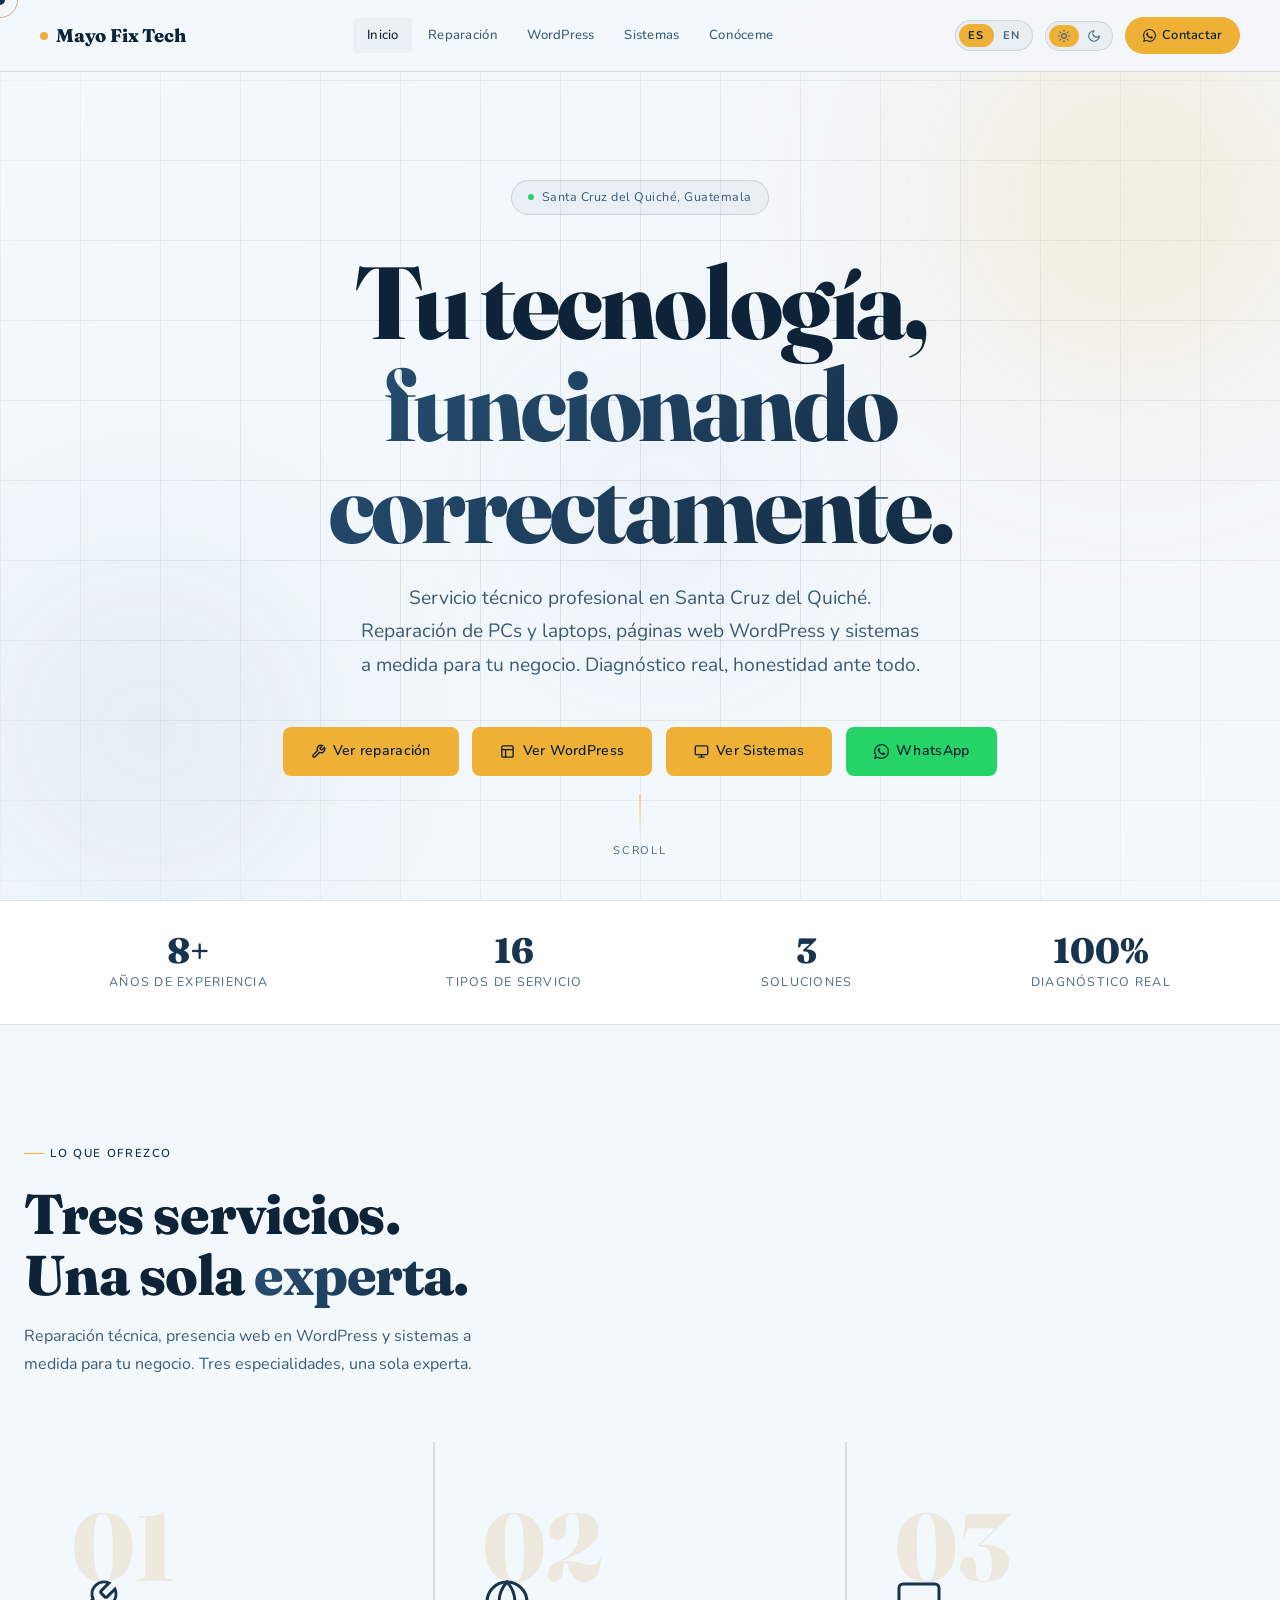
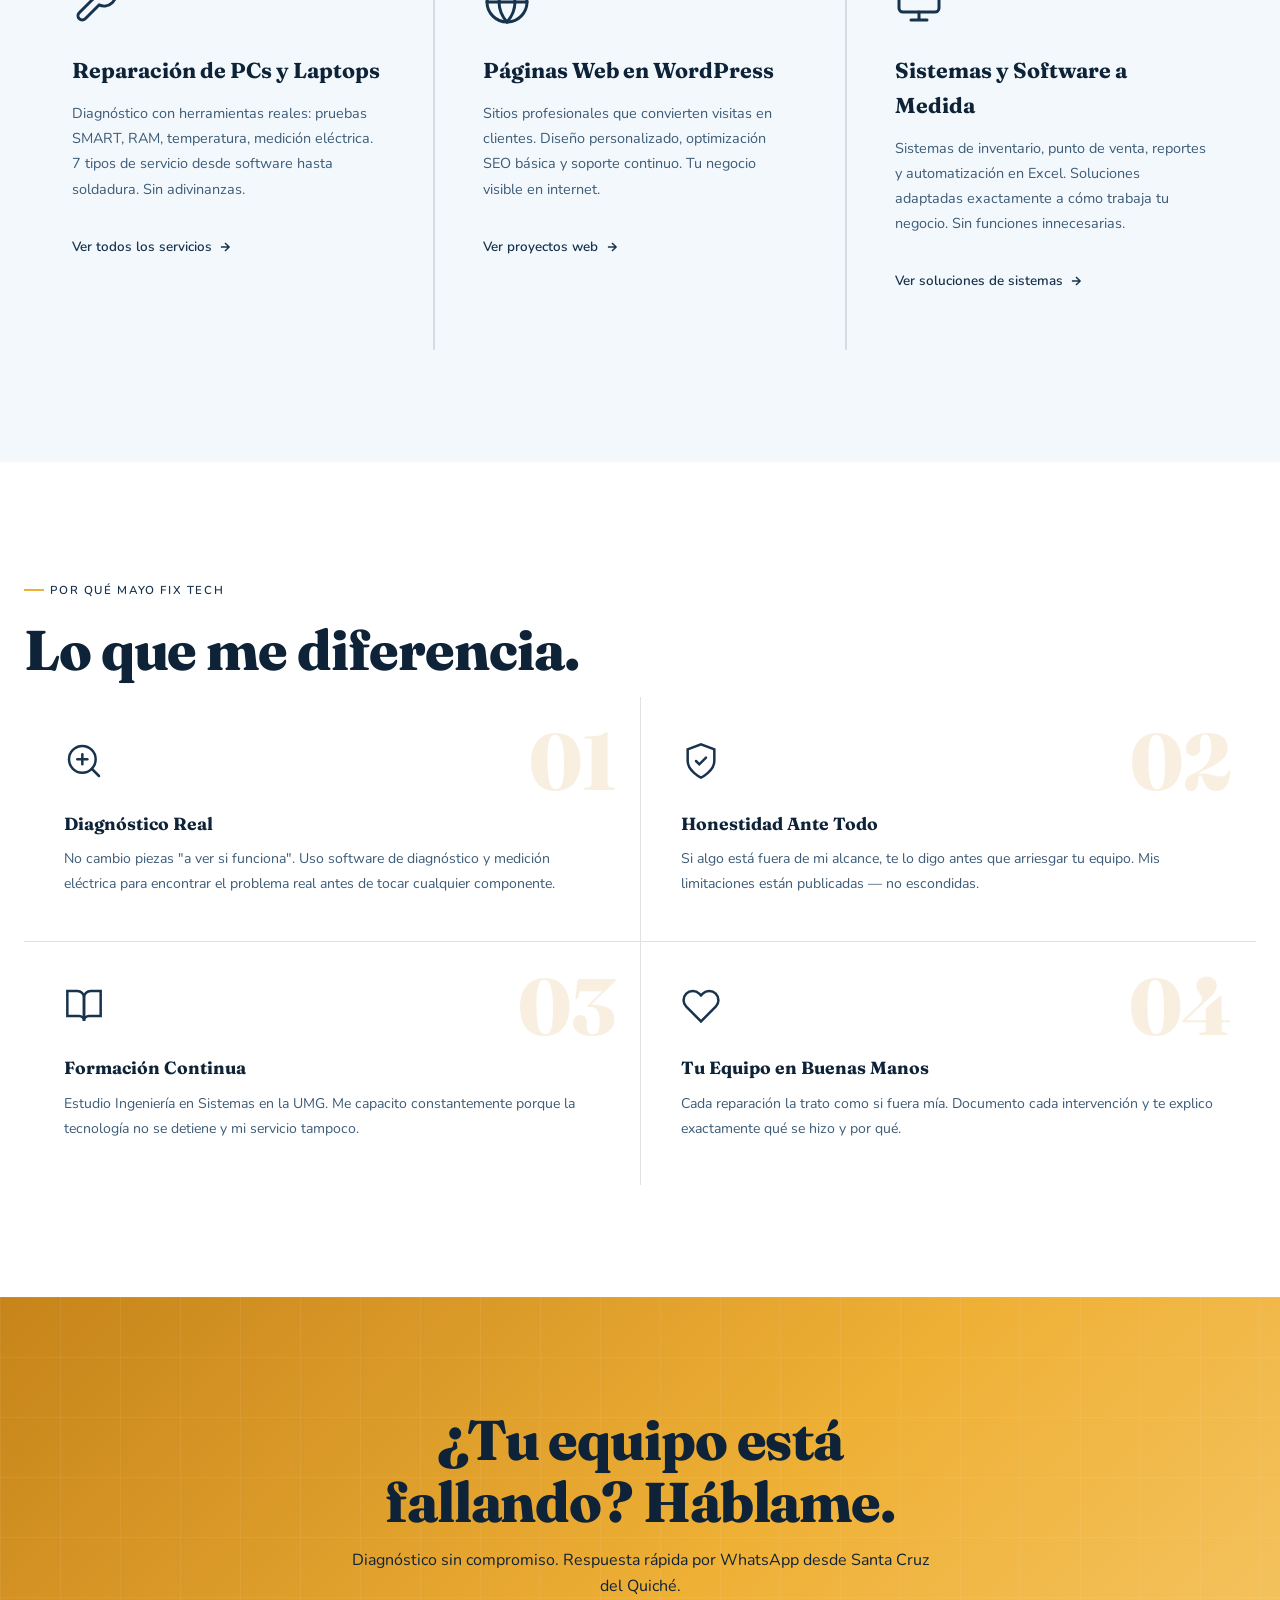
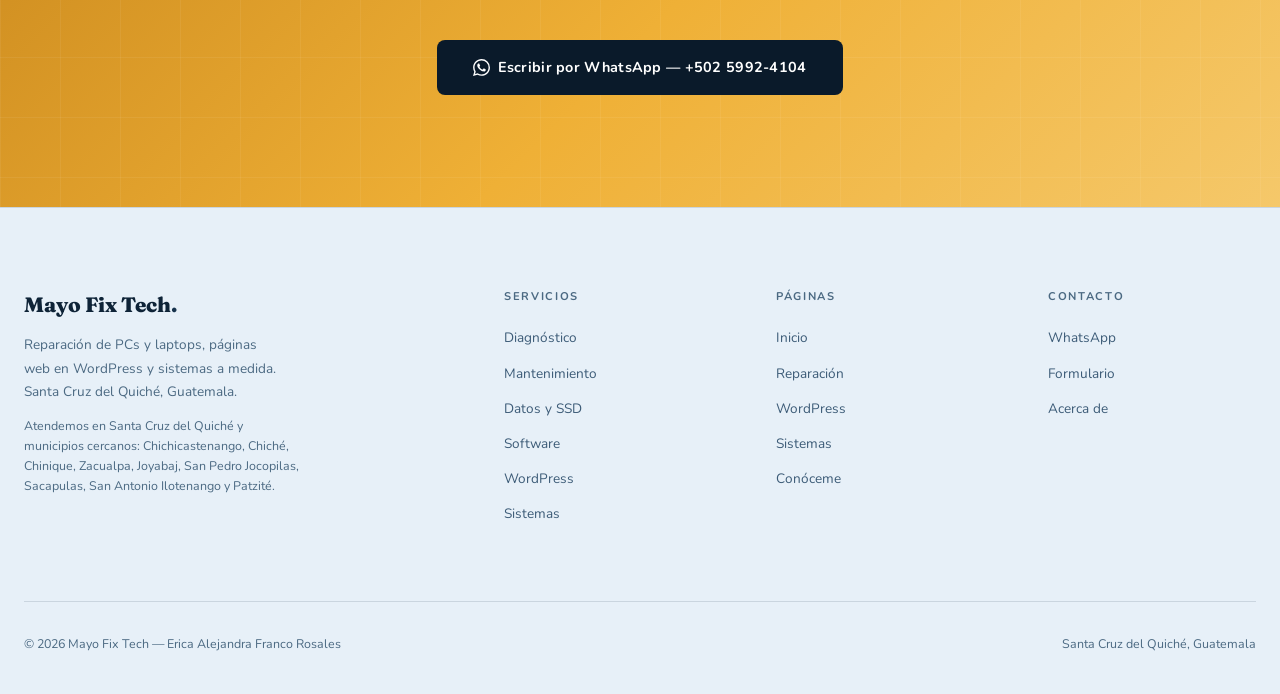
==== index.html @ 6b72b060 "Sitio web de Mayo Fix Tech Sitio estático de cinco páginas en HTML, CSS y JavaScript, sin dependenci" ====
<!DOCTYPE html>
<!-- DOCTYPE le dice al navegador que este es un documento HTML5 (la versión moderna de HTML) -->

<html lang="es">
<!-- <html> es la etiqueta raíz que envuelve TODO el contenido de la página -->
<!-- lang="es" le dice al navegador (y a Google) que el idioma es español -->

<head>
  <!-- <head> contiene información SOBRE la página, no contenido visible para el usuario -->

  <!-- Define el juego de caracteres: UTF-8 permite tildes, ñ, y cualquier idioma -->
  <meta charset="UTF-8">

  <!-- Hace que la página se vea bien en celulares:
       width=device-width → el ancho se adapta al ancho del dispositivo
       initial-scale=1.0  → sin zoom inicial -->
  <meta name="viewport" content="width=device-width, initial-scale=1.0">

  <!-- Título optimizado SEO: servicio + ubicación (máx. 60 caracteres) -->
  <title>Técnico de Computadoras en Quiché | Mayo Fix Tech</title>
  <!-- Canonical: URL canónica para evitar contenido duplicado (actualizar si el dominio cambia) -->
  <link rel="canonical" href="https://mayofixtech.com/">

  <!-- Descripción para Google: orientada a generar clic (máx. 155 caracteres) -->
  <meta name="description" content="Reparación de computadoras, páginas WordPress y sistemas a medida en Santa Cruz del Quiché. Cobertura en Chichicastenango y municipios de Quiché. Diagnóstico real.">

  <!-- Geolocalización: región GT-QC = Quiché, Guatemala -->
  <meta name="geo.region" content="GT-QC">
  <meta name="geo.placename" content="Santa Cruz del Quiché">

  <!-- Open Graph: mejora la vista previa al compartir en redes sociales -->
  <meta property="og:type" content="website">
  <meta property="og:locale" content="es_GT">
  <meta property="og:site_name" content="Mayo Fix Tech">
  <meta property="og:title" content="Técnico de Computadoras en Quiché | Mayo Fix Tech">
  <meta property="og:description" content="Reparación de computadoras, páginas WordPress y sistemas a medida en Santa Cruz del Quiché. Cobertura en Chichicastenango y municipios de Quiché.">
  <meta property="og:url" content="https://mayofixtech.com/">

  <!-- Imagen de la vista previa al compartir el enlace (WhatsApp, Facebook,
       LinkedIn, Telegram). Tiene que ser una URL absoluta: con ruta relativa
       WhatsApp no la encuentra. 1200x630 y 88 KB, por debajo del limite que
       hace que WhatsApp descarte la imagen. -->
  <meta property="og:image" content="https://mayofixtech.com/og-image.jpg">
  <meta property="og:image:width" content="1200">
  <meta property="og:image:height" content="630">
  <meta property="og:image:type" content="image/jpeg">
  <meta property="og:image:alt" content="Mayo Fix Tech — Diagnóstico y reparación de PC">

  <!-- Mismo dato para X/Twitter y para los clientes que leen estas etiquetas -->
  <meta name="twitter:card" content="summary_large_image">
  <meta name="twitter:title" content="Técnico de Computadoras en Quiché | Mayo Fix Tech">
  <meta name="twitter:description" content="Reparación de computadoras, páginas WordPress y sistemas a medida en Santa Cruz del Quiché. Cobertura en Chichicastenango y municipios de Quiché.">
  <meta name="twitter:image" content="https://mayofixtech.com/og-image.jpg">

  <!-- Preconecta con Google Fonts: primera conexión al CDN de CSS, segunda al CDN de archivos .woff2 -->
  <link rel="preconnect" href="https://fonts.googleapis.com">
  <link rel="preconnect" href="https://fonts.gstatic.com" crossorigin>

  <!-- Carga no bloqueante de Google Fonts:
       media="print" → el navegador descarga la hoja sin bloquear el renderizado
       onload="this.media='all'" → al terminar la descarga, aplica la fuente a toda la página
       <noscript> → fallback para navegadores sin JavaScript -->
  <link rel="preload" as="style" href="https://fonts.googleapis.com/css2?family=Fraunces:opsz,wght@9..144,700;9..144,800&family=Nunito:wght@400;500;600;700&display=swap">
  <link href="https://fonts.googleapis.com/css2?family=Fraunces:opsz,wght@9..144,700;9..144,800&family=Nunito:wght@400;500;600;700&display=swap" rel="stylesheet" media="print" onload="this.media='all'">
  <noscript><link rel="stylesheet" href="https://fonts.googleapis.com/css2?family=Fraunces:opsz,wght@9..144,700;9..144,800&family=Nunito:wght@400;500;600;700&display=swap"></noscript>

  <!-- Iconos del sitio. El .ico contiene 16, 32 y 48 px: el de 16 usa una
       versión de la M con el trazo más grueso, que a ese tamaño se lee
       mejor. El .svg lo prefieren los navegadores modernos y se mantiene
       nítido a cualquier tamaño. El .png es para cuando alguien guarda la
       página en la pantalla de inicio de un iPhone. -->
  <link rel="icon" href="favicon.ico" sizes="32x32">
  <link rel="icon" href="favicon.svg" type="image/svg+xml">
  <link rel="apple-touch-icon" href="apple-touch-icon.png">

  <!-- ── TEMA CLARO / OSCURO ──────────────────────────────────────
       Se aplica ANTES de que el navegador pinte nada, para que al
       recargar no se vea un destello del tema anterior. Por eso va
       aquí arriba y no en js/main.js. -->
  <meta name="color-scheme" content="dark light">
  <meta name="theme-color" content="#0E2337">
  <script>
    (function () {
      var t = null;
      try { t = localStorage.getItem('theme'); } catch (e) {}
      if (t !== 'light' && t !== 'dark') {
        t = (window.matchMedia && window.matchMedia('(prefers-color-scheme: light)').matches) ? 'light' : 'dark';
      }
      document.documentElement.setAttribute('data-theme', t);
      if (t === 'light') {
        var m = document.querySelector('meta[name="theme-color"]');
        if (m) m.setAttribute('content', '#F3F8FC');
      }
    }());
  </script>

  <link rel="stylesheet" href="css/styles.css">

  <!-- Schema.org LocalBusiness: datos estructurados para Google Maps y búsqueda local -->
  <script type="application/ld+json">
  {
    "@context": "https://schema.org",
    "@type": "LocalBusiness",
    "name": "Mayo Fix Tech",
    "description": "Reparación de computadoras, páginas WordPress y sistemas a medida en Santa Cruz del Quiché, Guatemala.",
    "telephone": "+502-5992-4104",
    "address": {
      "@type": "PostalAddress",
      "addressLocality": "Santa Cruz del Quiché",
      "addressRegion": "Quiché",
      "addressCountry": "GT"
    },
    "areaServed": [
      "Santa Cruz del Quiché",
      "Chichicastenango",
      "Chiché",
      "Chinique",
      "Zacualpa",
      "Joyabaj",
      "San Pedro Jocopilas",
      "Sacapulas",
      "San Antonio Ilotenango",
      "Patzité"
    ],
    "hasOfferCatalog": {
      "@type": "OfferCatalog",
      "name": "Servicios técnicos",
      "itemListElement": [
        {"@type": "Offer", "itemOffered": {"@type": "Service", "name": "Reparación de computadoras"}},
        {"@type": "Offer", "itemOffered": {"@type": "Service", "name": "Diseño de páginas web WordPress"}},
        {"@type": "Offer", "itemOffered": {"@type": "Service", "name": "Sistemas y software a medida"}}
      ]
    },
    "priceRange": "$$",
    "@id": "https://mayofixtech.com/#business"
  }
  </script>
</head>
<body>

  <!-- ══════════════════════════════════════════════════════════════
       CURSOR PERSONALIZADO
       Dos divs vacíos posicionados con JavaScript para seguir al mouse.
       - #cursor: el punto central
       - #cursorRing: el anillo exterior con delay
  ══════════════════════════════════════════════════════════════ -->
  <a href="#main-content" class="skip-link">Saltar al contenido</a>
  <div class="cursor" id="cursor"></div>
  <div class="cursor-ring" id="cursorRing"></div>
  <svg style="display:none" aria-hidden="true" focusable="false"><symbol id="ico-wa" viewBox="0 0 24 24"><path d="M17.472 14.382c-.297-.149-1.758-.867-2.03-.967-.273-.099-.471-.148-.67.15-.197.297-.767.966-.94 1.164-.173.199-.347.223-.644.075-.297-.15-1.255-.463-2.39-1.475-.883-.788-1.48-1.761-1.653-2.059-.173-.297-.018-.458.13-.606.134-.133.298-.347.446-.52.149-.174.198-.298.298-.497.099-.198.05-.371-.025-.52-.075-.149-.669-1.612-.916-2.207-.242-.579-.487-.5-.669-.51-.173-.008-.371-.01-.57-.01-.198 0-.52.074-.792.372-.272.297-1.04 1.016-1.04 2.479 0 1.462 1.065 2.875 1.213 3.074.149.198 2.096 3.2 5.077 4.487.709.306 1.262.489 1.694.625.712.227 1.36.195 1.871.118.571-.085 1.758-.719 2.006-1.413.248-.694.248-1.289.173-1.413-.074-.124-.272-.198-.57-.347m-5.421 7.403h-.004a9.87 9.87 0 0 1-5.031-1.378l-.361-.214-3.741.982.998-3.648-.235-.374a9.86 9.86 0 0 1-1.51-5.26c.001-5.45 4.436-9.884 9.888-9.884 2.64 0 5.122 1.03 6.988 2.898a9.825 9.825 0 0 1 2.893 6.994c-.003 5.45-4.437 9.884-9.885 9.884m8.413-18.297A11.815 11.815 0 0 0 12.05 0C5.495 0 .16 5.335.157 11.892c0 2.096.547 4.142 1.588 5.945L.057 24l6.305-1.654a11.882 11.882 0 0 0 5.683 1.448h.005c6.554 0 11.89-5.335 11.893-11.893a11.821 11.821 0 0 0-3.48-8.413Z"/></symbol><symbol id="ico-sun" viewBox="0 0 24 24" fill="none" stroke="currentColor" stroke-width="2" stroke-linecap="round" stroke-linejoin="round"><circle cx="12" cy="12" r="4"/><path d="M12 2v2m0 16v2M4.93 4.93l1.41 1.41m11.32 11.32 1.41 1.41M2 12h2m16 0h2M6.34 17.66l-1.41 1.41M19.07 4.93l-1.41 1.41"/></symbol><symbol id="ico-moon" viewBox="0 0 24 24" fill="none" stroke="currentColor" stroke-width="2" stroke-linecap="round" stroke-linejoin="round"><path d="M12 3a6 6 0 0 0 9 9 9 9 0 1 1-9-9Z"/></symbol></svg>

  <!-- ══════════════════════════════════════════════════════════════
       BARRA DE NAVEGACIÓN
       position: fixed en el CSS → siempre visible en la parte superior.
       id="navbar" por si se necesita manipular con JS.
  ══════════════════════════════════════════════════════════════ -->
  <nav id="navbar">
    <!-- Logo: enlace que vuelve a la página de inicio -->
    <a href="index.html" class="nav-logo">
      <div class="nav-logo-dot"></div>  <!-- Punto decorativo dorado -->
      Mayo Fix Tech
    </a>

    <!-- Lista de navegación principal (se oculta en móvil) -->
    <ul class="nav-links">
      <li><a href="index.html" class="active" data-i18n="nav_home">Inicio</a></li>
      <li><a href="reparacion.html" data-i18n="nav_repair">Reparación</a></li>
      <li><a href="wordpress.html">WordPress</a></li>
      <li><a href="sistemas.html" data-i18n="nav_sistemas">Sistemas</a></li>
      <li><a href="nosotros.html" data-i18n="nav_about">Conóceme</a></li>
    </ul>

    <!-- Lado derecho del nav: selector de idioma + botón CTA + hamburguesa -->
    <div class="nav-right">
      <!-- Selector de idioma ES/EN
           role="switch" y aria-label → accesibilidad para lectores de pantalla
           onclick="toggleLang()" → llama a la función JS al hacer clic -->
      <div class="lang-switch is-es" onclick="toggleLang()" role="switch" tabindex="0" aria-checked="false" aria-label="Cambiar idioma">
        <div class="lang-switch-pill"></div>  <!-- Pastilla dorada deslizante -->
        <span class="lang-switch-opt">ES</span>
        <span class="lang-switch-opt">EN</span>
      </div>
      <!-- Botón WhatsApp en forma de cápsula (se oculta en móvil) -->
      <!-- Selector de tema. Mismo patrón que el de idioma: cápsula con
           pastilla deslizante. Sol = claro, luna = oscuro. El estado
           real lo fija applyTheme() en js/main.js. -->
      <button class="theme-switch is-dark" type="button" onclick="toggleTheme()" role="switch" aria-checked="true" aria-label="Cambiar tema">
        <span class="theme-switch-pill"></span>
        <span class="theme-switch-opt"><svg aria-hidden="true" focusable="false"><use href="#ico-sun"/></svg></span>
        <span class="theme-switch-opt"><svg aria-hidden="true" focusable="false"><use href="#ico-moon"/></svg></span>
      </button>
      <a href="https://wa.me/50259924104" target="_blank" rel="noopener" class="nav-cta">
        <svg width="13" height="13" fill="currentColor" aria-hidden="true"><use href="#ico-wa"/></svg>
        <span data-i18n="nav_contact">Contactar</span>
      </a>
      <button class="hamburger" aria-label="Menú" onclick="toggleMenu()">
        <span></span><span></span><span></span>
      </button>
    </div>
  </nav>

  <!-- Menú móvil desplegable (JS agrega/quita la clase "open") -->
  <div class="mobile-menu" id="mobileMenu">
    <a href="index.html" data-i18n="nav_home">Inicio</a>
    <a href="reparacion.html" data-i18n="nav_repair">Reparación</a>
    <a href="wordpress.html">WordPress</a>
    <a href="sistemas.html" data-i18n="nav_sistemas">Sistemas</a>
    <a href="nosotros.html" data-i18n="nav_about">Conóceme</a>
    <!-- Fila del selector de idioma en el menú móvil:
         etiqueta "Idioma / Language" a la izquierda + switch a la derecha -->
    <div class="mobile-lang">
      <span>Idioma / Language</span>
      <div class="lang-switch is-es" onclick="toggleLang()" role="switch" tabindex="0" aria-checked="false" aria-label="Cambiar idioma">
        <div class="lang-switch-pill"></div>
        <span class="lang-switch-opt">ES</span>
        <span class="lang-switch-opt">EN</span>
      </div>
    </div>

    <!-- Fila del selector de tema en el menú móvil -->
    <div class="mobile-theme">
      <span>Tema / Theme</span>
      <button class="theme-switch is-dark" type="button" onclick="toggleTheme()" role="switch" aria-checked="true" aria-label="Cambiar tema">
        <span class="theme-switch-pill"></span>
        <span class="theme-switch-opt"><svg aria-hidden="true" focusable="false"><use href="#ico-sun"/></svg></span>
        <span class="theme-switch-opt"><svg aria-hidden="true" focusable="false"><use href="#ico-moon"/></svg></span>
      </button>
    </div>
  </div>

  <!-- ══════════════════════════════════════════════════════════════
       SECCIÓN HERO
       Primera pantalla que ve el usuario. Contiene:
       - Fondo con cuadrícula sutil
       - 3 orbs (círculos de luz difusa animados)
       - Contenido principal: badge, título, subtítulo y botones
       - Indicador "scroll" animado en la parte inferior
  ══════════════════════════════════════════════════════════════ -->
  <section class="hero" id="main-content">
    <!-- Cuadrícula de fondo con fade radial -->
    <div class="hero-grid-bg"></div>

    <!-- Los 3 orbs de color que flotan en el fondo -->
    <div class="hero-orb orb1"></div>  <!-- Dorado, arriba-derecha -->
    <div class="hero-orb orb2"></div>  <!-- Azul, abajo-izquierda -->
    <div class="hero-orb orb3"></div>  <!-- Azul suave, centro -->

    <!-- Contenido principal del hero -->
    <div class="hero-content">
      <!-- Badge de ubicación con punto verde pulsante -->
      <div class="hero-badge">
        <div class="hero-badge-dot"></div>
        <span data-i18n="hero_badge">Santa Cruz del Quiché, Guatemala</span>
      </div>

      <!-- Título principal en 2 líneas (cada <span> es una línea) -->
      <h1>
        <span data-i18n="hero_h1_1">Tu tecnología,</span>
        <span class="grad" data-i18n="hero_h1_2">funcionando correctamente.</span>  <!-- "funcionando correctamente." tiene el texto degradado dorado -->
      </h1>

      <!-- Texto descriptivo debajo del título -->
      <p class="hero-sub" data-i18n="hero_sub">Servicio técnico profesional en Santa Cruz del Quiché. Reparación de PCs y laptops, páginas web WordPress y sistemas a medida para tu negocio. Diagnóstico real, honestidad ante todo.</p>

      <!-- 3 botones de acción: Reparación, WordPress, WhatsApp -->
      <div class="hero-actions">
        <!-- Botón primario dorado con ícono de llave de tuerca (SVG) -->
        <a href="reparacion.html" class="btn btn-primary">
          <svg width="15" height="15" viewBox="0 0 24 24" fill="none" stroke="currentColor" stroke-width="2.2" stroke-linecap="round"><path d="M14.7 6.3a1 1 0 0 0 0 1.4l1.6 1.6a1 1 0 0 0 1.4 0l3.77-3.77a6 6 0 0 1-7.94 7.94l-6.91 6.91a2.12 2.12 0 0 1-3-3l6.91-6.91a6 6 0 0 1 7.94-7.94l-3.76 3.76z"/></svg>
          <span data-i18n="btn_repair">Ver reparación</span>
        </a>
        <!-- Botón primario dorado con ícono de cuadrícula/layout (WordPress) -->
        <a href="wordpress.html" class="btn btn-primary">
          <svg width="15" height="15" viewBox="0 0 24 24" fill="none" stroke="currentColor" stroke-width="2.2" stroke-linecap="round"><rect x="3" y="3" width="18" height="18" rx="2"/><path d="M3 9h18M9 21V9"/></svg>
          <span data-i18n="btn_wp">Ver WordPress</span>
        </a>
        <!-- Botón primario dorado con ícono de monitor (Sistemas) -->
        <a href="sistemas.html" class="btn btn-primary">
          <svg width="15" height="15" viewBox="0 0 24 24" fill="none" stroke="currentColor" stroke-width="2.2" stroke-linecap="round"><rect x="2" y="3" width="20" height="14" rx="2"/><path d="M8 21h8M12 17v4"/></svg>
          <span data-i18n="btn_sistemas">Ver Sistemas</span>
        </a>
        <!-- Botón verde WhatsApp -->
        <a href="https://wa.me/50259924104" target="_blank" rel="noopener" class="btn btn-wa">
          <svg width="15" height="15" fill="currentColor" aria-hidden="true"><use href="#ico-wa"/></svg>
          WhatsApp
        </a>
      </div>
    </div>

    <!-- Indicador visual de scroll con línea y texto "scroll" -->
    <div class="hero-scroll">
      <div class="hero-scroll-line"></div>
      scroll
    </div>
  </section>

  <!-- ══════════════════════════════════════════════════════════════
       BARRA DE ESTADÍSTICAS
       4 números destacados sobre la experiencia y servicios.
       Cada .stat tiene clase .reveal para la animación de entrada.
  ══════════════════════════════════════════════════════════════ -->
  <div class="stats-bar">
    <div class="stats-inner">
      <!-- Estadística 1: años de experiencia (sin delay) -->
      <div class="stat reveal">
        <div class="stat-num">8+</div>
        <div class="stat-label" data-i18n="stat1">Años de experiencia</div>
      </div>
      <!-- Estadística 2: tipos de servicio (0.1s de delay) -->
      <div class="stat reveal reveal-delay-1">
        <div class="stat-num">16</div>
        <div class="stat-label" data-i18n="stat2">Tipos de servicio</div>
      </div>
      <!-- Estadística 3: soluciones (0.2s de delay) -->
      <div class="stat reveal reveal-delay-2">
        <div class="stat-num">3</div>
        <div class="stat-label" data-i18n="stat3">Soluciones</div>
      </div>
      <!-- Estadística 4: diagnóstico real (0.3s de delay) -->
      <div class="stat reveal reveal-delay-3">
        <div class="stat-num">100%</div>
        <div class="stat-label" data-i18n="stat4">Diagnóstico real</div>
      </div>
    </div>
  </div>

  <!-- ══════════════════════════════════════════════════════════════
       SECCIÓN DE SERVICIOS (preview)
       Muestra los 3 servicios del negocio en un grid de 3 columnas
       (se reduce a 2 en tablets y a 1 en celulares vía @media).
  ══════════════════════════════════════════════════════════════ -->
  <section class="services-preview">
    <div class="max">  <!-- .max = contenedor centrado con ancho máximo -->
      <!-- Tag de sección con línea decorativa antes del texto -->
      <p class="section-tag reveal" data-i18n="srv_tag">Lo que ofrezco</p>

      <!-- Título con texto degradado en "experta." -->
      <h2 class="section-title reveal" data-i18n-html="srv_title">Tres servicios.<br>Una sola <span class="grad">experta.</span></h2>

      <p class="section-sub reveal" data-i18n="srv_sub">Reparación técnica, presencia web en WordPress y sistemas a medida para tu negocio. Tres especialidades, una sola experta.</p>

      <!-- Grid de 3 columnas para los servicios (Reparación / WordPress / Sistemas) -->
      <div class="service-cols reveal">

        <!-- Servicio 1: Reparación de PCs -->
        <div class="svc-col">
          <div class="svc-col-num" aria-hidden="true">01</div>  <!-- Número decorativo de fondo -->
          <!-- SVG de ícono de llave/herramienta -->
          <svg class="svc-col-icon" viewBox="0 0 24 24" fill="none" stroke="currentColor" stroke-width="1.5" stroke-linecap="round">
            <path d="M14.7 6.3a1 1 0 0 0 0 1.4l1.6 1.6a1 1 0 0 0 1.4 0l3.77-3.77a6 6 0 0 1-7.94 7.94l-6.91 6.91a2.12 2.12 0 0 1-3-3l6.91-6.91a6 6 0 0 1 7.94-7.94l-3.76 3.76z"/>
          </svg>
          <h3 data-i18n="svc1_title">Reparación de PCs y Laptops</h3>
          <p data-i18n="svc1_desc">Diagnóstico con herramientas reales: pruebas SMART, RAM, temperatura, medición eléctrica. 7 tipos de servicio desde software hasta soldadura. Sin adivinanzas.</p>
          <!-- Enlace con flecha → el gap entre texto y flecha crece al hover -->
          <a href="reparacion.html" class="svc-col-link">
            <span data-i18n="svc1_link">Ver todos los servicios</span>
            <svg width="14" height="14" viewBox="0 0 24 24" fill="none" stroke="currentColor" stroke-width="2.5"><path d="M5 12h14M12 5l7 7-7 7"/></svg>
          </a>
        </div>

        <!-- Servicio 2: WordPress -->
        <div class="svc-col">
          <div class="svc-col-num" aria-hidden="true">02</div>
          <!-- SVG de ícono de WordPress/web -->
          <svg class="svc-col-icon" viewBox="0 0 24 24" fill="none" stroke="currentColor" stroke-width="1.5" stroke-linecap="round">
            <circle cx="12" cy="12" r="10"/><path d="M2 12h20M12 2a15.3 15.3 0 0 1 4 10 15.3 15.3 0 0 1-4 10 15.3 15.3 0 0 1-4-10 15.3 15.3 0 0 1 4-10z"/>
          </svg>
          <h3 data-i18n="svc2_title">Páginas Web en WordPress</h3>
          <p data-i18n="svc2_desc">Sitios profesionales que convierten visitas en clientes. Diseño personalizado, optimización SEO básica y soporte continuo. Tu negocio visible en internet.</p>
          <a href="wordpress.html" class="svc-col-link">
            <span data-i18n="svc2_link">Ver proyectos web</span>
            <svg width="14" height="14" viewBox="0 0 24 24" fill="none" stroke="currentColor" stroke-width="2.5"><path d="M5 12h14M12 5l7 7-7 7"/></svg>
          </a>
        </div>

        <!-- Servicio 3: Sistemas -->
        <div class="svc-col">
          <div class="svc-col-num" aria-hidden="true">03</div>
          <!-- SVG de ícono de servidor/sistema -->
          <svg class="svc-col-icon" viewBox="0 0 24 24" fill="none" stroke="currentColor" stroke-width="1.5" stroke-linecap="round">
            <rect x="2" y="3" width="20" height="14" rx="2"/><path d="M8 21h8M12 17v4"/>
          </svg>
          <h3 data-i18n="svc3_title">Sistemas y Software a Medida</h3>
          <p data-i18n="svc3_desc">Sistemas de inventario, punto de venta, reportes y automatización en Excel. Soluciones adaptadas exactamente a cómo trabaja tu negocio. Sin funciones innecesarias.</p>
          <a href="sistemas.html" class="svc-col-link">
            <span data-i18n="svc3_link">Ver soluciones de sistemas</span>
            <svg width="14" height="14" viewBox="0 0 24 24" fill="none" stroke="currentColor" stroke-width="2.5"><path d="M5 12h14M12 5l7 7-7 7"/></svg>
          </a>
        </div>

      </div>
    </div>
  </section>

  <!-- ══════════════════════════════════════════════════════════════
       SECCIÓN "POR QUÉ MAYO FIX TECH"
       4 tarjetas con los diferenciadores del negocio.
       Fondo más claro (--bg2) para contrastar con la sección anterior.
  ══════════════════════════════════════════════════════════════ -->
  <section class="why">
    <div class="max">
      <p class="section-tag reveal" data-i18n="why_tag">Por qué Mayo Fix Tech</p>
      <h2 class="section-title reveal" data-i18n="why_title">Lo que me diferencia.</h2>

      <!-- Grid 2x2 para las 4 tarjetas -->
      <div class="why-grid">

        <!-- Tarjeta 1: Diagnóstico Real -->
        <div class="why-card reveal">
          <div class="why-card-num" aria-hidden="true">01</div>  <!-- Número en esquina superior derecha -->
          <!-- SVG: ícono de lupa con cruz (diagnóstico/búsqueda) -->
          <svg class="why-icon" viewBox="0 0 24 24" fill="none" stroke="currentColor" stroke-width="1.5" stroke-linecap="round"><circle cx="11" cy="11" r="8"/><path d="m21 21-4.35-4.35"/><line x1="11" y1="8" x2="11" y2="14"/><line x1="8" y1="11" x2="14" y2="11"/></svg>
          <h3 data-i18n="why1_title">Diagnóstico Real</h3>
          <p data-i18n="why1_desc">No cambio piezas "a ver si funciona". Uso software de diagnóstico y medición eléctrica para encontrar el problema real antes de tocar cualquier componente.</p>
        </div>

        <!-- Tarjeta 2: Honestidad (delay 0.1s) -->
        <div class="why-card reveal reveal-delay-1">
          <div class="why-card-num" aria-hidden="true">02</div>
          <!-- SVG: escudo con check (honestidad/confianza) -->
          <svg class="why-icon" viewBox="0 0 24 24" fill="none" stroke="currentColor" stroke-width="1.5" stroke-linecap="round"><path d="M12 22s8-4 8-10V5l-8-3-8 3v7c0 6 8 10 8 10z"/><path d="m9 12 2 2 4-4"/></svg>
          <h3 data-i18n="why2_title">Honestidad Ante Todo</h3>
          <p data-i18n="why2_desc">Si algo está fuera de mi alcance, te lo digo antes que arriesgar tu equipo. Mis limitaciones están publicadas — no escondidas.</p>
        </div>

        <!-- Tarjeta 3: Formación Continua (delay 0.2s) -->
        <div class="why-card reveal reveal-delay-2">
          <div class="why-card-num" aria-hidden="true">03</div>
          <!-- SVG: dos libros abiertos (formación/estudio) -->
          <svg class="why-icon" viewBox="0 0 24 24" fill="none" stroke="currentColor" stroke-width="1.5" stroke-linecap="round"><path d="M2 3h6a4 4 0 0 1 4 4v14a3 3 0 0 0-3-3H2z"/><path d="M22 3h-6a4 4 0 0 0-4 4v14a3 3 0 0 1 3-3h7z"/></svg>
          <h3 data-i18n="why3_title">Formación Continua</h3>
          <p data-i18n="why3_desc">Estudio Ingeniería en Sistemas en la UMG. Me capacito constantemente porque la tecnología no se detiene y mi servicio tampoco.</p>
        </div>

        <!-- Tarjeta 4: Tu equipo en buenas manos (delay 0.3s) -->
        <div class="why-card reveal reveal-delay-3">
          <div class="why-card-num" aria-hidden="true">04</div>
          <!-- SVG: corazón (cuidado/dedicación) -->
          <svg class="why-icon" viewBox="0 0 24 24" fill="none" stroke="currentColor" stroke-width="1.5" stroke-linecap="round"><path d="M20.84 4.61a5.5 5.5 0 0 0-7.78 0L12 5.67l-1.06-1.06a5.5 5.5 0 0 0-7.78 7.78l1.06 1.06L12 21.23l7.78-7.78 1.06-1.06a5.5 5.5 0 0 0 0-7.78z"/></svg>
          <h3 data-i18n="why4_title">Tu Equipo en Buenas Manos</h3>
          <p data-i18n="why4_desc">Cada reparación la trato como si fuera mía. Documento cada intervención y te explico exactamente qué se hizo y por qué.</p>
        </div>

      </div>
    </div>
  </section>

  <!-- ══════════════════════════════════════════════════════════════
       BANDA DE LLAMADA A LA ACCIÓN (CTA BAND)
       Sección llamativa con fondo dorado para invitar a contactar.
       .reveal → aparece con animación al hacer scroll.
  ══════════════════════════════════════════════════════════════ -->
  <section class="cta-band">
    <div class="cta-band-inner reveal">
      <h2 data-i18n="cta_h2">¿Tu equipo está fallando? Háblame.</h2>
      <p data-i18n="cta_p">Diagnóstico sin compromiso. Respuesta rápida por WhatsApp desde Santa Cruz del Quiché.</p>
      <!-- Botón oscuro sobre fondo dorado — buen contraste visual -->
      <a href="https://wa.me/50259924104" target="_blank" rel="noopener" class="btn btn-dark">
        <svg width="17" height="17" fill="currentColor" aria-hidden="true"><use href="#ico-wa"/></svg>
        <span data-i18n="cta_btn">Escribir por WhatsApp — +502 5992-4104</span>
      </a>
    </div>
  </section>

  <!-- ══════════════════════════════════════════════════════════════
       PIE DE PÁGINA (FOOTER)
       Dividido en 2 partes:
       - .footer-top: grid con la marca + 3 columnas de enlaces
       - .footer-bottom: copyright + ubicación
  ══════════════════════════════════════════════════════════════ -->
  <footer>
    <!-- Parte superior: información y enlaces -->
    <div class="footer-top">
      <!-- Columna de marca (más ancha: 2fr en el grid) -->
      <div class="footer-brand">
        <!-- El punto al final del nombre tiene color dorado via style inline -->
        <div class="brand-name">Mayo Fix Tech<span>.</span></div>
        <p data-i18n="footer_brand_p">Reparación de PCs y laptops, páginas web en WordPress y sistemas a medida. Santa Cruz del Quiché, Guatemala.</p>
        <p class="footer-coverage" data-i18n="footer_coverage">Atendemos en Santa Cruz del Quiché y municipios cercanos: Chichicastenango, Chiché, Chinique, Zacualpa, Joyabaj, San Pedro Jocopilas, Sacapulas, San Antonio Ilotenango y Patzité.</p>
      </div>

      <!-- Columna de servicios -->
      <div class="footer-col">
        <h4 data-i18n="footer_h_services">Servicios</h4>
        <ul>
          <li><a href="reparacion.html" data-i18n="footer_link_diag">Diagnóstico</a></li>
          <li><a href="reparacion.html" data-i18n="footer_link_maint">Mantenimiento</a></li>
          <li><a href="reparacion.html" data-i18n="footer_link_data">Datos y SSD</a></li>
          <li><a href="reparacion.html" data-i18n="footer_link_soft">Software</a></li>
          <li><a href="wordpress.html">WordPress</a></li>
          <li><a href="sistemas.html" data-i18n="nav_sistemas">Sistemas</a></li>
        </ul>
      </div>

      <!-- Columna de páginas del sitio -->
      <div class="footer-col">
        <h4 data-i18n="footer_h_pages">Páginas</h4>
        <ul>
          <li><a href="index.html" data-i18n="nav_home">Inicio</a></li>
          <li><a href="reparacion.html" data-i18n="nav_repair">Reparación</a></li>
          <li><a href="wordpress.html">WordPress</a></li>
          <li><a href="sistemas.html" data-i18n="nav_sistemas">Sistemas</a></li>
          <li><a href="nosotros.html" data-i18n="nav_about">Conóceme</a></li>
        </ul>
      </div>

      <!-- Columna de contacto -->
      <div class="footer-col">
        <h4 data-i18n="footer_h_contact">Contacto</h4>
        <ul>
          <li><a href="https://wa.me/50259924104" target="_blank" rel="noopener">WhatsApp</a></li>
          <li><a href="nosotros.html#contacto" data-i18n="footer_form">Formulario</a></li>  <!-- #contacto = ancla a esa sección -->
          <li><a href="nosotros.html" data-i18n="footer_link_about">Acerca de</a></li>
        </ul>
      </div>
    </div>

    <!-- Parte inferior: copyright y ubicación -->
    <div class="footer-bottom">
      <span data-i18n="footer_copy">© 2026 Mayo Fix Tech — Erica Alejandra Franco Rosales</span>
      <span data-i18n="footer_loc">Santa Cruz del Quiché, Guatemala</span>
    </div>
  </footer>

  <!-- ══════════════════════════════════════════════════════════════
       JAVASCRIPT
       Todo el JS está al final del <body> (antes de </body>) para que
       el HTML ya esté cargado cuando el JS intente manipularlo.
  ══════════════════════════════════════════════════════════════ -->
  <script>
    const translations = {
      es: {
        page_title:        'Técnico de Computadoras en Quiché | Mayo Fix Tech',
        hero_badge:        'Santa Cruz del Quiché, Guatemala',
        hero_h1_1:         'Tu tecnología,',
        hero_h1_2:         'funcionando correctamente.',
        hero_sub:          'Servicio técnico profesional en Santa Cruz del Quiché. Reparación de PCs y laptops, páginas web WordPress y sistemas a medida para tu negocio. Diagnóstico real, honestidad ante todo.',
        btn_repair:        'Ver reparación',
        btn_wp:            'Ver WordPress',
        btn_sistemas:      'Ver Sistemas',
        stat1:             'Años de experiencia',
        stat2:             'Tipos de servicio',
        stat3:             'Soluciones',
        stat4:             'Diagnóstico real',
        srv_tag:           'Lo que ofrezco',
        srv_title:         'Tres servicios.<br>Una sola <span class="grad">experta.</span>',
        srv_sub:           'Reparación técnica, presencia web en WordPress y sistemas a medida para tu negocio. Tres especialidades, una sola experta.',
        svc1_title:        'Reparación de PCs y Laptops',
        svc1_desc:         'Diagnóstico con herramientas reales: pruebas SMART, RAM, temperatura, medición eléctrica. 7 tipos de servicio desde software hasta soldadura. Sin adivinanzas.',
        svc1_link:         'Ver todos los servicios',
        svc2_title:        'Páginas Web en WordPress',
        svc2_desc:         'Sitios profesionales que convierten visitas en clientes. Diseño personalizado, optimización SEO básica y soporte continuo. Tu negocio visible en internet.',
        svc2_link:         'Ver proyectos web',
        svc3_title:        'Sistemas y Software a Medida',
        svc3_desc:         'Sistemas de inventario, punto de venta, reportes y automatización en Excel. Soluciones adaptadas exactamente a cómo trabaja tu negocio. Sin funciones innecesarias.',
        svc3_link:         'Ver soluciones de sistemas',
        why_tag:           'Por qué Mayo Fix Tech',
        why_title:         'Lo que me diferencia.',
        why1_title:        'Diagnóstico Real',
        why1_desc:         'No cambio piezas "a ver si funciona". Uso software de diagnóstico y medición eléctrica para encontrar el problema real antes de tocar cualquier componente.',
        why2_title:        'Honestidad Ante Todo',
        why2_desc:         'Si algo está fuera de mi alcance, te lo digo antes que arriesgar tu equipo. Mis limitaciones están publicadas — no escondidas.',
        why3_title:        'Formación Continua',
        why3_desc:         'Estudio Ingeniería en Sistemas en la UMG. Me capacito constantemente porque la tecnología no se detiene y mi servicio tampoco.',
        why4_title:        'Tu Equipo en Buenas Manos',
        why4_desc:         'Cada reparación la trato como si fuera mía. Documento cada intervención y te explico exactamente qué se hizo y por qué.',
        cta_h2:            '¿Tu equipo está fallando? Háblame.',
        cta_p:             'Diagnóstico sin compromiso. Respuesta rápida por WhatsApp desde Santa Cruz del Quiché.',
        cta_btn:           'Escribir por WhatsApp — +502 5992-4104',
        footer_brand_p:    'Reparación de PCs y laptops, páginas web en WordPress y sistemas a medida. Santa Cruz del Quiché, Guatemala.',
        footer_h_services: 'Servicios',
        footer_link_diag:  'Diagnóstico',
        footer_link_maint: 'Mantenimiento',
        footer_link_data:  'Datos y SSD',
        footer_link_soft:  'Software',
        footer_h_pages:    'Páginas',
        footer_h_contact:  'Contacto',
        footer_form:       'Formulario',
        footer_link_about: 'Acerca de',
        footer_loc:        'Santa Cruz del Quiché, Guatemala',
        nav_home:          'Inicio',
        nav_repair:        'Reparación',
        nav_sistemas:      'Sistemas',
        nav_about:         'Conóceme',
        nav_contact:       'Contactar',
        footer_copy:       '© 2026 Mayo Fix Tech — Erica Alejandra Franco Rosales',
        footer_coverage:   'Atendemos en Santa Cruz del Quiché y municipios cercanos: Chichicastenango, Chiché, Chinique, Zacualpa, Joyabaj, San Pedro Jocopilas, Sacapulas, San Antonio Ilotenango y Patzité.'
      },
      en: {
        page_title:        'Mayo Fix Tech — PC Repair & WordPress Design',
        hero_badge:        'Santa Cruz del Quiché, Guatemala',
        hero_h1_1:         'Your technology,',
        hero_h1_2:         'working correctly.',
        hero_sub:          'Professional PC and laptop repair. WordPress websites that grow businesses. Custom systems and software for your business. Real diagnostics, honesty above all.',
        btn_repair:        'See repair services',
        btn_wp:            'See WordPress',
        btn_sistemas:      'See Systems',
        stat1:             'Years of experience',
        stat2:             'Service types',
        stat3:             'Solutions',
        stat4:             'Real diagnostics',
        srv_tag:           'What I offer',
        srv_title:         'Three services.<br>One <span class="grad">expert.</span>',
        srv_sub:           'Technical repair, WordPress web presence, and custom systems for your business. Three specialties, one expert.',
        svc1_title:        'PC & Laptop Repair',
        svc1_desc:         'Real-tool diagnostics: SMART tests, RAM, temperature, electrical measurement. 7 service types from software to soldering. No guesswork.',
        svc1_link:         'See all services',
        svc2_title:        'WordPress Websites',
        svc2_desc:         'Professional sites that convert visitors into customers. Custom design, basic SEO optimization, and ongoing support. Your business visible online.',
        svc2_link:         'See web projects',
        svc3_title:        'Custom Systems & Software',
        svc3_desc:         'Inventory systems, point of sale, reports, and Excel automation. Solutions adapted exactly to how your business works. No unnecessary features.',
        svc3_link:         'See systems solutions',
        why_tag:           'Why Mayo Fix Tech',
        why_title:         'What sets me apart.',
        why1_title:        'Real Diagnostics',
        why1_desc:         "I don't swap parts hoping for the best. I use diagnostic software and electrical measurement to find the real problem before touching any component.",
        why2_title:        'Honesty Above All',
        why2_desc:         'If something is beyond my expertise, I tell you before risking your equipment. My limitations are published — not hidden.',
        why3_title:        'Continuous Learning',
        why3_desc:         'I study Systems Engineering at UMG. I continuously train myself because technology never stops and neither does my service.',
        why4_title:        'Your Equipment in Good Hands',
        why4_desc:         'I treat every repair as if it were my own. I document every intervention and explain exactly what was done and why.',
        cta_h2:            "Is your equipment failing? Message me.",
        cta_p:             'Diagnostics with no commitment. Fast response on WhatsApp from Santa Cruz del Quiché.',
        cta_btn:           'Message on WhatsApp — +502 5992-4104',
        footer_brand_p:    'PC & laptop repair, WordPress websites, and custom software systems. Santa Cruz del Quiché, Guatemala.',
        footer_h_services: 'Services',
        footer_link_diag:  'Diagnosis',
        footer_link_maint: 'Maintenance',
        footer_link_data:  'Data & SSD',
        footer_link_soft:  'Software',
        footer_h_pages:    'Pages',
        footer_h_contact:  'Contact',
        footer_form:       'Contact form',
        footer_link_about: 'About',
        footer_loc:        'Santa Cruz del Quiché, Guatemala',
        nav_home:          'Home',
        nav_repair:        'Repair',
        nav_sistemas:      'Systems',
        nav_about:         'Meet Me',
        nav_contact:       'Contact',
        footer_copy:       '© 2026 Mayo Fix Tech — Erica Alejandra Franco Rosales',
        footer_coverage:   'We serve Santa Cruz del Quiché and nearby municipalities: Chichicastenango, Chiché, Chinique, Zacualpa, Joyabaj, San Pedro Jocopilas, Sacapulas, San Antonio Ilotenango and Patzité.'
      }
    };

  </script>
  <script src="js/main.js"></script>
</body>
</html>
---- css/styles.css ----
/* ═══════════════════════════════════════════════════════════════════
   MAYO FIX TECH — Unified Stylesheet
   Extracted from: index.html, nosotros.html, reparacion.html,
                   sistemas.html, wordpress.html
═══════════════════════════════════════════════════════════════════ */

/* ─────────────────────────────────────────────────────────────
   RESET GLOBAL
───────────────────────────────────────────────────────────── */
*, *::before, *::after { box-sizing: border-box; margin: 0; padding: 0; }

/* ─────────────────────────────────────────────────────────────
   VARIABLES CSS (Custom Properties)
───────────────────────────────────────────────────────────── */
:root {
  /* ── Escala azul (color de marca) ───────────────────────────
     De la más profunda a la más pálida. Los tokens semánticos de
     más abajo apuntan aquí; no uses estos valores directamente. */
  --blue-950: #0A1A2A;
  --blue-900: #0E2337;
  --blue-800: #17334D;
  --blue-700: #1F4160;
  --blue-600: #2A5478;
  --blue-500: #3C6B94;
  --blue-400: #5E86AC;
  --blue-300: #8AA6BF;
  --blue-200: #AFC7DA;
  --blue-100: #D3E1EE;
  --blue-50:  #E7F0F8;
  --blue-25:  #F3F8FC;

  /* ── Escala dorada (color de marca) ─────────────────────────
     --gold-500 es el dorado original de Mayo Fix Tech. Los tonos
     700-800 existen porque el dorado puro no tiene contraste
     suficiente como texto sobre fondo claro (1.92:1). */
  --gold-800: #6E4808;
  --gold-700: #8A5A0C;
  --gold-600: #C6841A;
  --gold-500: #EFB036;
  --gold-400: #F5C86A;
  --gold-300: #FFE9A3;
  --gold-200: #FBE6B8;
  --gold-100: #FDF3DC;

  /* ── Fijos en ambos temas ───────────────────────────────────  */
  --accent:  var(--gold-500);   /* dorado de marca: fondos y decoración */
  --accent2: var(--gold-400);
  --on-accent: var(--blue-900); /* texto sobre dorado — 8.32:1        */
  --wa:      #25D366;           /* verde WhatsApp                      */
  --on-wa:   var(--blue-900);   /* texto sobre el verde — 8.06:1       */
  --danger:  #EF4444;

  /* ── Tipografía ─────────────────────────────────────────────  */
  --font-display: 'Fraunces', Georgia, serif;
  --font-body:    'Nunito', system-ui, -apple-system, sans-serif;

  /* ── Radios ─────────────────────────────────────────────────  */
  --r:      6px;
  --r-sm:   8px;
  --r-md:   12px;
  --r-lg:   18px;
  --r-full: 999px;

  /* ── Curvas de animación ────────────────────────────────────  */
  --ease-fast: 0.18s cubic-bezier(0.4, 0, 0.2, 1);
  --ease-base: 0.28s cubic-bezier(0.4, 0, 0.2, 1);
  --ease-slow: 0.45s cubic-bezier(0.4, 0, 0.2, 1);

  /* ── Layout ─────────────────────────────────────────────────  */
  --max:   1240px;
  --nav-h: 72px;
}

/* ═══════════════════════════════════════════════════════════════
   TEMA OSCURO (el predeterminado)
   Sigue la regla de usar variantes tonales más profundas en vez de
   invertir colores: tres niveles de superficie dan profundidad.
═══════════════════════════════════════════════════════════════ */
:root,
:root[data-theme="dark"] {
  color-scheme: dark;

  --bg:  var(--blue-900);   /* fondo base            */
  --bg2: var(--blue-800);   /* superficie elevada    */
  --bg3: var(--blue-700);   /* superficie hover      */
  --bg-nav:    rgba(14, 35, 55, 0.88);
  --bg-nav-solid: rgba(14, 35, 55, 0.98);
  --bg-footer: var(--blue-950);

  --text:  #F2F6FA;              /* 14.71:1 sobre --bg  */
  --text2: var(--blue-200);      /*  7.42:1 sobre --bg2 */
  --text3: #9AB4CA;              /*  4.92:1 incluso sobre --bg3 */
  --accent-ink: var(--gold-500); /*  8.32:1 sobre --bg  */
  --wa-ink: #4ADE80;             /*  7.45:1 sobre --bg2 */

  --glass:        rgba(255, 255, 255, 0.05);
  --glass-strong: rgba(255, 255, 255, 0.08);
  --border:       rgba(255, 255, 255, 0.12);
  --border-hover: rgba(255, 255, 255, 0.22);
  --border-input: var(--blue-400);  /* 3.45:1 — es el único indicio del campo */

  --shadow-sm: 0 2px 8px   rgba(0, 0, 0, 0.30);
  --shadow-md: 0 8px 24px  rgba(0, 0, 0, 0.38);
  --shadow-lg: 0 18px 48px rgba(0, 0, 0, 0.46);
  --shadow-accent: 0 12px 32px rgba(239, 176, 54, 0.30);

  --orb-gold:  rgba(239, 176, 54, 0.22);
  --orb-blue:  rgba(76, 123, 139, 0.20);
  --orb-blue2: rgba(59, 103, 144, 0.18);
  --orb-opacity: 0.6;
  --grid-line: rgba(255, 255, 255, 0.12);
  --num-ghost: rgba(239, 176, 54, 0.08);  /* números decorativos gigantes */
  --tint-soft: rgba(239, 176, 54, 0.12);
  --tint-line: rgba(239, 176, 54, 0.30);
}

/* ═══════════════════════════════════════════════════════════════
   TEMA CLARO
   No es el oscuro invertido: el fondo es un azul muy pálido (no
   blanco puro) para que el papel siga sintiéndose de la marca, y
   las tarjetas suben a blanco para crear la jerarquía.
═══════════════════════════════════════════════════════════════ */
:root[data-theme="light"] {
  color-scheme: light;

  --bg:  var(--blue-25);   /* papel azulado         */
  --bg2: #FFFFFF;          /* tarjeta elevada       */
  --bg3: var(--blue-50);   /* superficie hover      */
  --bg-nav:    rgba(243, 248, 252, 0.88);
  --bg-nav-solid: rgba(243, 248, 252, 0.98);
  --bg-footer: var(--blue-50);

  --text:  var(--blue-900);      /* 14.95:1 sobre --bg  */
  --text2: #3C5B77;              /*  7.11:1 sobre --bg2 */
  --text3: #4B6982;              /*  5.00:1 sobre --bg3 */
  /* En tema claro el dorado NO se usa como texto: ni oscurecido llega a
     leerse bien y vira a mostaza. El acento textual es el azul de marca
     (13:1) y el dorado se reserva para fondos, rayitas, botones y la
     banda CTA, donde sí rinde. */
  --accent-ink: var(--blue-800);  /* 12.99:1 sobre --bg2 */
  --wa-ink: #0F7A6C;             /*  5.22:1 sobre --bg2 */

  --glass:        rgba(14, 35, 55, 0.04);
  --glass-strong: rgba(14, 35, 55, 0.07);
  --border:       rgba(14, 35, 55, 0.13);
  --border-hover: rgba(14, 35, 55, 0.26);
  --border-input: var(--blue-400);  /* 3.83:1 sobre blanco */

  --shadow-sm: 0 2px 8px   rgba(23, 51, 77, 0.07);
  --shadow-md: 0 8px 24px  rgba(23, 51, 77, 0.10);
  --shadow-lg: 0 18px 48px rgba(23, 51, 77, 0.14);
  --shadow-accent: 0 12px 32px rgba(198, 132, 26, 0.28);

  --orb-gold:  rgba(239, 176, 54, 0.30);
  --orb-blue:  rgba(60, 107, 148, 0.18);
  --orb-blue2: rgba(90, 134, 172, 0.20);
  --orb-opacity: 0.75;
  --grid-line: rgba(14, 35, 55, 0.09);
  --num-ghost: rgba(198, 132, 26, 0.13);
  --tint-soft: rgba(239, 176, 54, 0.18);
  --tint-line: rgba(198, 132, 26, 0.38);
}

/* El cambio de tema se anima, salvo si se pidió menos movimiento. */
@media (prefers-reduced-motion: no-preference) {
  body, nav, footer, .mobile-menu,
  .svc-col, .why-card, .trust-card, .srv-card, .inc-item, .plan-card, .svc-item {
    transition: background-color var(--ease-base), border-color var(--ease-base), color var(--ease-base);
  }
}

html { scroll-behavior: smooth; }

/* ─────────────────────────────────────────────────────────────
   BODY
───────────────────────────────────────────────────────────── */
body {
  font-family: 'Nunito', sans-serif;
  background: var(--bg);
  color: var(--text);
  overflow-x: hidden;
  line-height: 1.6;
  /* cursor: none se aplica desde JS después de confirmar que el cursor personalizado existe */
}

/* ─────────────────────────────────────────────────────────────
   SKIP TO CONTENT (accesibilidad teclado)
───────────────────────────────────────────────────────────── */
.skip-link {
  position: absolute; top: -100%; left: 1rem;
  background: var(--accent); color: var(--on-accent);
  padding: 0.5rem 1rem; border-radius: 0 0 6px 6px;
  font-size: 0.85rem; font-weight: 600; text-decoration: none;
  z-index: 99999; transition: top 0.2s;
}
.skip-link:focus { top: 0; }

/* ─────────────────────────────────────────────────────────────
   CURSOR PERSONALIZADO
───────────────────────────────────────────────────────────── */
.cursor {
  position: fixed; z-index: 99999; pointer-events: none;
  width: 10px; height: 10px;
  background: var(--accent);
  border-radius: 50%;
  transform: translate(-50%, -50%);
  transition: width 0.2s, height 0.2s, background 0.2s;
}
.cursor-ring {
  position: fixed; z-index: 99998; pointer-events: none;
  width: 36px; height: 36px;
  border: 1.5px solid rgba(239,176,54,0.5);
  border-radius: 50%;
  transform: translate(-50%, -50%);
  transition: all 0.12s ease;
}
body:has(a:hover) .cursor { width: 14px; height: 14px; background: var(--accent2); }
body:has(a:hover) .cursor-ring { width: 48px; height: 48px; border-color: var(--accent-ink); }
@media (pointer: coarse) { .cursor, .cursor-ring { display: none; } body { cursor: auto; } }

/* ─────────────────────────────────────────────────────────────
   BARRA DE NAVEGACIÓN
───────────────────────────────────────────────────────────── */
nav {
  position: fixed; top: 0; left: 0; right: 0; z-index: 1000;
  height: var(--nav-h);
  display: flex; align-items: center; justify-content: space-between;
  padding: 0 2.5rem;
  background: var(--bg-nav);
  backdrop-filter: blur(24px) saturate(1.5);
  border-bottom: 1px solid var(--border);
  transition: background 0.3s;
}
.nav-logo {
  font-family: 'Fraunces', serif; font-weight: 800;
  font-size: 1.15rem; letter-spacing: -0.01em;
  color: var(--text); text-decoration: none;
  display: flex; align-items: center; gap: 0.5rem;
}
.nav-logo-dot { width: 8px; height: 8px; background: var(--accent); border-radius: 50%; flex-shrink: 0; }
.nav-links { display: flex; gap: 0.15rem; list-style: none; }
.nav-links a {
  display: block; padding: 0.45rem 0.85rem;
  font-size: 0.82rem; font-weight: 500; letter-spacing: 0.02em;
  color: var(--text2); text-decoration: none; border-radius: 4px;
  transition: color 0.2s, background 0.2s;
}
.nav-links a:hover, .nav-links a.active { color: var(--text); background: var(--glass); }
.nav-cta {
  display: inline-flex; align-items: center; gap: 0.4rem;
  padding: 0.5rem 1.1rem;
  background: var(--accent); color: var(--on-accent); font-size: 0.8rem; font-weight: 600;
  letter-spacing: 0.02em; text-decoration: none; border-radius: 20px;
  transition: background 0.2s, transform 0.2s;
}
.nav-cta:hover { background: var(--accent2); transform: translateY(-1px); }
.hamburger { display: none; flex-direction: column; gap: 5px; background: none; border: none; cursor: pointer; padding: 4px; }
.hamburger span { display: block; width: 22px; height: 1.5px; background: var(--text); transition: 0.3s; }
.mobile-menu {
  display: none; position: fixed; top: var(--nav-h); left: 0; right: 0;
  background: var(--bg-nav-solid); backdrop-filter: blur(24px);
  border-bottom: 1px solid var(--border); padding: 1rem 2rem 1.5rem; z-index: 999;
}
.mobile-menu.open { display: block; }
.mobile-menu a {
  display: block; padding: 0.9rem 0;
  font-size: 0.95rem; font-weight: 500; color: var(--text2);
  text-decoration: none; border-bottom: 1px solid var(--border);
}
.mobile-menu a:last-child { border-bottom: none; }
.mobile-menu a:hover { color: var(--text); }
@media (max-width: 768px) {
  .nav-links, .nav-cta { display: none; }
  .hamburger { display: flex; }
  nav { padding: 0 1.25rem; }
}

/* ─────────────────────────────────────────────────────────────
   SELECTOR DE IDIOMA (ES / EN)
───────────────────────────────────────────────────────────── */
.nav-right { display: flex; align-items: center; gap: 0.75rem; }

.lang-switch {
  display: inline-flex; align-items: center;
  background: var(--glass); border: 1px solid var(--border);
  border-radius: 20px; padding: 3px; position: relative;
  cursor: pointer; font-family: 'Nunito', sans-serif;
  overflow: hidden; user-select: none;
}
.lang-switch:hover { border-color: var(--accent-ink); }
.lang-switch-pill {
  position: absolute; top: 3px; bottom: 3px; left: 3px;
  width: calc(50% - 3px);
  background: var(--accent); border-radius: 14px;
  transition: transform 0.25s cubic-bezier(0.4, 0, 0.2, 1);
  pointer-events: none;
}
.lang-switch.is-en .lang-switch-pill { transform: translateX(100%); }
.lang-switch-opt {
  padding: 0.18rem 0.6rem; min-width: 28px; text-align: center;
  font-size: 0.7rem; font-weight: 700; letter-spacing: 0.07em;
  text-transform: uppercase; color: var(--text3);
  transition: color 0.2s; position: relative; z-index: 1;
}
.lang-switch.is-es .lang-switch-opt:first-of-type,
.lang-switch.is-en .lang-switch-opt:last-of-type { color: var(--on-accent); }

.mobile-lang {
  display: flex; align-items: center; justify-content: space-between;
  padding: 0.9rem 0; border-bottom: 1px solid var(--border);
}
.mobile-lang > span { font-size: 0.85rem; color: var(--text3); }

/* ─────────────────────────────────────────────────────────────
   BOTONES REUTILIZABLES
───────────────────────────────────────────────────────────── */
.btn {
  display: inline-flex; align-items: center; gap: 0.45rem;
  padding: 0.85rem 1.75rem; border: none; border-radius: 8px;
  font-family: 'Nunito', sans-serif; font-size: 0.88rem; font-weight: 600;
  letter-spacing: 0.02em; cursor: pointer; text-decoration: none;
  transition: all 0.25s; white-space: nowrap;
}
.btn-primary { background: var(--accent); color: var(--on-accent); }
.btn-primary:hover { background: var(--accent2); transform: translateY(-2px); box-shadow: 0 12px 32px var(--tint-line); }
.btn-ghost { background: var(--glass); color: var(--text); border: 1px solid var(--border); }
.btn-ghost:hover { background: var(--glass-strong); border-color: var(--border-hover); transform: translateY(-2px); }
.btn-wa { background: var(--wa); color: var(--on-wa); border-radius: var(--r-sm); }
.btn-wa:hover { background: #20c45a; transform: translateY(-2px); box-shadow: var(--shadow-md); }
.btn-dark { background: var(--blue-950); color: #FFFFFF; border-radius: 8px; padding: 1rem 2.25rem; font-size: 0.9rem; font-weight: 700; }
.btn-dark:hover { background: var(--blue-900); transform: translateY(-2px); }

/* ─────────────────────────────────────────────────────────────
   TEXTO CON DEGRADADO (.grad)
───────────────────────────────────────────────────────────── */
.grad {
  background: linear-gradient(135deg, #EFB036 0%, #F5C86A 50%, #FFE9A3 100%);
  -webkit-background-clip: text; -webkit-text-fill-color: transparent;
  background-clip: text;
}

/* ─────────────────────────────────────────────────────────────
   ANIMACIÓN DE APARICIÓN AL SCROLL (.reveal)
───────────────────────────────────────────────────────────── */
.reveal { opacity: 0; transform: translateY(32px); transition: opacity 0.75s ease, transform 0.75s ease; }
.reveal.visible { opacity: 1; transform: translateY(0); }
.reveal-delay-1 { transition-delay: 0.1s; }
.reveal-delay-2 { transition-delay: 0.2s; }
.reveal-delay-3 { transition-delay: 0.3s; }
.reveal-delay-4 { transition-delay: 0.4s; }
/* Aliases used in nosotros.html and wordpress.html */
.rd1 { transition-delay: 0.1s; }
.rd2 { transition-delay: 0.2s; }
.rd3 { transition-delay: 0.3s; }

/* ─────────────────────────────────────────────────────────────
   CABECERA DE PÁGINA (.page-header) — páginas interiores
───────────────────────────────────────────────────────────── */
.page-header {
  padding-top: calc(var(--nav-h) + 5rem);
  padding-bottom: 5rem;
  padding-left: 1.5rem; padding-right: 1.5rem;
  background: var(--bg2);
  border-bottom: 1px solid var(--border);
  position: relative; overflow: hidden;
}
.page-header-orb {
  position: absolute; width: 500px; height: 500px;
  background: radial-gradient(circle, var(--tint-soft) 0%, transparent 70%);
  border-radius: 50%; filter: blur(80px);
  top: -100px; right: -100px; pointer-events: none;
}
.page-header-inner { max-width: var(--max); margin: 0 auto; position: relative; z-index: 1; }
.page-tag {
  display: inline-flex; align-items: center; gap: 0.4rem;
  font-size: 0.72rem; font-weight: 600; letter-spacing: 0.14em;
  text-transform: uppercase; color: var(--accent-ink); margin-bottom: 1.25rem;
}
.page-tag::before { content: ''; display: block; width: 20px; height: 1.5px; background: var(--accent); }
.page-header h1 {
  font-family: 'Fraunces', serif; font-weight: 800;
  font-size: clamp(2.5rem, 6vw, 5rem);
  letter-spacing: -0.03em; line-height: 1.05; margin-bottom: 1.25rem;
}
.page-header p { font-size: 1rem; color: var(--text2); max-width: 520px; line-height: 1.75; }

/* ─────────────────────────────────────────────────────────────
   UTILIDADES GENERALES
───────────────────────────────────────────────────────────── */
.max { max-width: var(--max); margin: 0 auto; }

.section-tag, .sec-tag {
  display: inline-flex; align-items: center; gap: 0.4rem;
  font-size: 0.72rem; font-weight: 600; letter-spacing: 0.14em;
  text-transform: uppercase; color: var(--accent-ink); margin-bottom: 1.25rem;
}
.section-tag::before, .sec-tag::before { content: ''; display: block; width: 20px; height: 1.5px; background: var(--accent); }
.section-title, .sec-title {
  font-family: 'Fraunces', serif; font-weight: 800;
  font-size: clamp(2rem, 4.5vw, 3.5rem); letter-spacing: -0.02em;
  line-height: 1.1; margin-bottom: 1rem;
}
.section-sub, .sec-sub { font-size: 1rem; color: var(--text2); max-width: 480px; line-height: 1.75; margin-bottom: 4rem; }

/* ─────────────────────────────────────────────────────────────
   BANDA CTA (fondo dorado degradado)
───────────────────────────────────────────────────────────── */
.cta-band {
  padding: 7rem 1.5rem;
  background: linear-gradient(135deg, #C6841A 0%, #EFB036 55%, #F5C86A 100%);
  text-align: center; position: relative; overflow: hidden;
}
.cta-band::before {
  content: ''; position: absolute; inset: 0;
  background-image:
    linear-gradient(rgba(255,255,255,0.06) 1px, transparent 1px),
    linear-gradient(90deg, rgba(255,255,255,0.06) 1px, transparent 1px);
  background-size: 60px 60px;
}
.cta-band-inner { position: relative; z-index: 1; max-width: 600px; margin: 0 auto; }
.cta-band h2 {
  font-family: 'Fraunces', serif; font-weight: 800;
  font-size: clamp(2rem, 5vw, 3.5rem); color: var(--on-accent);
  line-height: 1.1; letter-spacing: -0.02em; margin-bottom: 1rem;
}
.cta-band p { font-size: 1rem; color: var(--on-accent); margin-bottom: 2.5rem; }
.cta-band .btn-dark { background: var(--blue-950); color: #FFFFFF; border-radius: 8px; padding: 1rem 2.25rem; font-size: 0.9rem; font-weight: 700; }
.cta-band .btn-dark:hover { background: var(--blue-900); transform: translateY(-2px); }

/* ─────────────────────────────────────────────────────────────
   PIE DE PÁGINA (FOOTER)
───────────────────────────────────────────────────────────── */
footer {
  background: var(--bg-footer);
  border-top: 1px solid var(--border);
  padding: 5rem 1.5rem 2.5rem;
}
.footer-top {
  max-width: var(--max); margin: 0 auto;
  display: grid; grid-template-columns: 2fr 1fr 1fr 1fr;
  gap: 4rem; margin-bottom: 4rem;
}
.footer-brand .brand-name { font-family: 'Fraunces', serif; font-weight: 800; font-size: 1.3rem; margin-bottom: 0.75rem; }
.footer-brand p { font-size: 0.85rem; color: var(--text3); line-height: 1.75; max-width: 260px; }
.footer-brand p.footer-coverage { font-size: 0.78rem; color: var(--text3); line-height: 1.6; max-width: 280px; margin-top: 0.75rem; }
.footer-col h4 { font-size: 0.7rem; font-weight: 700; letter-spacing: 0.15em; text-transform: uppercase; color: var(--text3); margin-bottom: 1.25rem; }
.footer-col ul { list-style: none; }
.footer-col ul li { margin-bottom: 0.6rem; }
.footer-col ul a { font-size: 0.85rem; color: var(--text2); text-decoration: none; transition: color 0.2s; }
.footer-col ul a:hover { color: var(--accent-ink); }
.footer-bottom {
  max-width: var(--max); margin: 0 auto;
  display: flex; justify-content: space-between; align-items: center;
  padding-top: 2rem; border-top: 1px solid var(--border);
  font-size: 0.78rem; color: var(--text3);
}
.footer-socials { display: flex; gap: 0.75rem; }
.footer-socials a { width: 34px; height: 34px; display: flex; align-items: center; justify-content: center; border: 1px solid var(--border); border-radius: 6px; color: var(--text3); text-decoration: none; transition: all 0.2s; }
.footer-socials a:hover { border-color: var(--accent-ink); color: var(--accent-ink); }

/* ─────────────────────────────────────────────────────────────
   BRAND-NAME ACCENT DOT
   Converted from inline style="color:var(--accent)" on <span>
   inside .brand-name in the footer of all pages
───────────────────────────────────────────────────────────── */
.footer-brand .brand-name span { color: var(--accent-ink); }

/* ═══════════════════════════════════════════════════════════════════
   INDEX.HTML — Page-specific styles
═══════════════════════════════════════════════════════════════════ */

/* ─────────────────────────────────────────────────────────────
   SECCIÓN HERO
───────────────────────────────────────────────────────────── */
.hero {
  min-height: 100vh;
  display: flex; flex-direction: column; align-items: center; justify-content: center;
  text-align: center; padding: calc(var(--nav-h) + 4rem) 1.5rem 5rem;
  position: relative; overflow: hidden;
}
.hero-orb {
  position: absolute; border-radius: 50%; pointer-events: none;
  filter: blur(100px);
  opacity: var(--orb-opacity);
}
.orb1 { width: 600px; height: 600px; background: radial-gradient(circle, var(--orb-gold) 0%, transparent 70%); top: -100px; right: -150px; animation: orbDrift 10s ease-in-out infinite alternate; }
.orb2 { width: 500px; height: 500px; background: radial-gradient(circle, var(--orb-blue) 0%, transparent 70%); bottom: -80px; left: -100px; animation: orbDrift 13s ease-in-out infinite alternate-reverse; }
.orb3 { width: 300px; height: 300px; background: radial-gradient(circle, var(--orb-blue2) 0%, transparent 70%); top: 40%; left: 40%; animation: orbDrift 8s ease-in-out infinite alternate; }
@keyframes orbDrift {
  0%   { transform: translate(0, 0) scale(1); }
  100% { transform: translate(40px, -40px) scale(1.1); }
}
.hero-grid-bg {
  position: absolute; inset: 0; pointer-events: none;
  background-image:
    linear-gradient(var(--grid-line) 1px, transparent 1px),
    linear-gradient(90deg, var(--grid-line) 1px, transparent 1px);
  background-size: 80px 80px;
  mask-image: radial-gradient(ellipse 80% 80% at 50% 50%, black 30%, transparent 100%);
  -webkit-mask-image: radial-gradient(ellipse 80% 80% at 50% 50%, black 30%, transparent 100%);
}
.hero-content { position: relative; z-index: 1; max-width: 900px; }
.hero-badge {
  display: inline-flex; align-items: center; gap: 0.5rem;
  padding: 0.4rem 1rem;
  background: var(--glass); border: 1px solid var(--border);
  border-radius: 20px; font-size: 0.78rem; color: var(--text2);
  letter-spacing: 0.04em; margin-bottom: 2.25rem;
}
.hero-badge-dot { width: 6px; height: 6px; background: var(--wa); border-radius: 50%; animation: badgePulse 2s ease infinite; }
@keyframes badgePulse {
  0%, 100% { opacity: 1; transform: scale(1); }
  50%       { opacity: 0.5; transform: scale(0.7); }
}
.hero h1 {
  font-family: 'Fraunces', serif; font-weight: 800;
  font-size: clamp(2.8rem, 8vw, 7rem);
  line-height: 1.0; letter-spacing: -0.03em;
  margin-bottom: 1.5rem;
}
.hero h1 span { display: block; }
.hero-sub {
  font-size: clamp(1rem, 2vw, 1.2rem); color: var(--text2);
  max-width: 560px; margin: 0 auto 2.75rem; line-height: 1.75; font-weight: 400;
}
.hero-actions { display: flex; flex-wrap: wrap; gap: 0.85rem; justify-content: center; }
.hero-scroll {
  position: absolute; bottom: 2.5rem; left: 50%; transform: translateX(-50%);
  display: flex; flex-direction: column; align-items: center; gap: 0.5rem;
  font-size: 0.7rem; letter-spacing: 0.15em; text-transform: uppercase; color: var(--text3);
  animation: scrollBob 2s ease-in-out infinite;
}
.hero-scroll-line { width: 1px; height: 40px; background: linear-gradient(to bottom, var(--accent), transparent); }
@keyframes scrollBob { 0%,100% { transform: translateX(-50%) translateY(0); } 50% { transform: translateX(-50%) translateY(8px); } }

/* ─────────────────────────────────────────────────────────────
   BARRA DE ESTADÍSTICAS
───────────────────────────────────────────────────────────── */
.stats-bar {
  background: var(--bg2);
  border-top: 1px solid var(--border);
  border-bottom: 1px solid var(--border);
  padding: 2rem;
}
.stats-inner {
  max-width: var(--max); margin: 0 auto;
  display: flex; justify-content: space-around; flex-wrap: wrap; gap: 1.5rem;
}
.stat { text-align: center; }
.stat-num { font-family: 'Fraunces', serif; font-weight: 800; font-size: 2.2rem; color: var(--accent-ink); line-height: 1; margin-bottom: 0.25rem; }
.stat-label { font-size: 0.78rem; color: var(--text3); text-transform: uppercase; letter-spacing: 0.1em; }

/* ─────────────────────────────────────────────────────────────
   SECCIÓN DE SERVICIOS (preview) — index.html
───────────────────────────────────────────────────────────── */
.services-preview { padding: 7rem 1.5rem; }
.service-cols { display: grid; grid-template-columns: 1fr 1fr 1fr; gap: 2px; background: var(--border); }
.svc-col {
  background: var(--bg);
  padding: 3.5rem 3rem;
  position: relative; overflow: hidden;
  transition: background 0.35s;
}
.svc-col:hover { background: var(--bg2); }
.svc-col::before {
  content: '';
  position: absolute; top: 0; left: 0; right: 0; height: 3px;
  background: var(--accent); transform: scaleX(0); transform-origin: left;
  transition: transform 0.4s ease;
}
.svc-col:hover::before { transform: scaleX(1); }
.svc-col-num {
  font-family: 'Fraunces', serif; font-weight: 800;
  font-size: 6rem; line-height: 1; color: var(--num-ghost);
  margin-bottom: -1rem; position: relative; z-index: 0;
}
.svc-col-icon { width: 48px; height: 48px; margin-bottom: 1.25rem; color: var(--accent-ink); position: relative; z-index: 1; }
.svc-col h3 { font-family: 'Fraunces', serif; font-weight: 700; font-size: 1.35rem; margin-bottom: 0.75rem; position: relative; z-index: 1; }
.svc-col p { font-size: 0.9rem; color: var(--text2); line-height: 1.75; margin-bottom: 2rem; position: relative; z-index: 1; }
.svc-col-link { display: inline-flex; align-items: center; gap: 0.4rem; font-size: 0.84rem; font-weight: 600; color: var(--accent-ink); text-decoration: none; transition: gap 0.2s; position: relative; z-index: 1; }
.svc-col-link:hover { gap: 0.75rem; }

/* ─────────────────────────────────────────────────────────────
   SECCIÓN "POR QUÉ" — index.html
───────────────────────────────────────────────────────────── */
.why { padding: 7rem 1.5rem; background: var(--bg2); }
.why-grid { display: grid; grid-template-columns: repeat(2, 1fr); gap: 1px; background: var(--border); margin-top: 1rem; }
.why-card {
  background: var(--bg2); padding: 2.75rem 2.5rem;
  position: relative; overflow: hidden; transition: background 0.3s;
}
.why-card:hover { background: var(--bg3); }
.why-card-num {
  font-family: 'Fraunces', serif; font-weight: 800; font-size: 5rem;
  color: var(--num-ghost); line-height: 1; user-select: none;
  position: absolute; top: 1.5rem; right: 1.5rem;
}
.why-icon { width: 40px; height: 40px; margin-bottom: 1.25rem; color: var(--accent-ink); }
.why-card h3 { font-family: 'Fraunces', serif; font-weight: 700; font-size: 1.1rem; margin-bottom: 0.6rem; }
.why-card p { font-size: 0.88rem; color: var(--text2); line-height: 1.75; }

/* ─────────────────────────────────────────────────────────────
   index.html — Responsive
───────────────────────────────────────────────────────────── */
@media (max-width: 1100px) {
  .service-cols { grid-template-columns: 1fr 1fr; }
}
@media (max-width: 900px) {
  .service-cols, .why-grid { grid-template-columns: 1fr; }
  .footer-top { grid-template-columns: 1fr 1fr; gap: 2.5rem; }
}
@media (max-width: 768px) {
  .services-preview, .why { padding: 4.5rem 1.25rem; }
  .footer-top { grid-template-columns: 1fr; gap: 2rem; }
  .footer-bottom { flex-direction: column; gap: 1rem; text-align: center; }
  .svc-col { padding: 2.5rem 2rem; }
  .why-card { padding: 2rem 1.75rem; }
}

/* ═══════════════════════════════════════════════════════════════════
   NOSOTROS.HTML — Page-specific styles
═══════════════════════════════════════════════════════════════════ */

section { padding: 6rem 1.5rem; }

/* ─────────────────────────────────────────────────────────────
   SECCIÓN ABOUT
───────────────────────────────────────────────────────────── */
.about-layout { display: grid; grid-template-columns: 1fr 1.4fr; gap: 5rem; align-items: start; }
.about-card {
  background: var(--bg2); border: 1px solid var(--border);
  border-top: 2px solid var(--accent);
  padding: 2.75rem 2.5rem;
  position: sticky;
  top: calc(var(--nav-h) + 2rem);
}
.about-avatar {
  width: 110px; height: 110px;
  border-radius: 50%;
  padding: 3px;
  background: linear-gradient(135deg, #EFB036, #F5C86A 40%, #C89828 70%, #EFB036);
  margin-bottom: 1.75rem; flex-shrink: 0;
  transition: box-shadow 0.4s ease;
}
.about-avatar:hover {
  box-shadow: 0 0 32px rgba(239,176,54,0.7), 0 0 72px var(--tint-line);
  animation: avatar-glow 2s ease-in-out infinite;
}
.about-avatar img {
  width: 100%; height: 100%;
  border-radius: 50%;
  object-fit: cover;
  object-position: center top;
  display: block; cursor: pointer;
}
@keyframes avatar-glow {
  0%, 100% { box-shadow: 0 0 22px rgba(239,176,54,0.45), 0 0 48px rgba(239,176,54,0.18); }
  50%       { box-shadow: 0 0 38px rgba(239,176,54,0.75), 0 0 80px var(--tint-line); }
}
.about-card h3 { font-family: 'Fraunces', serif; font-weight: 800; font-size: 1.2rem; margin-bottom: 0.25rem; }
.about-card .role { font-size: 0.78rem; font-weight: 600; letter-spacing: 0.1em; text-transform: uppercase; color: var(--accent-ink); margin-bottom: 1.75rem; }
.about-card hr { border: none; border-top: 1px solid var(--border); margin: 1.5rem 0; }
.about-stat {
  display: flex; align-items: center; gap: 0.75rem;
  padding: 0.6rem 0; font-size: 0.86rem; color: var(--text2);
  border-bottom: 1px solid var(--border);
}
.about-stat:last-child { border-bottom: none; }
.about-stat svg { width: 16px; height: 16px; color: var(--accent-ink); flex-shrink: 0; }
.about-story h2 { font-family: 'Fraunces', serif; font-weight: 800; font-size: clamp(2rem, 4vw, 3rem); letter-spacing: -0.02em; line-height: 1.1; margin-bottom: 2rem; }
.about-story p { font-size: 1rem; color: var(--text2); line-height: 1.85; margin-bottom: 1.5rem; }
.about-story p strong { color: var(--text); font-weight: 600; }
.about-story p:last-child { margin-bottom: 0; }

/* ─────────────────────────────────────────────────────────────
   SECCIÓN TRUST — nosotros.html
───────────────────────────────────────────────────────────── */
.trust { background: var(--bg2); }
.trust-grid { display: grid; grid-template-columns: repeat(2, 1fr); gap: 1px; background: var(--border); }
.trust-card {
  background: var(--bg2); padding: 2.75rem 2.5rem;
  position: relative; overflow: hidden; transition: background 0.3s;
}
.trust-card:hover { background: var(--bg3); }
.trust-card::before {
  content: ''; position: absolute; left: 0; top: 0; bottom: 0; width: 3px;
  background: var(--accent); transform: scaleY(0); transform-origin: bottom;
  transition: transform 0.4s ease;
}
.trust-card:hover::before { transform: scaleY(1); }
.trust-num {
  font-family: 'Fraunces', serif; font-weight: 800; font-size: 5rem;
  line-height: 1; color: var(--num-ghost);
  user-select: none; margin-bottom: 0.25rem;
}
.trust-icon { width: 38px; height: 38px; color: var(--accent-ink); margin-bottom: 1rem; }
.trust-card h3 { font-family: 'Fraunces', serif; font-size: 1.05rem; font-weight: 700; margin-bottom: 0.6rem; }
.trust-card p { font-size: 0.88rem; color: var(--text2); line-height: 1.75; }

/* ─────────────────────────────────────────────────────────────
   SECCIÓN DE CONTACTO — nosotros.html
───────────────────────────────────────────────────────────── */
.contact { background: var(--bg); }
.contact-layout { display: grid; grid-template-columns: 1fr 1.5fr; gap: 5rem; align-items: start; }
.contact-left h2 { font-family: 'Fraunces', serif; font-weight: 800; font-size: clamp(2rem, 4vw, 3rem); letter-spacing: -0.02em; line-height: 1.1; margin-bottom: 1.25rem; }
.contact-left > p { font-size: 0.95rem; color: var(--text2); line-height: 1.8; margin-bottom: 2rem; }
.wa-block {
  background: rgba(37,211,102,0.06);
  border: 1px solid rgba(37,211,102,0.15);
  border-radius: 12px; padding: 1.75rem; margin-bottom: 1.5rem;
}
.wa-label { font-size: 0.7rem; font-weight: 700; letter-spacing: 0.12em; text-transform: uppercase; color: var(--wa-ink); display: block; margin-bottom: 0.35rem; }
.wa-num { font-family: 'Fraunces', serif; font-weight: 800; font-size: 1.6rem; color: var(--text); display: block; margin-bottom: 1.25rem; }
.location { display: flex; align-items: flex-start; gap: 0.75rem; font-size: 0.9rem; color: var(--text2); }
.location svg { width: 18px; height: 18px; color: var(--text3); flex-shrink: 0; margin-top: 2px; }
.loc-main { color: var(--text); font-weight: 500; }
.loc-sub { font-size: 0.8rem; margin-top: 0.15rem; }

/* ─────────────────────────────────────────────────────────────
   FORMULARIO DE CONTACTO — nosotros.html
───────────────────────────────────────────────────────────── */
.contact-form {
  background: var(--bg2); border: 1px solid var(--border);
  border-radius: 12px; padding: 2.75rem;
}
.contact-form h3 { font-family: 'Fraunces', serif; font-weight: 800; font-size: 1.3rem; letter-spacing: -0.01em; margin-bottom: 2rem; }
.form-row { display: grid; grid-template-columns: 1fr 1fr; gap: 1.25rem; }
.form-group { margin-bottom: 1.25rem; }
.form-group label {
  display: block; font-size: 0.72rem; font-weight: 700;
  letter-spacing: 0.1em; text-transform: uppercase;
  color: var(--text3); margin-bottom: 0.5rem;
}
.form-group input,
.form-group textarea,
.form-group select {
  width: 100%;
  background: var(--bg);
  border: 1px solid var(--border-input);
  border-radius: var(--r-sm);
  padding: 0.85rem 1rem;
  font-family: 'Nunito', sans-serif; font-size: 0.9rem;
  color: var(--text);
  outline: none;
  transition: border-color 0.2s, box-shadow 0.2s;
  -webkit-appearance: none;
  appearance: none;
}
.form-group input::placeholder,
.form-group textarea::placeholder { color: var(--text3); }
.form-group input:focus,
.form-group textarea:focus,
.form-group select:focus {
  border-color: var(--accent-ink);
  box-shadow: 0 0 0 3px var(--tint-soft);
}
.form-group textarea { resize: vertical; min-height: 130px; }
.form-group select option { background: var(--bg2); }
.form-submit {
  width: 100%;
  background: var(--accent); color: var(--on-accent);
  border: none; border-radius: var(--r-sm); padding: 1rem;
  font-family: 'Nunito', sans-serif; font-size: 0.9rem; font-weight: 700;
  letter-spacing: 0.04em; cursor: pointer; transition: all 0.25s; margin-top: 0.5rem;
}
.form-submit:hover { background: var(--accent2); transform: translateY(-2px); box-shadow: 0 12px 32px var(--tint-line); }
.form-note { font-size: 0.78rem; color: var(--text3); text-align: center; margin-top: 1rem; }

/* ─────────────────────────────────────────────────────────────
   nosotros.html — Inline styles converted to classes
───────────────────────────────────────────────────────────── */
/* <p style="font-size:1rem; color:var(--text2); max-width:480px; line-height:1.75; margin-bottom:3.5rem;"> */
.trust .trust-grid + p,
p.trust-sub-inline { font-size: 1rem; color: var(--text2); max-width: 480px; line-height: 1.75; margin-bottom: 3.5rem; }

/* <a class="btn btn-wa" style="font-size:0.82rem; padding:0.75rem 1.4rem;"> inside .wa-block */
.wa-block .btn-wa { font-size: 0.82rem; padding: 0.75rem 1.4rem; }

/* ─────────────────────────────────────────────────────────────
   nosotros.html — CTA band (smaller max-width variant)
───────────────────────────────────────────────────────────── */
.nosotros-cta .cta-band-inner { max-width: 560px; }

/* ─────────────────────────────────────────────────────────────
   nosotros.html — btn-dark variant (no radius override)
───────────────────────────────────────────────────────────── */
.btn-dark-plain { background: var(--blue-950); color: #FFFFFF; }
.btn-dark-plain:hover { background: var(--blue-900); transform: translateY(-2px); }

/* ─────────────────────────────────────────────────────────────
   nosotros.html — Responsive
───────────────────────────────────────────────────────────── */
@media(max-width: 1000px) {
  .about-layout { grid-template-columns: 1fr; gap: 3rem; }
  .about-card { position: static; }
  .contact-layout { grid-template-columns: 1fr; gap: 3rem; }
}
@media(max-width: 768px) {
  section { padding: 4rem 1.25rem; }
  .trust-grid { grid-template-columns: 1fr; }
  .form-row { grid-template-columns: 1fr; }
}

/* ═══════════════════════════════════════════════════════════════════
   REPARACION.HTML — Page-specific styles
═══════════════════════════════════════════════════════════════════ */

/* ─────────────────────────────────────────────────────────────
   LISTA DE SERVICIOS
───────────────────────────────────────────────────────────── */
.services-section { padding: 6rem 1.5rem; }
.services-list { display: grid; grid-template-columns: 1fr; gap: 1px; background: var(--border); }
.svc-item {
  background: var(--bg);
  display: grid; grid-template-columns: 120px 1fr;
  align-items: start;
  gap: 0;
  transition: background 0.3s;
  overflow: hidden;
}
.svc-item:hover { background: var(--bg2); }
.svc-num-col {
  padding: 2.5rem 2rem;
  border-right: 1px solid var(--border);
  display: flex; flex-direction: column; align-items: flex-start; gap: 0.5rem;
}
.svc-num { font-family: 'Fraunces', serif; font-weight: 800; font-size: 1.75rem; color: var(--accent-ink); line-height: 1; }
.svc-icon { width: 28px; height: 28px; color: var(--text3); margin-top: 0.5rem; }
.svc-body { padding: 2.5rem 2.5rem; }
.svc-body h3 { font-family: 'Fraunces', serif; font-weight: 700; font-size: 1.15rem; margin-bottom: 1rem; }
.svc-body ul { list-style: none; display: flex; flex-wrap: wrap; gap: 0.5rem 0; }
.svc-body ul li {
  width: 50%;
  padding: 0.3rem 0 0.3rem 1rem;
  font-size: 0.84rem; color: var(--text2);
  position: relative;
  line-height: 1.5;
}
.svc-body ul li::before {
  content: '→';
  position: absolute; left: 0;
  color: var(--accent-ink);
  font-size: 0.75rem; line-height: 1.7;
}

/* ─────────────────────────────────────────────────────────────
   SECCIÓN "FUERA DEL ALCANCE"
───────────────────────────────────────────────────────────── */
.not-included {
  background: var(--bg2);
  padding: 4rem 1.5rem;
  border-top: 1px solid var(--border);
}
.ni-inner { max-width: var(--max); margin: 0 auto; }
.ni-inner h2 { font-family: 'Fraunces', serif; font-size: 1rem; font-weight: 700; color: var(--text2); margin-bottom: 1.5rem; letter-spacing: 0.03em; }
.ni-list { display: flex; gap: 1rem; flex-wrap: wrap; margin-bottom: 1.25rem; }
.ni-item {
  display: flex; align-items: center; gap: 0.65rem;
  background: var(--glass);
  border: 1px solid rgba(239,68,68,0.15);
  border-radius: 8px; padding: 0.75rem 1.25rem;
  font-size: 0.88rem; color: var(--text2);
}
.ni-item svg { color: var(--danger); width: 16px; height: 16px; flex-shrink: 0; }
.ni-note { font-size: 0.82rem; color: var(--text3); font-style: italic; }

/* ─────────────────────────────────────────────────────────────
   reparacion.html — Responsive
───────────────────────────────────────────────────────────── */
@media(max-width: 768px) {
  .svc-item { grid-template-columns: 1fr; }
  .svc-num-col {
    border-right: none;
    border-bottom: 1px solid var(--border);
    padding: 1.5rem 1.5rem 1rem;
    flex-direction: row;
    align-items: center; gap: 1rem;
  }
  .svc-body { padding: 1.5rem; }
  .svc-body ul li { width: 100%; }
  .not-included { padding: 3rem 1.25rem; }
}

/* ═══════════════════════════════════════════════════════════════════
   SISTEMAS.HTML — Page-specific styles
═══════════════════════════════════════════════════════════════════ */

/* ─────────────────────────────────────────────────────────────
   PAGE HEADER — sistemas.html (larger orb, second orb)
───────────────────────────────────────────────────────────── */
.page-header-orb2 {
  position: absolute; width: 400px; height: 400px;
  background: radial-gradient(circle, var(--orb-blue) 0%, transparent 70%);
  border-radius: 50%; filter: blur(80px);
  bottom: -80px; left: -60px; pointer-events: none;
}

/* sistemas.html uses a larger orb */
.sistemas-header .page-header-orb {
  width: 600px; height: 600px;
  top: -120px; right: -80px;
}

/* sistemas.html h1 is larger */
.sistemas-header h1 {
  font-size: clamp(2.8rem, 7vw, 5.5rem);
  line-height: 1.0; margin-bottom: 1.5rem;
}
.sistemas-header p { font-size: 1.05rem; max-width: 580px; line-height: 1.8; }

/* ─────────────────────────────────────────────────────────────
   HEADER BADGES — sistemas.html
───────────────────────────────────────────────────────────── */
.header-badges { display: flex; flex-wrap: wrap; gap: 0.6rem; margin-top: 2rem; }
.header-badge {
  display: inline-flex; align-items: center; gap: 0.4rem;
  padding: 0.35rem 0.9rem;
  background: var(--glass); border: 1px solid var(--border);
  border-radius: 20px; font-size: 0.78rem; color: var(--text3);
  letter-spacing: 0.03em;
}
.header-badge svg { color: var(--accent-ink); flex-shrink: 0; }

/* ─────────────────────────────────────────────────────────────
   SERVICES GRID — sistemas.html
───────────────────────────────────────────────────────────── */
.services-grid {
  display: grid; grid-template-columns: repeat(3, 1fr);
  gap: 1px; background: var(--border);
  margin-top: 0;
}
.srv-card {
  background: var(--bg);
  padding: 2.75rem 2.5rem;
  position: relative; overflow: hidden;
  transition: background 0.35s;
}
.srv-card:hover { background: var(--bg2); }
.srv-card::before {
  content: '';
  position: absolute; top: 0; left: 0; right: 0; height: 3px;
  background: var(--accent); transform: scaleX(0); transform-origin: left;
  transition: transform 0.4s ease;
}
.srv-card:hover::before { transform: scaleX(1); }
.srv-card-num {
  font-family: 'Fraunces', serif; font-weight: 800;
  font-size: 5.5rem; line-height: 1;
  color: var(--num-ghost);
  margin-bottom: -0.75rem; position: relative; z-index: 0;
}
.srv-icon {
  width: 44px; height: 44px; margin-bottom: 1.25rem;
  color: var(--accent-ink); position: relative; z-index: 1;
}
.srv-card h3 {
  font-family: 'Fraunces', serif; font-weight: 700;
  font-size: 1.2rem; margin-bottom: 0.7rem;
  position: relative; z-index: 1;
}
.srv-card p {
  font-size: 0.88rem; color: var(--text2);
  line-height: 1.75; position: relative; z-index: 1;
}
.services-grid .srv-card:nth-child(4),
.services-grid .srv-card:nth-child(5) {
  grid-column: span 1;
}
.services-grid-bottom {
  display: grid; grid-template-columns: repeat(2, 1fr);
  gap: 1px; background: var(--border);
  border-top: 1px solid transparent;
}
.services-grid-bottom .srv-card { background: var(--bg); }

/* ─────────────────────────────────────────────────────────────
   ENTERPRISE SECTION — sistemas.html
───────────────────────────────────────────────────────────── */
.enterprise-section {
  padding: 7rem 1.5rem;
  background: var(--bg2);
  border-top: 1px solid var(--border);
  border-bottom: 1px solid var(--border);
}
.enterprise-inner {
  max-width: var(--max); margin: 0 auto;
  display: grid; grid-template-columns: 1fr 1fr; gap: 5rem; align-items: center;
}
.enterprise-badge {
  display: inline-flex; align-items: center; gap: 0.5rem;
  padding: 0.4rem 1rem;
  background: var(--tint-soft); border: 1px solid var(--tint-line);
  border-radius: 20px; font-size: 0.75rem; font-weight: 700;
  letter-spacing: 0.08em; text-transform: uppercase; color: var(--accent-ink);
  margin-bottom: 1.5rem;
}
.enterprise-title {
  font-family: 'Fraunces', serif; font-weight: 800;
  font-size: clamp(1.8rem, 3.5vw, 2.8rem);
  letter-spacing: -0.02em; line-height: 1.1; margin-bottom: 1.25rem;
}
.enterprise-desc { font-size: 0.95rem; color: var(--text2); line-height: 1.8; margin-bottom: 2rem; }
.enterprise-feats { list-style: none; display: flex; flex-direction: column; gap: 0.85rem; }
.enterprise-feats li {
  display: flex; align-items: flex-start; gap: 0.75rem;
  font-size: 0.9rem; color: var(--text2); line-height: 1.6;
}
.enterprise-feats li svg { flex-shrink: 0; margin-top: 3px; color: var(--accent-ink); }
.enterprise-visual {
  background: var(--bg3);
  border: 1px solid var(--border);
  border-radius: 12px;
  padding: 2.5rem;
  position: relative; overflow: hidden;
}
.enterprise-visual::before {
  content: ''; position: absolute; inset: 0;
  background: linear-gradient(135deg, rgba(239,176,54,0.06) 0%, transparent 60%);
}
.odoo-logo {
  font-family: 'Fraunces', serif; font-weight: 800;
  font-size: 3rem; color: var(--num-ghost); line-height: 1;
  margin-bottom: 1.5rem; letter-spacing: -0.02em;
}
.module-grid { display: grid; grid-template-columns: 1fr 1fr; gap: 0.75rem; }
.module-pill {
  display: flex; align-items: center; gap: 0.5rem;
  padding: 0.65rem 0.85rem;
  background: var(--glass); border: 1px solid var(--border);
  border-radius: 8px; font-size: 0.8rem; color: var(--text2);
  transition: all 0.2s;
}
.module-pill svg { color: var(--accent-ink); flex-shrink: 0; }
.module-pill:hover { background: var(--glass-strong); border-color: var(--tint-line); color: var(--text); }

/* ─────────────────────────────────────────────────────────────
   EXCEL SECTION — sistemas.html
───────────────────────────────────────────────────────────── */
.excel-section { padding: 7rem 1.5rem; }
.excel-inner {
  max-width: var(--max); margin: 0 auto;
  display: grid; grid-template-columns: 1fr 1fr; gap: 5rem; align-items: center;
}
.excel-feats { list-style: none; display: flex; flex-direction: column; gap: 1rem; margin-top: 1.5rem; }
.excel-feats li {
  display: flex; align-items: flex-start; gap: 1rem;
  padding: 1.25rem 1.5rem;
  background: var(--glass); border: 1px solid var(--border);
  border-radius: 8px; font-size: 0.9rem; color: var(--text2);
  line-height: 1.6; transition: background 0.2s, border-color 0.2s;
}
.excel-feats li:hover { background: var(--glass-strong); border-color: var(--tint-line); }
.excel-feats li svg { flex-shrink: 0; margin-top: 2px; color: var(--accent-ink); }
.excel-callout {
  background: var(--bg2); border: 1px solid var(--border);
  border-radius: 12px; padding: 2.5rem;
  position: relative; overflow: hidden;
}
.excel-callout::before {
  content: ''; position: absolute; top: 0; left: 0; right: 0; height: 3px;
  background: linear-gradient(90deg, var(--accent), var(--accent2));
}
.excel-callout-icon {
  width: 52px; height: 52px; background: var(--tint-soft);
  border: 1px solid var(--tint-line);
  border-radius: 10px; display: flex; align-items: center; justify-content: center;
  margin-bottom: 1.25rem; color: var(--accent-ink);
}
.excel-callout h4 {
  font-family: 'Fraunces', serif; font-weight: 700; font-size: 1.25rem;
  margin-bottom: 0.75rem;
}
.excel-callout p { font-size: 0.9rem; color: var(--text2); line-height: 1.75; }

/* ─────────────────────────────────────────────────────────────
   PROCESS SECTION — sistemas.html
───────────────────────────────────────────────────────────── */
.process-section {
  padding: 7rem 1.5rem;
  background: var(--bg2);
  border-top: 1px solid var(--border);
}
.process-timeline {
  max-width: 780px; margin: 0 auto;
  position: relative;
}
.process-timeline::before {
  content: ''; position: absolute;
  left: 28px; top: 0; bottom: 0; width: 1px;
  background: linear-gradient(to bottom, var(--accent), rgba(239,176,54,0.1));
}
.proc-step {
  display: flex; gap: 2rem; margin-bottom: 2.5rem; position: relative;
}
.proc-step:last-child { margin-bottom: 0; }
.proc-circle {
  flex-shrink: 0; width: 56px; height: 56px;
  background: var(--bg2); border: 1.5px solid var(--accent);
  border-radius: 50%; display: flex; align-items: center; justify-content: center;
  position: relative; z-index: 1; transition: background 0.3s;
}
.proc-step:hover .proc-circle { background: var(--tint-soft); }
.proc-num {
  font-family: 'Fraunces', serif; font-weight: 800;
  font-size: 0.9rem; color: var(--accent-ink);
}
.proc-content { padding-top: 0.9rem; }
.proc-label {
  font-size: 0.7rem; font-weight: 700; letter-spacing: 0.12em;
  text-transform: uppercase; color: var(--accent-ink);
  margin-bottom: 0.25rem;
}
.proc-content h4 {
  font-family: 'Fraunces', serif; font-weight: 700;
  font-size: 1.15rem; margin-bottom: 0.4rem;
}
.proc-content p { font-size: 0.9rem; color: var(--text2); line-height: 1.7; }
.proc-free-badge {
  display: inline-block; margin-top: 0.5rem;
  padding: 0.2rem 0.65rem;
  background: rgba(37,211,102,0.12); border: 1px solid rgba(37,211,102,0.3);
  border-radius: 20px; font-size: 0.72rem; font-weight: 700;
  letter-spacing: 0.06em; text-transform: uppercase; color: var(--wa-ink);
}

/* ─────────────────────────────────────────────────────────────
   FOR WHOM SECTION — sistemas.html
───────────────────────────────────────────────────────────── */
.forwho-section { padding: 7rem 1.5rem; }
.industry-grid {
  display: flex; flex-wrap: wrap; gap: 0.85rem;
  margin-top: 2.5rem;
}
.industry-pill {
  display: inline-flex; align-items: center; gap: 0.6rem;
  padding: 0.75rem 1.25rem;
  background: var(--glass); border: 1px solid var(--border);
  border-radius: 8px; font-size: 0.88rem; color: var(--text2);
  transition: all 0.25s; cursor: default;
}
.industry-pill svg { color: var(--accent-ink); flex-shrink: 0; }
.industry-pill:hover {
  background: var(--tint-soft);
  border-color: var(--tint-line);
  color: var(--text); transform: translateY(-2px);
}
.forwho-note {
  margin-top: 3rem; padding: 2rem 2.5rem;
  background: var(--glass); border: 1px solid var(--border);
  border-left: 3px solid var(--accent);
  border-radius: 0 8px 8px 0;
  max-width: 600px;
}
.forwho-note p { font-size: 0.95rem; color: var(--text2); line-height: 1.75; }
.forwho-note p strong { color: var(--text); }

/* ─────────────────────────────────────────────────────────────
   sistemas.html — Inline styles converted to classes
───────────────────────────────────────────────────────────── */
/* <p style="font-size:0.8rem; color:var(--text3); margin-bottom:1.5rem; text-transform:uppercase; letter-spacing:0.1em;">
   inside .enterprise-visual, before .module-grid */
.enterprise-visual > p { font-size: 0.8rem; color: var(--text3); margin-bottom: 1.5rem; text-transform: uppercase; letter-spacing: 0.1em; }

/* <p class="section-sub" style="margin-bottom:0;"> in excel section */
.excel-section .section-sub { margin-bottom: 0; }

/* <a class="btn btn-ghost" style="font-size:0.82rem; padding:0.7rem 1.3rem; margin-top:0.5rem;">
   inside .excel-callout */
.excel-callout .btn-ghost { font-size: 0.82rem; padding: 0.7rem 1.3rem; margin-top: 0.5rem; }

/* ─────────────────────────────────────────────────────────────
   sistemas.html — Responsive
───────────────────────────────────────────────────────────── */
@media (max-width: 900px) {
  .services-grid { grid-template-columns: 1fr 1fr; }
  .services-grid-bottom { grid-template-columns: 1fr; }
  .enterprise-inner { grid-template-columns: 1fr; gap: 3rem; }
  .enterprise-visual { display: none; }
  .excel-inner { grid-template-columns: 1fr; gap: 3rem; }
}
@media (max-width: 768px) {
  .services-section, .enterprise-section, .excel-section,
  .process-section, .forwho-section { padding: 4.5rem 1.25rem; }
  .srv-card { padding: 2rem 1.75rem; }
  .process-timeline::before { left: 24px; }
  .proc-circle { width: 48px; height: 48px; }
}
@media (max-width: 600px) {
  .services-grid { grid-template-columns: 1fr; }
  .services-grid-bottom { grid-template-columns: 1fr; }
}

/* ═══════════════════════════════════════════════════════════════════
   WORDPRESS.HTML — Page-specific styles
═══════════════════════════════════════════════════════════════════ */

/* ─────────────────────────────────────────────────────────────
   SECCIÓN "SIEMPRE INCLUIDO" (.includes)
───────────────────────────────────────────────────────────── */
.includes { background: var(--bg2); }
.inc-grid { display: grid; grid-template-columns: repeat(3, 1fr); gap: 1px; background: var(--border); }
.inc-item {
  background: var(--bg2); padding: 2.25rem 2rem;
  transition: background 0.3s;
  position: relative; overflow: hidden;
}
.inc-item:hover { background: var(--bg3); }
.inc-item::after {
  content: ''; position: absolute; bottom: 0; left: 0; right: 0; height: 2px;
  background: linear-gradient(90deg, var(--accent), transparent);
  transform: scaleX(0); transform-origin: left;
  transition: transform 0.4s;
}
.inc-item:hover::after { transform: scaleX(1); }
.inc-icon { width: 38px; height: 38px; color: var(--accent-ink); margin-bottom: 1.1rem; }
.inc-item h4 { font-family: 'Fraunces', serif; font-size: 0.95rem; font-weight: 700; margin-bottom: 0.5rem; }
.inc-item p { font-size: 0.84rem; color: var(--text2); line-height: 1.65; }

/* ─────────────────────────────────────────────────────────────
   PLANES — wordpress.html
───────────────────────────────────────────────────────────── */
.plans-grid { display: grid; grid-template-columns: 1fr 1fr; gap: 2px; background: var(--border); }
.plan-card {
  background: var(--bg2); padding: 3rem 2.75rem;
  position: relative; overflow: hidden;
  transition: background 0.3s;
}
.plan-card.highlight { background: var(--bg3); }
.plan-card:hover { background: var(--bg3); }
.plan-card::before {
  content: ''; position: absolute; top: 0; left: 0; right: 0; height: 3px;
  background: var(--border);
  transition: background 0.3s;
}
.plan-card.highlight::before { background: linear-gradient(90deg, var(--accent), var(--accent2)); }
.plan-card:hover::before      { background: linear-gradient(90deg, var(--accent), var(--accent2)); }
.plan-letter {
  font-family: 'Fraunces', serif; font-weight: 800; font-size: 9rem;
  line-height: 1; color: var(--num-ghost);
  position: absolute; top: 0; right: 1rem;
  user-select: none; pointer-events: none;
}
.plan-tag {
  display: inline-block; font-size: 0.7rem; font-weight: 700;
  letter-spacing: 0.12em; text-transform: uppercase;
  color: var(--accent-ink);
  background: var(--tint-soft);
  border-radius: 4px; padding: 0.25rem 0.65rem; margin-bottom: 1rem;
}
.plan-card h3 { font-family: 'Fraunces', serif; font-weight: 800; font-size: 1.9rem; letter-spacing: -0.02em; margin-bottom: 0.5rem; }
.plan-desc { font-size: 0.9rem; color: var(--text2); line-height: 1.7; margin-bottom: 2rem; max-width: 360px; }
.plan-feats { list-style: none; margin-bottom: 2rem; }
.plan-feats li {
  display: flex; align-items: flex-start; gap: 0.65rem;
  font-size: 0.86rem; color: var(--text2);
  padding: 0.5rem 0; border-bottom: 1px solid var(--border);
}
.plan-feats li:last-child { border-bottom: none; }
.plan-feats li svg { color: var(--accent-ink); flex-shrink: 0; margin-top: 2px; }
.plan-deadline {
  display: inline-flex; align-items: center; gap: 0.5rem;
  font-size: 0.8rem; color: var(--text3);
  background: var(--glass); border: 1px solid var(--border);
  border-radius: 6px; padding: 0.5rem 0.85rem;
}
.plan-deadline svg { color: var(--accent-ink); }

/* ─────────────────────────────────────────────────────────────
   PROCESO — wordpress.html
───────────────────────────────────────────────────────────── */
.process { background: var(--bg2); }
.process-line {
  display: grid; grid-template-columns: repeat(4, 1fr);
  gap: 0; position: relative; margin-top: 1rem;
}
.process-line::before {
  content: ''; position: absolute;
  top: 28px;
  left: 12%; right: 12%;
  height: 1px;
  background: linear-gradient(90deg, transparent, var(--accent), var(--accent), transparent);
  opacity: 0.2;
}
/* Note: .proc-step is also used by sistemas.html process-timeline but with different layout.
   The wordpress.html version uses column layout: */
.process .proc-step {
  display: flex; flex-direction: column; align-items: center; text-align: center;
  padding: 0 1.25rem;
  position: relative; z-index: 1;
  margin-bottom: 0;
  gap: 0;
}
.process .proc-circle {
  width: 56px; height: 56px; border-radius: 50%;
  border: 1px solid var(--tint-line);
  background: var(--bg);
  display: flex; align-items: center; justify-content: center;
  margin-bottom: 1.5rem;
  position: relative;
}
.process .proc-circle::after {
  content: ''; position: absolute;
  inset: -6px;
  border-radius: 50%;
  border: 1px dashed var(--tint-soft);
}
.process .proc-num { font-family: 'Fraunces', serif; font-weight: 800; font-size: 1.15rem; color: var(--accent-ink); }
.process .proc-step h4 { font-family: 'Fraunces', serif; font-size: 0.95rem; font-weight: 700; margin-bottom: 0.5rem; }
.process .proc-step p { font-size: 0.82rem; color: var(--text2); line-height: 1.6; }

/* ─────────────────────────────────────────────────────────────
   wordpress.html — Inline styles converted to classes
───────────────────────────────────────────────────────────── */
/* <p class="sec-sub reveal" style="margin-bottom: 3.5rem;"> in process section */
.process .sec-sub { margin-bottom: 3.5rem; }

/* ─────────────────────────────────────────────────────────────
   wordpress.html — Responsive
───────────────────────────────────────────────────────────── */
@media(max-width: 900px) {
  .inc-grid { grid-template-columns: repeat(2, 1fr); }
  .plans-grid { grid-template-columns: 1fr; }
  .process-line { grid-template-columns: 1fr 1fr; gap: 3rem 0; }
  .process-line::before { display: none; }
}
@media(max-width: 768px) {
  .inc-grid { grid-template-columns: 1fr; }
  .plan-card { padding: 2.25rem 1.75rem; }
  .process-line { grid-template-columns: 1fr; gap: 2rem; }
}

/* ═══════════════════════════════════════════════════════════════════
   AJUSTES POR TEMA
   Lo que no se resuelve cambiando una variable: degradados, brillos y
   elementos que se apoyaban en que el fondo siempre fuera oscuro.
═══════════════════════════════════════════════════════════════════ */

/* Degradado del titular. En claro pasa a la escala azul: el dorado de
   marca sobre papel claro da 1.92:1 y, oscurecido hasta ser legible,
   vira a mostaza. */
:root[data-theme="light"] .grad {
  background: linear-gradient(135deg, var(--blue-600) 0%, var(--blue-700) 45%, var(--blue-900) 100%);
  -webkit-background-clip: text; background-clip: text;
}

/* Cursor personalizado: el dorado puro se pierde sobre papel claro. */
:root[data-theme="light"] .cursor { background: var(--accent-ink); }
:root[data-theme="light"] .cursor-ring { border-color: rgba(138, 90, 12, 0.45); }
:root[data-theme="light"] body:has(a:hover) .cursor { background: var(--gold-600); }

/* Bloque de WhatsApp y distintivos verdes. */
:root[data-theme="light"] .wa-block {
  background: rgba(15, 122, 108, 0.06);
  border-color: rgba(15, 122, 108, 0.22);
}
:root[data-theme="light"] .proc-free-badge {
  background: rgba(15, 122, 108, 0.10);
  border-color: rgba(15, 122, 108, 0.30);
}
:root[data-theme="light"] .ni-item { border-color: rgba(185, 28, 28, 0.22); }

/* El brillo del avatar se atenúa sobre fondo claro. */
:root[data-theme="light"] .about-avatar:hover {
  box-shadow: 0 0 28px rgba(198, 132, 26, 0.45), 0 0 64px rgba(198, 132, 26, 0.18);
}

/* Footer: en claro es una banda de papel, no un bloque casi negro. */
:root[data-theme="light"] footer { border-top: 1px solid var(--border); }

/* ═══════════════════════════════════════════════════════════════════
   SELECTOR DE TEMA (claro / oscuro)
   Hermano visual del selector de idioma: misma cápsula, misma pastilla
   dorada deslizante. Sol a la izquierda, luna a la derecha.
═══════════════════════════════════════════════════════════════════ */
.theme-switch {
  display: inline-flex; align-items: center;
  background: var(--glass); border: 1px solid var(--border);
  border-radius: var(--r-full); padding: 3px; position: relative;
  cursor: pointer; overflow: hidden; user-select: none;
  font-family: var(--font-body); -webkit-appearance: none; appearance: none;
}
.theme-switch:hover { border-color: var(--accent); }
.theme-switch:focus-visible { outline: 2px solid var(--accent); outline-offset: 2px; }
.theme-switch-pill {
  position: absolute; top: 3px; bottom: 3px; left: 3px;
  width: calc(50% - 3px);
  background: var(--accent); border-radius: var(--r-full);
  transition: transform var(--ease-base);
  pointer-events: none;
}
.theme-switch.is-dark .theme-switch-pill { transform: translateX(100%); }
.theme-switch-opt {
  display: flex; align-items: center; justify-content: center;
  width: 30px; height: 22px;
  color: var(--text3);
  transition: color var(--ease-fast);
  position: relative; z-index: 1;
}
.theme-switch-opt svg { width: 14px; height: 14px; display: block; }
.theme-switch.is-light .theme-switch-opt:first-of-type,
.theme-switch.is-dark  .theme-switch-opt:last-of-type { color: var(--on-accent); }

/* Fila del selector dentro del menú móvil (igual que .mobile-lang). */
.mobile-theme {
  display: flex; align-items: center; justify-content: space-between;
  padding: 0.9rem 0; border-bottom: 1px solid var(--border);
}
.mobile-theme > span { font-size: 0.85rem; color: var(--text3); }

@media (prefers-reduced-motion: reduce) {
  .theme-switch-pill, .lang-switch-pill { transition: none; }
}

/* ═══════════════════════════════════════════════════════════════════
   REFINAMIENTO VISUAL
   Profundidad por sombra en las superficies que ya eran tarjetas, sin
   convertir el resto del sitio en una cuadrícula de tarjetas iguales:
   las rejillas de línea fina se quedan como están.
═══════════════════════════════════════════════════════════════════ */
.contact-form, .excel-callout, .enterprise-visual, .wa-block, .about-card {
  box-shadow: var(--shadow-md);
}
.contact-form, .excel-callout, .enterprise-visual { border-radius: var(--r-lg); }
.wa-block { border-radius: var(--r-md); }

.about-card { border-radius: var(--r-md) var(--r-md) 0 0; }
.about-avatar { box-shadow: var(--shadow-sm); }

/* El botón principal gana elevación real al pasar el cursor. */
.btn-primary, .btn-ghost, .btn-wa, .form-submit { transition: background var(--ease-base), border-color var(--ease-base), transform var(--ease-base), box-shadow var(--ease-base); }
.btn-ghost:hover { box-shadow: var(--shadow-sm); }

/* Foco visible y consistente en todo lo interactivo (WCAG 2.4.7). */
a:focus-visible, button:focus-visible, input:focus-visible,
textarea:focus-visible, select:focus-visible, .lang-switch:focus-visible {
  outline: 2px solid var(--accent);
  outline-offset: 2px;
  border-radius: 3px;
}

/* Las animaciones de fondo se detienen si se pidió menos movimiento. */
@media (prefers-reduced-motion: reduce) {
  .hero-orb, .hero-scroll, .hero-badge-dot, .about-avatar:hover { animation: none !important; }
  .reveal { opacity: 1; transform: none; transition: none; }
  html { scroll-behavior: auto; }
}

/* En pantallas estrechas los dos selectores más el logo no caben y el
   nombre se parte en dos líneas. El de tema se repliega al menú
   desplegable, que ya lo incluye; el de idioma se queda a la vista. */
@media (max-width: 600px) {
  .nav-right > .theme-switch { display: none; }
  .nav-logo { white-space: nowrap; }
}
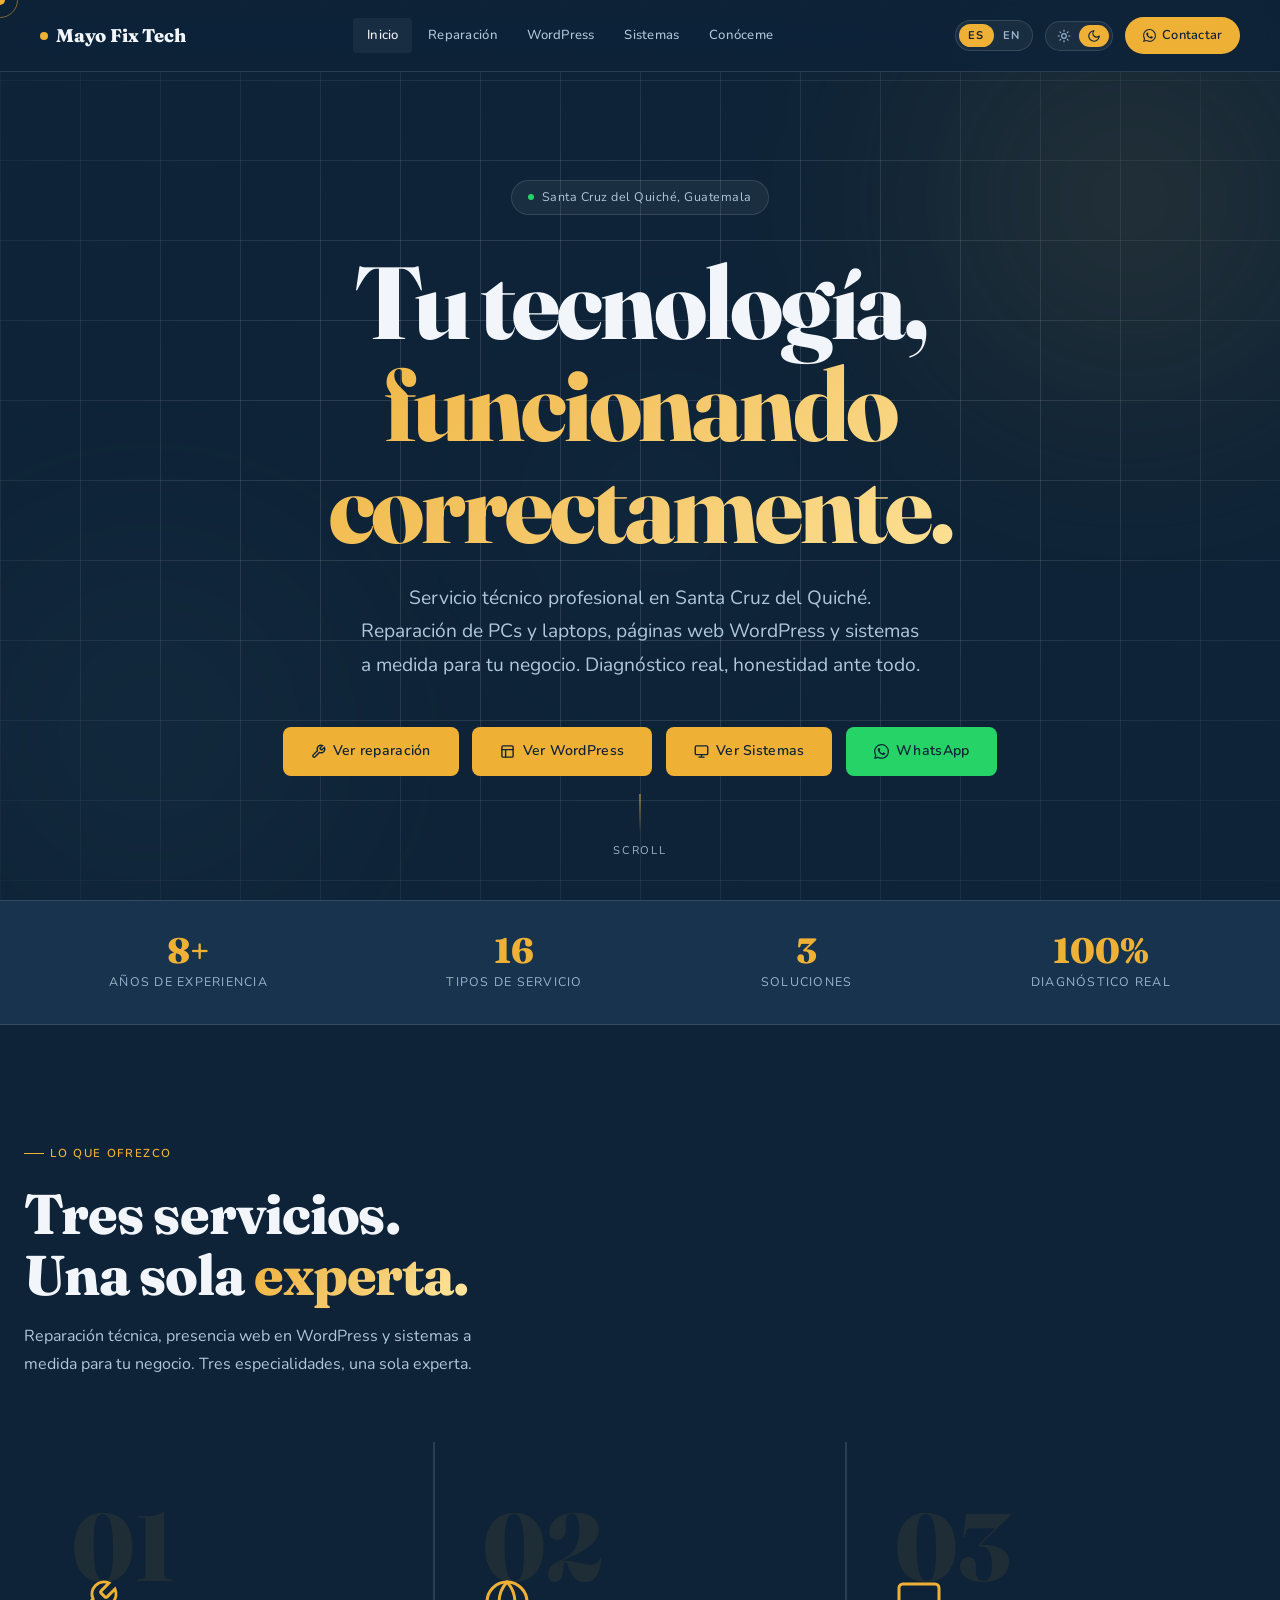
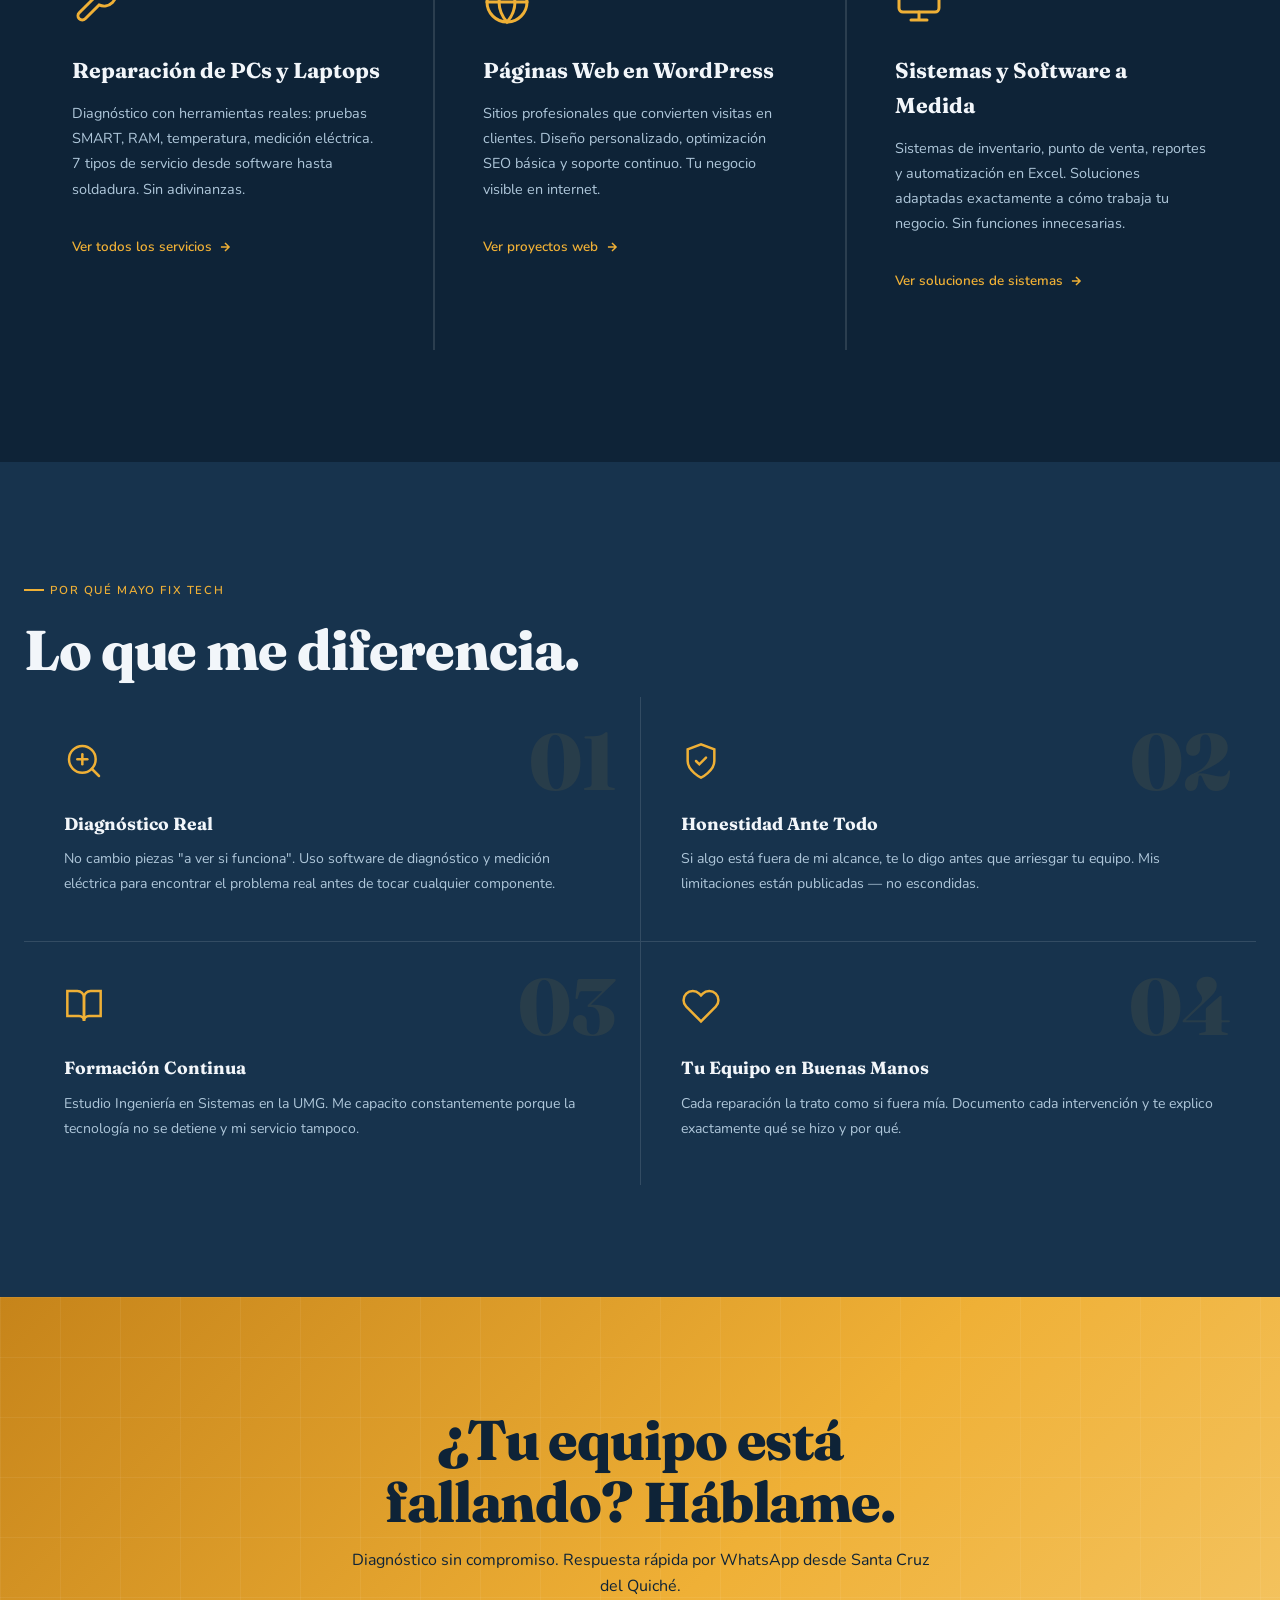
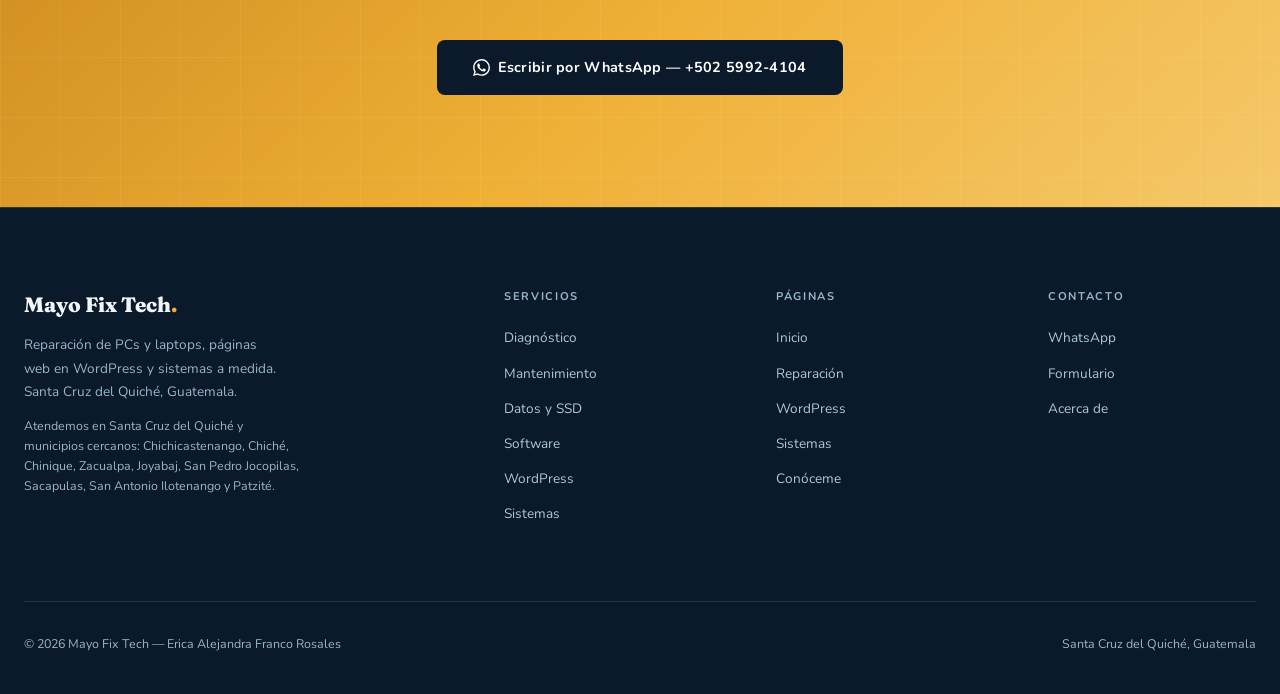
==== commit a47670ae: "Modo oscuro fijo, limpieza de comentarios y GPU en reparación - El sitio abre siempre en oscuro, sin" ====
--- a/index.html
+++ b/index.html
@@ -1,19 +1,11 @@
 <!DOCTYPE html>
-<!-- DOCTYPE le dice al navegador que este es un documento HTML5 (la versión moderna de HTML) -->
 
 <html lang="es">
-<!-- <html> es la etiqueta raíz que envuelve TODO el contenido de la página -->
-<!-- lang="es" le dice al navegador (y a Google) que el idioma es español -->
 
 <head>
-  <!-- <head> contiene información SOBRE la página, no contenido visible para el usuario -->
-
-  <!-- Define el juego de caracteres: UTF-8 permite tildes, ñ, y cualquier idioma -->
+
   <meta charset="UTF-8">
 
-  <!-- Hace que la página se vea bien en celulares:
-       width=device-width → el ancho se adapta al ancho del dispositivo
-       initial-scale=1.0  → sin zoom inicial -->
   <meta name="viewport" content="width=device-width, initial-scale=1.0">
 
   <!-- Título optimizado SEO: servicio + ubicación (máx. 60 caracteres) -->
@@ -36,10 +28,8 @@
   <meta property="og:description" content="Reparación de computadoras, páginas WordPress y sistemas a medida en Santa Cruz del Quiché. Cobertura en Chichicastenango y municipios de Quiché.">
   <meta property="og:url" content="https://mayofixtech.com/">
 
-  <!-- Imagen de la vista previa al compartir el enlace (WhatsApp, Facebook,
-       LinkedIn, Telegram). Tiene que ser una URL absoluta: con ruta relativa
-       WhatsApp no la encuentra. 1200x630 y 88 KB, por debajo del limite que
-       hace que WhatsApp descarte la imagen. -->
+  <!-- <!-- Vista previa al compartir (WhatsApp, Facebook, LinkedIn). La URL debe ser absoluta
+       o WhatsApp no la encuentra, y por debajo de 300 KB o la descarta. -->
   <meta property="og:image" content="https://mayofixtech.com/og-image.jpg">
   <meta property="og:image:width" content="1200">
   <meta property="og:image:height" content="630">
@@ -56,36 +46,25 @@
   <link rel="preconnect" href="https://fonts.googleapis.com">
   <link rel="preconnect" href="https://fonts.gstatic.com" crossorigin>
 
-  <!-- Carga no bloqueante de Google Fonts:
-       media="print" → el navegador descarga la hoja sin bloquear el renderizado
-       onload="this.media='all'" → al terminar la descarga, aplica la fuente a toda la página
-       <noscript> → fallback para navegadores sin JavaScript -->
+  <!-- <!-- Carga no bloqueante: media="print" evita que la fuente bloquee el render y onload la aplica. -->
   <link rel="preload" as="style" href="https://fonts.googleapis.com/css2?family=Fraunces:opsz,wght@9..144,700;9..144,800&family=Nunito:wght@400;500;600;700&display=swap">
   <link href="https://fonts.googleapis.com/css2?family=Fraunces:opsz,wght@9..144,700;9..144,800&family=Nunito:wght@400;500;600;700&display=swap" rel="stylesheet" media="print" onload="this.media='all'">
   <noscript><link rel="stylesheet" href="https://fonts.googleapis.com/css2?family=Fraunces:opsz,wght@9..144,700;9..144,800&family=Nunito:wght@400;500;600;700&display=swap"></noscript>
 
-  <!-- Iconos del sitio. El .ico contiene 16, 32 y 48 px: el de 16 usa una
-       versión de la M con el trazo más grueso, que a ese tamaño se lee
-       mejor. El .svg lo prefieren los navegadores modernos y se mantiene
-       nítido a cualquier tamaño. El .png es para cuando alguien guarda la
-       página en la pantalla de inicio de un iPhone. -->
+  <!-- <!-- Iconos: el .ico lleva 16/32/48 px (el de 16 con el trazo más grueso para que se lea);
+       el .svg para navegadores modernos y el .png para la pantalla de inicio en iOS. -->
   <link rel="icon" href="favicon.ico" sizes="32x32">
   <link rel="icon" href="favicon.svg" type="image/svg+xml">
   <link rel="apple-touch-icon" href="apple-touch-icon.png">
 
-  <!-- ── TEMA CLARO / OSCURO ──────────────────────────────────────
-       Se aplica ANTES de que el navegador pinte nada, para que al
-       recargar no se vea un destello del tema anterior. Por eso va
-       aquí arriba y no en js/main.js. -->
+  <!-- ── TEMA CLARO / OSCURO El sitio abre siempre en oscuro, sin mirar la preferencia del sistema. Solo se respeta el tema que el visitante haya elegido antes con el selector. Se aplica antes de que el navegador pinte nada, para que al recargar no se vea un destello. -->
   <meta name="color-scheme" content="dark light">
   <meta name="theme-color" content="#0E2337">
   <script>
     (function () {
       var t = null;
       try { t = localStorage.getItem('theme'); } catch (e) {}
-      if (t !== 'light' && t !== 'dark') {
-        t = (window.matchMedia && window.matchMedia('(prefers-color-scheme: light)').matches) ? 'light' : 'dark';
-      }
+      if (t !== 'light' && t !== 'dark') t = 'dark';
       document.documentElement.setAttribute('data-theme', t);
       if (t === 'light') {
         var m = document.querySelector('meta[name="theme-color"]');
@@ -138,30 +117,18 @@
 </head>
 <body>
 
-  <!-- ══════════════════════════════════════════════════════════════
-       CURSOR PERSONALIZADO
-       Dos divs vacíos posicionados con JavaScript para seguir al mouse.
-       - #cursor: el punto central
-       - #cursorRing: el anillo exterior con delay
-  ══════════════════════════════════════════════════════════════ -->
+  <!-- CURSOR PERSONALIZADO Dos divs vacíos posicionados con JavaScript para seguir al mouse. - #cursor: el punto central - #cursorRing: el anillo exterior con delay -->
   <a href="#main-content" class="skip-link">Saltar al contenido</a>
   <div class="cursor" id="cursor"></div>
   <div class="cursor-ring" id="cursorRing"></div>
   <svg style="display:none" aria-hidden="true" focusable="false"><symbol id="ico-wa" viewBox="0 0 24 24"><path d="M17.472 14.382c-.297-.149-1.758-.867-2.03-.967-.273-.099-.471-.148-.67.15-.197.297-.767.966-.94 1.164-.173.199-.347.223-.644.075-.297-.15-1.255-.463-2.39-1.475-.883-.788-1.48-1.761-1.653-2.059-.173-.297-.018-.458.13-.606.134-.133.298-.347.446-.52.149-.174.198-.298.298-.497.099-.198.05-.371-.025-.52-.075-.149-.669-1.612-.916-2.207-.242-.579-.487-.5-.669-.51-.173-.008-.371-.01-.57-.01-.198 0-.52.074-.792.372-.272.297-1.04 1.016-1.04 2.479 0 1.462 1.065 2.875 1.213 3.074.149.198 2.096 3.2 5.077 4.487.709.306 1.262.489 1.694.625.712.227 1.36.195 1.871.118.571-.085 1.758-.719 2.006-1.413.248-.694.248-1.289.173-1.413-.074-.124-.272-.198-.57-.347m-5.421 7.403h-.004a9.87 9.87 0 0 1-5.031-1.378l-.361-.214-3.741.982.998-3.648-.235-.374a9.86 9.86 0 0 1-1.51-5.26c.001-5.45 4.436-9.884 9.888-9.884 2.64 0 5.122 1.03 6.988 2.898a9.825 9.825 0 0 1 2.893 6.994c-.003 5.45-4.437 9.884-9.885 9.884m8.413-18.297A11.815 11.815 0 0 0 12.05 0C5.495 0 .16 5.335.157 11.892c0 2.096.547 4.142 1.588 5.945L.057 24l6.305-1.654a11.882 11.882 0 0 0 5.683 1.448h.005c6.554 0 11.89-5.335 11.893-11.893a11.821 11.821 0 0 0-3.48-8.413Z"/></symbol><symbol id="ico-sun" viewBox="0 0 24 24" fill="none" stroke="currentColor" stroke-width="2" stroke-linecap="round" stroke-linejoin="round"><circle cx="12" cy="12" r="4"/><path d="M12 2v2m0 16v2M4.93 4.93l1.41 1.41m11.32 11.32 1.41 1.41M2 12h2m16 0h2M6.34 17.66l-1.41 1.41M19.07 4.93l-1.41 1.41"/></symbol><symbol id="ico-moon" viewBox="0 0 24 24" fill="none" stroke="currentColor" stroke-width="2" stroke-linecap="round" stroke-linejoin="round"><path d="M12 3a6 6 0 0 0 9 9 9 9 0 1 1-9-9Z"/></symbol></svg>
 
-  <!-- ══════════════════════════════════════════════════════════════
-       BARRA DE NAVEGACIÓN
-       position: fixed en el CSS → siempre visible en la parte superior.
-       id="navbar" por si se necesita manipular con JS.
-  ══════════════════════════════════════════════════════════════ -->
+  <!-- BARRA DE NAVEGACIÓN position: fixed en el CSS → siempre visible en la parte superior. id="navbar" por si se necesita manipular con JS. -->
   <nav id="navbar">
-    <!-- Logo: enlace que vuelve a la página de inicio -->
     <a href="index.html" class="nav-logo">
-      <div class="nav-logo-dot"></div>  <!-- Punto decorativo dorado -->
-      Mayo Fix Tech
+      <div class="nav-logo-dot"></div>      Mayo Fix Tech
     </a>
 
-    <!-- Lista de navegación principal (se oculta en móvil) -->
     <ul class="nav-links">
       <li><a href="index.html" class="active" data-i18n="nav_home">Inicio</a></li>
       <li><a href="reparacion.html" data-i18n="nav_repair">Reparación</a></li>
@@ -170,20 +137,15 @@
       <li><a href="nosotros.html" data-i18n="nav_about">Conóceme</a></li>
     </ul>
 
-    <!-- Lado derecho del nav: selector de idioma + botón CTA + hamburguesa -->
     <div class="nav-right">
       <!-- Selector de idioma ES/EN
            role="switch" y aria-label → accesibilidad para lectores de pantalla
            onclick="toggleLang()" → llama a la función JS al hacer clic -->
       <div class="lang-switch is-es" onclick="toggleLang()" role="switch" tabindex="0" aria-checked="false" aria-label="Cambiar idioma">
-        <div class="lang-switch-pill"></div>  <!-- Pastilla dorada deslizante -->
-        <span class="lang-switch-opt">ES</span>
+        <div class="lang-switch-pill"></div>        <span class="lang-switch-opt">ES</span>
         <span class="lang-switch-opt">EN</span>
       </div>
-      <!-- Botón WhatsApp en forma de cápsula (se oculta en móvil) -->
-      <!-- Selector de tema. Mismo patrón que el de idioma: cápsula con
-           pastilla deslizante. Sol = claro, luna = oscuro. El estado
-           real lo fija applyTheme() en js/main.js. -->
+      <!-- <!-- Selector de tema: sol = claro, luna = oscuro. El estado lo fija applyTheme() en main.js. -->
       <button class="theme-switch is-dark" type="button" onclick="toggleTheme()" role="switch" aria-checked="true" aria-label="Cambiar tema">
         <span class="theme-switch-pill"></span>
         <span class="theme-switch-opt"><svg aria-hidden="true" focusable="false"><use href="#ico-sun"/></svg></span>
@@ -199,7 +161,6 @@
     </div>
   </nav>
 
-  <!-- Menú móvil desplegable (JS agrega/quita la clase "open") -->
   <div class="mobile-menu" id="mobileMenu">
     <a href="index.html" data-i18n="nav_home">Inicio</a>
     <a href="reparacion.html" data-i18n="nav_repair">Reparación</a>
@@ -217,7 +178,6 @@
       </div>
     </div>
 
-    <!-- Fila del selector de tema en el menú móvil -->
     <div class="mobile-theme">
       <span>Tema / Theme</span>
       <button class="theme-switch is-dark" type="button" onclick="toggleTheme()" role="switch" aria-checked="true" aria-label="Cambiar tema">
@@ -228,58 +188,41 @@
     </div>
   </div>
 
-  <!-- ══════════════════════════════════════════════════════════════
-       SECCIÓN HERO
-       Primera pantalla que ve el usuario. Contiene:
-       - Fondo con cuadrícula sutil
-       - 3 orbs (círculos de luz difusa animados)
-       - Contenido principal: badge, título, subtítulo y botones
-       - Indicador "scroll" animado en la parte inferior
-  ══════════════════════════════════════════════════════════════ -->
+  <!-- SECCIÓN HERO Primera pantalla que ve el usuario. Contiene: - Fondo con cuadrícula sutil - 3 orbs (círculos de luz difusa animados) - Contenido principal: badge, título, subtítulo y botones - Indicador "scroll" animado en la parte inferior -->
   <section class="hero" id="main-content">
-    <!-- Cuadrícula de fondo con fade radial -->
     <div class="hero-grid-bg"></div>
 
-    <!-- Los 3 orbs de color que flotan en el fondo -->
     <div class="hero-orb orb1"></div>  <!-- Dorado, arriba-derecha -->
     <div class="hero-orb orb2"></div>  <!-- Azul, abajo-izquierda -->
     <div class="hero-orb orb3"></div>  <!-- Azul suave, centro -->
 
-    <!-- Contenido principal del hero -->
     <div class="hero-content">
-      <!-- Badge de ubicación con punto verde pulsante -->
       <div class="hero-badge">
         <div class="hero-badge-dot"></div>
         <span data-i18n="hero_badge">Santa Cruz del Quiché, Guatemala</span>
       </div>
 
-      <!-- Título principal en 2 líneas (cada <span> es una línea) -->
       <h1>
         <span data-i18n="hero_h1_1">Tu tecnología,</span>
         <span class="grad" data-i18n="hero_h1_2">funcionando correctamente.</span>  <!-- "funcionando correctamente." tiene el texto degradado dorado -->
       </h1>
 
-      <!-- Texto descriptivo debajo del título -->
       <p class="hero-sub" data-i18n="hero_sub">Servicio técnico profesional en Santa Cruz del Quiché. Reparación de PCs y laptops, páginas web WordPress y sistemas a medida para tu negocio. Diagnóstico real, honestidad ante todo.</p>
 
       <!-- 3 botones de acción: Reparación, WordPress, WhatsApp -->
       <div class="hero-actions">
-        <!-- Botón primario dorado con ícono de llave de tuerca (SVG) -->
         <a href="reparacion.html" class="btn btn-primary">
           <svg width="15" height="15" viewBox="0 0 24 24" fill="none" stroke="currentColor" stroke-width="2.2" stroke-linecap="round"><path d="M14.7 6.3a1 1 0 0 0 0 1.4l1.6 1.6a1 1 0 0 0 1.4 0l3.77-3.77a6 6 0 0 1-7.94 7.94l-6.91 6.91a2.12 2.12 0 0 1-3-3l6.91-6.91a6 6 0 0 1 7.94-7.94l-3.76 3.76z"/></svg>
           <span data-i18n="btn_repair">Ver reparación</span>
         </a>
-        <!-- Botón primario dorado con ícono de cuadrícula/layout (WordPress) -->
         <a href="wordpress.html" class="btn btn-primary">
           <svg width="15" height="15" viewBox="0 0 24 24" fill="none" stroke="currentColor" stroke-width="2.2" stroke-linecap="round"><rect x="3" y="3" width="18" height="18" rx="2"/><path d="M3 9h18M9 21V9"/></svg>
           <span data-i18n="btn_wp">Ver WordPress</span>
         </a>
-        <!-- Botón primario dorado con ícono de monitor (Sistemas) -->
         <a href="sistemas.html" class="btn btn-primary">
           <svg width="15" height="15" viewBox="0 0 24 24" fill="none" stroke="currentColor" stroke-width="2.2" stroke-linecap="round"><rect x="2" y="3" width="20" height="14" rx="2"/><path d="M8 21h8M12 17v4"/></svg>
           <span data-i18n="btn_sistemas">Ver Sistemas</span>
         </a>
-        <!-- Botón verde WhatsApp -->
         <a href="https://wa.me/50259924104" target="_blank" rel="noopener" class="btn btn-wa">
           <svg width="15" height="15" fill="currentColor" aria-hidden="true"><use href="#ico-wa"/></svg>
           WhatsApp
@@ -294,11 +237,7 @@
     </div>
   </section>
 
-  <!-- ══════════════════════════════════════════════════════════════
-       BARRA DE ESTADÍSTICAS
-       4 números destacados sobre la experiencia y servicios.
-       Cada .stat tiene clase .reveal para la animación de entrada.
-  ══════════════════════════════════════════════════════════════ -->
+  <!-- BARRA DE ESTADÍSTICAS 4 números destacados sobre la experiencia y servicios. Cada .stat tiene clase .reveal para la animación de entrada. -->
   <div class="stats-bar">
     <div class="stats-inner">
       <!-- Estadística 1: años de experiencia (sin delay) -->
@@ -324,11 +263,7 @@
     </div>
   </div>
 
-  <!-- ══════════════════════════════════════════════════════════════
-       SECCIÓN DE SERVICIOS (preview)
-       Muestra los 3 servicios del negocio en un grid de 3 columnas
-       (se reduce a 2 en tablets y a 1 en celulares vía @media).
-  ══════════════════════════════════════════════════════════════ -->
+  <!-- SECCIÓN DE SERVICIOS (preview) Muestra los 3 servicios del negocio en un grid de 3 columnas (se reduce a 2 en tablets y a 1 en celulares vía @media). -->
   <section class="services-preview">
     <div class="max">  <!-- .max = contenedor centrado con ancho máximo -->
       <!-- Tag de sección con línea decorativa antes del texto -->
@@ -392,11 +327,7 @@
     </div>
   </section>
 
-  <!-- ══════════════════════════════════════════════════════════════
-       SECCIÓN "POR QUÉ MAYO FIX TECH"
-       4 tarjetas con los diferenciadores del negocio.
-       Fondo más claro (--bg2) para contrastar con la sección anterior.
-  ══════════════════════════════════════════════════════════════ -->
+  <!-- SECCIÓN "POR QUÉ MAYO FIX TECH" 4 tarjetas con los diferenciadores del negocio. Fondo más claro (--bg2) para contrastar con la sección anterior. -->
   <section class="why">
     <div class="max">
       <p class="section-tag reveal" data-i18n="why_tag">Por qué Mayo Fix Tech</p>
@@ -445,16 +376,11 @@
     </div>
   </section>
 
-  <!-- ══════════════════════════════════════════════════════════════
-       BANDA DE LLAMADA A LA ACCIÓN (CTA BAND)
-       Sección llamativa con fondo dorado para invitar a contactar.
-       .reveal → aparece con animación al hacer scroll.
-  ══════════════════════════════════════════════════════════════ -->
+  <!-- BANDA DE LLAMADA A LA ACCIÓN (CTA BAND) Sección llamativa con fondo dorado para invitar a contactar. .reveal → aparece con animación al hacer scroll. -->
   <section class="cta-band">
     <div class="cta-band-inner reveal">
       <h2 data-i18n="cta_h2">¿Tu equipo está fallando? Háblame.</h2>
       <p data-i18n="cta_p">Diagnóstico sin compromiso. Respuesta rápida por WhatsApp desde Santa Cruz del Quiché.</p>
-      <!-- Botón oscuro sobre fondo dorado — buen contraste visual -->
       <a href="https://wa.me/50259924104" target="_blank" rel="noopener" class="btn btn-dark">
         <svg width="17" height="17" fill="currentColor" aria-hidden="true"><use href="#ico-wa"/></svg>
         <span data-i18n="cta_btn">Escribir por WhatsApp — +502 5992-4104</span>
@@ -462,12 +388,7 @@
     </div>
   </section>
 
-  <!-- ══════════════════════════════════════════════════════════════
-       PIE DE PÁGINA (FOOTER)
-       Dividido en 2 partes:
-       - .footer-top: grid con la marca + 3 columnas de enlaces
-       - .footer-bottom: copyright + ubicación
-  ══════════════════════════════════════════════════════════════ -->
+  <!-- PIE DE PÁGINA (FOOTER) Dividido en 2 partes: - .footer-top: grid con la marca + 3 columnas de enlaces - .footer-bottom: copyright + ubicación -->
   <footer>
     <!-- Parte superior: información y enlaces -->
     <div class="footer-top">
@@ -522,11 +443,7 @@
     </div>
   </footer>
 
-  <!-- ══════════════════════════════════════════════════════════════
-       JAVASCRIPT
-       Todo el JS está al final del <body> (antes de </body>) para que
-       el HTML ya esté cargado cuando el JS intente manipularlo.
-  ══════════════════════════════════════════════════════════════ -->
+  <!-- JAVASCRIPT Todo el JS está al final del <body> (antes de </body>) para que el HTML ya esté cargado cuando el JS intente manipularlo. -->
   <script>
     const translations = {
       es: {
--- a/css/styles.css
+++ b/css/styles.css
@@ -1,21 +1,11 @@
-/* ═══════════════════════════════════════════════════════════════════
-   MAYO FIX TECH — Unified Stylesheet
-   Extracted from: index.html, nosotros.html, reparacion.html,
-                   sistemas.html, wordpress.html
-═══════════════════════════════════════════════════════════════════ */
-
-/* ─────────────────────────────────────────────────────────────
-   RESET GLOBAL
-───────────────────────────────────────────────────────────── */
+/* MAYO FIX TECH — Unified Stylesheet Extracted from: index.html, nosotros.html, reparacion.html, sistemas.html, wordpress.html */
+
+/* Reset global */
 *, *::before, *::after { box-sizing: border-box; margin: 0; padding: 0; }
 
-/* ─────────────────────────────────────────────────────────────
-   VARIABLES CSS (Custom Properties)
-───────────────────────────────────────────────────────────── */
+/* VARIABLES CSS (Custom Properties) */
 :root {
-  /* ── Escala azul (color de marca) ───────────────────────────
-     De la más profunda a la más pálida. Los tokens semánticos de
-     más abajo apuntan aquí; no uses estos valores directamente. */
+  /* ── Escala azul (color de marca) De la más profunda a la más pálida. Los tokens semánticos de más abajo apuntan aquí; no uses estos valores directamente. */
   --blue-950: #0A1A2A;
   --blue-900: #0E2337;
   --blue-800: #17334D;
@@ -29,10 +19,7 @@
   --blue-50:  #E7F0F8;
   --blue-25:  #F3F8FC;
 
-  /* ── Escala dorada (color de marca) ─────────────────────────
-     --gold-500 es el dorado original de Mayo Fix Tech. Los tonos
-     700-800 existen porque el dorado puro no tiene contraste
-     suficiente como texto sobre fondo claro (1.92:1). */
+  /* ── Escala dorada (color de marca) --gold-500 es el dorado original de Mayo Fix Tech. Los tonos 700-800 existen porque el dorado puro no tiene contraste suficiente como texto sobre fondo claro (1.92:1). */
   --gold-800: #6E4808;
   --gold-700: #8A5A0C;
   --gold-600: #C6841A;
@@ -42,7 +29,7 @@
   --gold-200: #FBE6B8;
   --gold-100: #FDF3DC;
 
-  /* ── Fijos en ambos temas ───────────────────────────────────  */
+  /* ── Fijos en ambos temas */
   --accent:  var(--gold-500);   /* dorado de marca: fondos y decoración */
   --accent2: var(--gold-400);
   --on-accent: var(--blue-900); /* texto sobre dorado — 8.32:1        */
@@ -50,32 +37,28 @@
   --on-wa:   var(--blue-900);   /* texto sobre el verde — 8.06:1       */
   --danger:  #EF4444;
 
-  /* ── Tipografía ─────────────────────────────────────────────  */
+  /* ── Tipografía */
   --font-display: 'Fraunces', Georgia, serif;
   --font-body:    'Nunito', system-ui, -apple-system, sans-serif;
 
-  /* ── Radios ─────────────────────────────────────────────────  */
+  /* ── Radios */
   --r:      6px;
   --r-sm:   8px;
   --r-md:   12px;
   --r-lg:   18px;
   --r-full: 999px;
 
-  /* ── Curvas de animación ────────────────────────────────────  */
+  /* ── Curvas de animación */
   --ease-fast: 0.18s cubic-bezier(0.4, 0, 0.2, 1);
   --ease-base: 0.28s cubic-bezier(0.4, 0, 0.2, 1);
   --ease-slow: 0.45s cubic-bezier(0.4, 0, 0.2, 1);
 
-  /* ── Layout ─────────────────────────────────────────────────  */
+  /* ── Layout */
   --max:   1240px;
   --nav-h: 72px;
 }
 
-/* ═══════════════════════════════════════════════════════════════
-   TEMA OSCURO (el predeterminado)
-   Sigue la regla de usar variantes tonales más profundas en vez de
-   invertir colores: tres niveles de superficie dan profundidad.
-═══════════════════════════════════════════════════════════════ */
+/* TEMA OSCURO (el predeterminado) Sigue la regla de usar variantes tonales más profundas en vez de invertir colores: tres niveles de superficie dan profundidad. */
 :root,
 :root[data-theme="dark"] {
   color-scheme: dark;
@@ -114,12 +97,7 @@
   --tint-line: rgba(239, 176, 54, 0.30);
 }
 
-/* ═══════════════════════════════════════════════════════════════
-   TEMA CLARO
-   No es el oscuro invertido: el fondo es un azul muy pálido (no
-   blanco puro) para que el papel siga sintiéndose de la marca, y
-   las tarjetas suben a blanco para crear la jerarquía.
-═══════════════════════════════════════════════════════════════ */
+/* TEMA CLARO No es el oscuro invertido: el fondo es un azul muy pálido (no blanco puro) para que el papel siga sintiéndose de la marca, y las tarjetas suben a blanco para crear la jerarquía. */
 :root[data-theme="light"] {
   color-scheme: light;
 
@@ -171,9 +149,7 @@
 
 html { scroll-behavior: smooth; }
 
-/* ─────────────────────────────────────────────────────────────
-   BODY
-───────────────────────────────────────────────────────────── */
+/* Body */
 body {
   font-family: 'Nunito', sans-serif;
   background: var(--bg);
@@ -183,9 +159,7 @@
   /* cursor: none se aplica desde JS después de confirmar que el cursor personalizado existe */
 }
 
-/* ─────────────────────────────────────────────────────────────
-   SKIP TO CONTENT (accesibilidad teclado)
-───────────────────────────────────────────────────────────── */
+/* SKIP TO CONTENT (accesibilidad teclado) */
 .skip-link {
   position: absolute; top: -100%; left: 1rem;
   background: var(--accent); color: var(--on-accent);
@@ -195,9 +169,7 @@
 }
 .skip-link:focus { top: 0; }
 
-/* ─────────────────────────────────────────────────────────────
-   CURSOR PERSONALIZADO
-───────────────────────────────────────────────────────────── */
+/* Cursor personalizado */
 .cursor {
   position: fixed; z-index: 99999; pointer-events: none;
   width: 10px; height: 10px;
@@ -218,9 +190,7 @@
 body:has(a:hover) .cursor-ring { width: 48px; height: 48px; border-color: var(--accent-ink); }
 @media (pointer: coarse) { .cursor, .cursor-ring { display: none; } body { cursor: auto; } }
 
-/* ─────────────────────────────────────────────────────────────
-   BARRA DE NAVEGACIÓN
-───────────────────────────────────────────────────────────── */
+/* Barra de navegación */
 nav {
   position: fixed; top: 0; left: 0; right: 0; z-index: 1000;
   height: var(--nav-h);
@@ -275,9 +245,7 @@
   nav { padding: 0 1.25rem; }
 }
 
-/* ─────────────────────────────────────────────────────────────
-   SELECTOR DE IDIOMA (ES / EN)
-───────────────────────────────────────────────────────────── */
+/* Selector de idioma (es / en) */
 .nav-right { display: flex; align-items: center; gap: 0.75rem; }
 
 .lang-switch {
@@ -311,9 +279,7 @@
 }
 .mobile-lang > span { font-size: 0.85rem; color: var(--text3); }
 
-/* ─────────────────────────────────────────────────────────────
-   BOTONES REUTILIZABLES
-───────────────────────────────────────────────────────────── */
+/* Botones reutilizables */
 .btn {
   display: inline-flex; align-items: center; gap: 0.45rem;
   padding: 0.85rem 1.75rem; border: none; border-radius: 8px;
@@ -330,32 +296,25 @@
 .btn-dark { background: var(--blue-950); color: #FFFFFF; border-radius: 8px; padding: 1rem 2.25rem; font-size: 0.9rem; font-weight: 700; }
 .btn-dark:hover { background: var(--blue-900); transform: translateY(-2px); }
 
-/* ─────────────────────────────────────────────────────────────
-   TEXTO CON DEGRADADO (.grad)
-───────────────────────────────────────────────────────────── */
+/* TEXTO CON DEGRADADO (.grad) */
 .grad {
   background: linear-gradient(135deg, #EFB036 0%, #F5C86A 50%, #FFE9A3 100%);
   -webkit-background-clip: text; -webkit-text-fill-color: transparent;
   background-clip: text;
 }
 
-/* ─────────────────────────────────────────────────────────────
-   ANIMACIÓN DE APARICIÓN AL SCROLL (.reveal)
-───────────────────────────────────────────────────────────── */
+/* ANIMACIÓN DE APARICIÓN AL SCROLL (.reveal) */
 .reveal { opacity: 0; transform: translateY(32px); transition: opacity 0.75s ease, transform 0.75s ease; }
 .reveal.visible { opacity: 1; transform: translateY(0); }
 .reveal-delay-1 { transition-delay: 0.1s; }
 .reveal-delay-2 { transition-delay: 0.2s; }
 .reveal-delay-3 { transition-delay: 0.3s; }
 .reveal-delay-4 { transition-delay: 0.4s; }
-/* Aliases used in nosotros.html and wordpress.html */
 .rd1 { transition-delay: 0.1s; }
 .rd2 { transition-delay: 0.2s; }
 .rd3 { transition-delay: 0.3s; }
 
-/* ─────────────────────────────────────────────────────────────
-   CABECERA DE PÁGINA (.page-header) — páginas interiores
-───────────────────────────────────────────────────────────── */
+/* CABECERA DE PÁGINA (.page-header) — páginas interiores */
 .page-header {
   padding-top: calc(var(--nav-h) + 5rem);
   padding-bottom: 5rem;
@@ -384,9 +343,7 @@
 }
 .page-header p { font-size: 1rem; color: var(--text2); max-width: 520px; line-height: 1.75; }
 
-/* ─────────────────────────────────────────────────────────────
-   UTILIDADES GENERALES
-───────────────────────────────────────────────────────────── */
+/* Utilidades generales */
 .max { max-width: var(--max); margin: 0 auto; }
 
 .section-tag, .sec-tag {
@@ -402,9 +359,7 @@
 }
 .section-sub, .sec-sub { font-size: 1rem; color: var(--text2); max-width: 480px; line-height: 1.75; margin-bottom: 4rem; }
 
-/* ─────────────────────────────────────────────────────────────
-   BANDA CTA (fondo dorado degradado)
-───────────────────────────────────────────────────────────── */
+/* BANDA CTA (fondo dorado degradado) */
 .cta-band {
   padding: 7rem 1.5rem;
   background: linear-gradient(135deg, #C6841A 0%, #EFB036 55%, #F5C86A 100%);
@@ -427,9 +382,7 @@
 .cta-band .btn-dark { background: var(--blue-950); color: #FFFFFF; border-radius: 8px; padding: 1rem 2.25rem; font-size: 0.9rem; font-weight: 700; }
 .cta-band .btn-dark:hover { background: var(--blue-900); transform: translateY(-2px); }
 
-/* ─────────────────────────────────────────────────────────────
-   PIE DE PÁGINA (FOOTER)
-───────────────────────────────────────────────────────────── */
+/* Pie de página (footer) */
 footer {
   background: var(--bg-footer);
   border-top: 1px solid var(--border);
@@ -458,20 +411,12 @@
 .footer-socials a { width: 34px; height: 34px; display: flex; align-items: center; justify-content: center; border: 1px solid var(--border); border-radius: 6px; color: var(--text3); text-decoration: none; transition: all 0.2s; }
 .footer-socials a:hover { border-color: var(--accent-ink); color: var(--accent-ink); }
 
-/* ─────────────────────────────────────────────────────────────
-   BRAND-NAME ACCENT DOT
-   Converted from inline style="color:var(--accent)" on <span>
-   inside .brand-name in the footer of all pages
-───────────────────────────────────────────────────────────── */
+/* BRAND-NAME ACCENT DOT Converted from inline style="color:var(--accent)" on <span> inside .brand-name in the footer of all pages */
 .footer-brand .brand-name span { color: var(--accent-ink); }
 
-/* ═══════════════════════════════════════════════════════════════════
-   INDEX.HTML — Page-specific styles
-═══════════════════════════════════════════════════════════════════ */
-
-/* ─────────────────────────────────────────────────────────────
-   SECCIÓN HERO
-───────────────────────────────────────────────────────────── */
+/* INDEX.HTML — Page-specific styles */
+
+/* Sección hero */
 .hero {
   min-height: 100vh;
   display: flex; flex-direction: column; align-items: center; justify-content: center;
@@ -533,9 +478,7 @@
 .hero-scroll-line { width: 1px; height: 40px; background: linear-gradient(to bottom, var(--accent), transparent); }
 @keyframes scrollBob { 0%,100% { transform: translateX(-50%) translateY(0); } 50% { transform: translateX(-50%) translateY(8px); } }
 
-/* ─────────────────────────────────────────────────────────────
-   BARRA DE ESTADÍSTICAS
-───────────────────────────────────────────────────────────── */
+/* Barra de estadísticas */
 .stats-bar {
   background: var(--bg2);
   border-top: 1px solid var(--border);
@@ -550,9 +493,7 @@
 .stat-num { font-family: 'Fraunces', serif; font-weight: 800; font-size: 2.2rem; color: var(--accent-ink); line-height: 1; margin-bottom: 0.25rem; }
 .stat-label { font-size: 0.78rem; color: var(--text3); text-transform: uppercase; letter-spacing: 0.1em; }
 
-/* ─────────────────────────────────────────────────────────────
-   SECCIÓN DE SERVICIOS (preview) — index.html
-───────────────────────────────────────────────────────────── */
+/* SECCIÓN DE SERVICIOS (preview) — index.html */
 .services-preview { padding: 7rem 1.5rem; }
 .service-cols { display: grid; grid-template-columns: 1fr 1fr 1fr; gap: 2px; background: var(--border); }
 .svc-col {
@@ -580,9 +521,7 @@
 .svc-col-link { display: inline-flex; align-items: center; gap: 0.4rem; font-size: 0.84rem; font-weight: 600; color: var(--accent-ink); text-decoration: none; transition: gap 0.2s; position: relative; z-index: 1; }
 .svc-col-link:hover { gap: 0.75rem; }
 
-/* ─────────────────────────────────────────────────────────────
-   SECCIÓN "POR QUÉ" — index.html
-───────────────────────────────────────────────────────────── */
+/* SECCIÓN "POR QUÉ" — index.html */
 .why { padding: 7rem 1.5rem; background: var(--bg2); }
 .why-grid { display: grid; grid-template-columns: repeat(2, 1fr); gap: 1px; background: var(--border); margin-top: 1rem; }
 .why-card {
@@ -599,9 +538,7 @@
 .why-card h3 { font-family: 'Fraunces', serif; font-weight: 700; font-size: 1.1rem; margin-bottom: 0.6rem; }
 .why-card p { font-size: 0.88rem; color: var(--text2); line-height: 1.75; }
 
-/* ─────────────────────────────────────────────────────────────
-   index.html — Responsive
-───────────────────────────────────────────────────────────── */
+/* index.html — Responsive */
 @media (max-width: 1100px) {
   .service-cols { grid-template-columns: 1fr 1fr; }
 }
@@ -617,15 +554,11 @@
   .why-card { padding: 2rem 1.75rem; }
 }
 
-/* ═══════════════════════════════════════════════════════════════════
-   NOSOTROS.HTML — Page-specific styles
-═══════════════════════════════════════════════════════════════════ */
+/* NOSOTROS.HTML — Page-specific styles */
 
 section { padding: 6rem 1.5rem; }
 
-/* ─────────────────────────────────────────────────────────────
-   SECCIÓN ABOUT
-───────────────────────────────────────────────────────────── */
+/* Sección about */
 .about-layout { display: grid; grid-template-columns: 1fr 1.4fr; gap: 5rem; align-items: start; }
 .about-card {
   background: var(--bg2); border: 1px solid var(--border);
@@ -672,9 +605,7 @@
 .about-story p strong { color: var(--text); font-weight: 600; }
 .about-story p:last-child { margin-bottom: 0; }
 
-/* ─────────────────────────────────────────────────────────────
-   SECCIÓN TRUST — nosotros.html
-───────────────────────────────────────────────────────────── */
+/* SECCIÓN TRUST — nosotros.html */
 .trust { background: var(--bg2); }
 .trust-grid { display: grid; grid-template-columns: repeat(2, 1fr); gap: 1px; background: var(--border); }
 .trust-card {
@@ -697,9 +628,7 @@
 .trust-card h3 { font-family: 'Fraunces', serif; font-size: 1.05rem; font-weight: 700; margin-bottom: 0.6rem; }
 .trust-card p { font-size: 0.88rem; color: var(--text2); line-height: 1.75; }
 
-/* ─────────────────────────────────────────────────────────────
-   SECCIÓN DE CONTACTO — nosotros.html
-───────────────────────────────────────────────────────────── */
+/* SECCIÓN DE CONTACTO — nosotros.html */
 .contact { background: var(--bg); }
 .contact-layout { display: grid; grid-template-columns: 1fr 1.5fr; gap: 5rem; align-items: start; }
 .contact-left h2 { font-family: 'Fraunces', serif; font-weight: 800; font-size: clamp(2rem, 4vw, 3rem); letter-spacing: -0.02em; line-height: 1.1; margin-bottom: 1.25rem; }
@@ -716,9 +645,7 @@
 .loc-main { color: var(--text); font-weight: 500; }
 .loc-sub { font-size: 0.8rem; margin-top: 0.15rem; }
 
-/* ─────────────────────────────────────────────────────────────
-   FORMULARIO DE CONTACTO — nosotros.html
-───────────────────────────────────────────────────────────── */
+/* FORMULARIO DE CONTACTO — nosotros.html */
 .contact-form {
   background: var(--bg2); border: 1px solid var(--border);
   border-radius: 12px; padding: 2.75rem;
@@ -766,30 +693,20 @@
 .form-submit:hover { background: var(--accent2); transform: translateY(-2px); box-shadow: 0 12px 32px var(--tint-line); }
 .form-note { font-size: 0.78rem; color: var(--text3); text-align: center; margin-top: 1rem; }
 
-/* ─────────────────────────────────────────────────────────────
-   nosotros.html — Inline styles converted to classes
-───────────────────────────────────────────────────────────── */
-/* <p style="font-size:1rem; color:var(--text2); max-width:480px; line-height:1.75; margin-bottom:3.5rem;"> */
+/* nosotros.html — Inline styles converted to classes */
 .trust .trust-grid + p,
 p.trust-sub-inline { font-size: 1rem; color: var(--text2); max-width: 480px; line-height: 1.75; margin-bottom: 3.5rem; }
 
-/* <a class="btn btn-wa" style="font-size:0.82rem; padding:0.75rem 1.4rem;"> inside .wa-block */
 .wa-block .btn-wa { font-size: 0.82rem; padding: 0.75rem 1.4rem; }
 
-/* ─────────────────────────────────────────────────────────────
-   nosotros.html — CTA band (smaller max-width variant)
-───────────────────────────────────────────────────────────── */
+/* nosotros.html — CTA band (smaller max-width variant) */
 .nosotros-cta .cta-band-inner { max-width: 560px; }
 
-/* ─────────────────────────────────────────────────────────────
-   nosotros.html — btn-dark variant (no radius override)
-───────────────────────────────────────────────────────────── */
+/* nosotros.html — btn-dark variant (no radius override) */
 .btn-dark-plain { background: var(--blue-950); color: #FFFFFF; }
 .btn-dark-plain:hover { background: var(--blue-900); transform: translateY(-2px); }
 
-/* ─────────────────────────────────────────────────────────────
-   nosotros.html — Responsive
-───────────────────────────────────────────────────────────── */
+/* nosotros.html — Responsive */
 @media(max-width: 1000px) {
   .about-layout { grid-template-columns: 1fr; gap: 3rem; }
   .about-card { position: static; }
@@ -801,13 +718,9 @@
   .form-row { grid-template-columns: 1fr; }
 }
 
-/* ═══════════════════════════════════════════════════════════════════
-   REPARACION.HTML — Page-specific styles
-═══════════════════════════════════════════════════════════════════ */
-
-/* ─────────────────────────────────────────────────────────────
-   LISTA DE SERVICIOS
-───────────────────────────────────────────────────────────── */
+/* REPARACION.HTML — Page-specific styles */
+
+/* Lista de servicios */
 .services-section { padding: 6rem 1.5rem; }
 .services-list { display: grid; grid-template-columns: 1fr; gap: 1px; background: var(--border); }
 .svc-item {
@@ -843,9 +756,7 @@
   font-size: 0.75rem; line-height: 1.7;
 }
 
-/* ─────────────────────────────────────────────────────────────
-   SECCIÓN "FUERA DEL ALCANCE"
-───────────────────────────────────────────────────────────── */
+/* Sección "fuera del alcance" */
 .not-included {
   background: var(--bg2);
   padding: 4rem 1.5rem;
@@ -864,9 +775,7 @@
 .ni-item svg { color: var(--danger); width: 16px; height: 16px; flex-shrink: 0; }
 .ni-note { font-size: 0.82rem; color: var(--text3); font-style: italic; }
 
-/* ─────────────────────────────────────────────────────────────
-   reparacion.html — Responsive
-───────────────────────────────────────────────────────────── */
+/* reparacion.html — Responsive */
 @media(max-width: 768px) {
   .svc-item { grid-template-columns: 1fr; }
   .svc-num-col {
@@ -881,13 +790,9 @@
   .not-included { padding: 3rem 1.25rem; }
 }
 
-/* ═══════════════════════════════════════════════════════════════════
-   SISTEMAS.HTML — Page-specific styles
-═══════════════════════════════════════════════════════════════════ */
-
-/* ─────────────────────────────────────────────────────────────
-   PAGE HEADER — sistemas.html (larger orb, second orb)
-───────────────────────────────────────────────────────────── */
+/* SISTEMAS.HTML — Page-specific styles */
+
+/* PAGE HEADER — sistemas.html (larger orb, second orb) */
 .page-header-orb2 {
   position: absolute; width: 400px; height: 400px;
   background: radial-gradient(circle, var(--orb-blue) 0%, transparent 70%);
@@ -908,9 +813,7 @@
 }
 .sistemas-header p { font-size: 1.05rem; max-width: 580px; line-height: 1.8; }
 
-/* ─────────────────────────────────────────────────────────────
-   HEADER BADGES — sistemas.html
-───────────────────────────────────────────────────────────── */
+/* HEADER BADGES — sistemas.html */
 .header-badges { display: flex; flex-wrap: wrap; gap: 0.6rem; margin-top: 2rem; }
 .header-badge {
   display: inline-flex; align-items: center; gap: 0.4rem;
@@ -921,9 +824,7 @@
 }
 .header-badge svg { color: var(--accent-ink); flex-shrink: 0; }
 
-/* ─────────────────────────────────────────────────────────────
-   SERVICES GRID — sistemas.html
-───────────────────────────────────────────────────────────── */
+/* SERVICES GRID — sistemas.html */
 .services-grid {
   display: grid; grid-template-columns: repeat(3, 1fr);
   gap: 1px; background: var(--border);
@@ -973,9 +874,7 @@
 }
 .services-grid-bottom .srv-card { background: var(--bg); }
 
-/* ─────────────────────────────────────────────────────────────
-   ENTERPRISE SECTION — sistemas.html
-───────────────────────────────────────────────────────────── */
+/* ENTERPRISE SECTION — sistemas.html */
 .enterprise-section {
   padding: 7rem 1.5rem;
   background: var(--bg2);
@@ -1033,9 +932,7 @@
 .module-pill svg { color: var(--accent-ink); flex-shrink: 0; }
 .module-pill:hover { background: var(--glass-strong); border-color: var(--tint-line); color: var(--text); }
 
-/* ─────────────────────────────────────────────────────────────
-   EXCEL SECTION — sistemas.html
-───────────────────────────────────────────────────────────── */
+/* EXCEL SECTION — sistemas.html */
 .excel-section { padding: 7rem 1.5rem; }
 .excel-inner {
   max-width: var(--max); margin: 0 auto;
@@ -1072,9 +969,7 @@
 }
 .excel-callout p { font-size: 0.9rem; color: var(--text2); line-height: 1.75; }
 
-/* ─────────────────────────────────────────────────────────────
-   PROCESS SECTION — sistemas.html
-───────────────────────────────────────────────────────────── */
+/* PROCESS SECTION — sistemas.html */
 .process-section {
   padding: 7rem 1.5rem;
   background: var(--bg2);
@@ -1123,9 +1018,7 @@
   letter-spacing: 0.06em; text-transform: uppercase; color: var(--wa-ink);
 }
 
-/* ─────────────────────────────────────────────────────────────
-   FOR WHOM SECTION — sistemas.html
-───────────────────────────────────────────────────────────── */
+/* FOR WHOM SECTION — sistemas.html */
 .forwho-section { padding: 7rem 1.5rem; }
 .industry-grid {
   display: flex; flex-wrap: wrap; gap: 0.85rem;
@@ -1154,23 +1047,15 @@
 .forwho-note p { font-size: 0.95rem; color: var(--text2); line-height: 1.75; }
 .forwho-note p strong { color: var(--text); }
 
-/* ─────────────────────────────────────────────────────────────
-   sistemas.html — Inline styles converted to classes
-───────────────────────────────────────────────────────────── */
-/* <p style="font-size:0.8rem; color:var(--text3); margin-bottom:1.5rem; text-transform:uppercase; letter-spacing:0.1em;">
-   inside .enterprise-visual, before .module-grid */
+/* sistemas.html — Inline styles converted to classes */
 .enterprise-visual > p { font-size: 0.8rem; color: var(--text3); margin-bottom: 1.5rem; text-transform: uppercase; letter-spacing: 0.1em; }
 
 /* <p class="section-sub" style="margin-bottom:0;"> in excel section */
 .excel-section .section-sub { margin-bottom: 0; }
 
-/* <a class="btn btn-ghost" style="font-size:0.82rem; padding:0.7rem 1.3rem; margin-top:0.5rem;">
-   inside .excel-callout */
 .excel-callout .btn-ghost { font-size: 0.82rem; padding: 0.7rem 1.3rem; margin-top: 0.5rem; }
 
-/* ─────────────────────────────────────────────────────────────
-   sistemas.html — Responsive
-───────────────────────────────────────────────────────────── */
+/* sistemas.html — Responsive */
 @media (max-width: 900px) {
   .services-grid { grid-template-columns: 1fr 1fr; }
   .services-grid-bottom { grid-template-columns: 1fr; }
@@ -1190,13 +1075,9 @@
   .services-grid-bottom { grid-template-columns: 1fr; }
 }
 
-/* ═══════════════════════════════════════════════════════════════════
-   WORDPRESS.HTML — Page-specific styles
-═══════════════════════════════════════════════════════════════════ */
-
-/* ─────────────────────────────────────────────────────────────
-   SECCIÓN "SIEMPRE INCLUIDO" (.includes)
-───────────────────────────────────────────────────────────── */
+/* WORDPRESS.HTML — Page-specific styles */
+
+/* SECCIÓN "SIEMPRE INCLUIDO" (.includes) */
 .includes { background: var(--bg2); }
 .inc-grid { display: grid; grid-template-columns: repeat(3, 1fr); gap: 1px; background: var(--border); }
 .inc-item {
@@ -1216,9 +1097,7 @@
 .inc-item h4 { font-family: 'Fraunces', serif; font-size: 0.95rem; font-weight: 700; margin-bottom: 0.5rem; }
 .inc-item p { font-size: 0.84rem; color: var(--text2); line-height: 1.65; }
 
-/* ─────────────────────────────────────────────────────────────
-   PLANES — wordpress.html
-───────────────────────────────────────────────────────────── */
+/* PLANES — wordpress.html */
 .plans-grid { display: grid; grid-template-columns: 1fr 1fr; gap: 2px; background: var(--border); }
 .plan-card {
   background: var(--bg2); padding: 3rem 2.75rem;
@@ -1265,9 +1144,7 @@
 }
 .plan-deadline svg { color: var(--accent-ink); }
 
-/* ─────────────────────────────────────────────────────────────
-   PROCESO — wordpress.html
-───────────────────────────────────────────────────────────── */
+/* PROCESO — wordpress.html */
 .process { background: var(--bg2); }
 .process-line {
   display: grid; grid-template-columns: repeat(4, 1fr);
@@ -1281,8 +1158,6 @@
   background: linear-gradient(90deg, transparent, var(--accent), var(--accent), transparent);
   opacity: 0.2;
 }
-/* Note: .proc-step is also used by sistemas.html process-timeline but with different layout.
-   The wordpress.html version uses column layout: */
 .process .proc-step {
   display: flex; flex-direction: column; align-items: center; text-align: center;
   padding: 0 1.25rem;
@@ -1308,15 +1183,11 @@
 .process .proc-step h4 { font-family: 'Fraunces', serif; font-size: 0.95rem; font-weight: 700; margin-bottom: 0.5rem; }
 .process .proc-step p { font-size: 0.82rem; color: var(--text2); line-height: 1.6; }
 
-/* ─────────────────────────────────────────────────────────────
-   wordpress.html — Inline styles converted to classes
-───────────────────────────────────────────────────────────── */
+/* wordpress.html — Inline styles converted to classes */
 /* <p class="sec-sub reveal" style="margin-bottom: 3.5rem;"> in process section */
 .process .sec-sub { margin-bottom: 3.5rem; }
 
-/* ─────────────────────────────────────────────────────────────
-   wordpress.html — Responsive
-───────────────────────────────────────────────────────────── */
+/* wordpress.html — Responsive */
 @media(max-width: 900px) {
   .inc-grid { grid-template-columns: repeat(2, 1fr); }
   .plans-grid { grid-template-columns: 1fr; }
@@ -1329,11 +1200,7 @@
   .process-line { grid-template-columns: 1fr; gap: 2rem; }
 }
 
-/* ═══════════════════════════════════════════════════════════════════
-   AJUSTES POR TEMA
-   Lo que no se resuelve cambiando una variable: degradados, brillos y
-   elementos que se apoyaban en que el fondo siempre fuera oscuro.
-═══════════════════════════════════════════════════════════════════ */
+/* AJUSTES POR TEMA Lo que no se resuelve cambiando una variable: degradados, brillos y elementos que se apoyaban en que el fondo siempre fuera oscuro. */
 
 /* Degradado del titular. En claro pasa a la escala azul: el dorado de
    marca sobre papel claro da 1.92:1 y, oscurecido hasta ser legible,
@@ -1367,11 +1234,7 @@
 /* Footer: en claro es una banda de papel, no un bloque casi negro. */
 :root[data-theme="light"] footer { border-top: 1px solid var(--border); }
 
-/* ═══════════════════════════════════════════════════════════════════
-   SELECTOR DE TEMA (claro / oscuro)
-   Hermano visual del selector de idioma: misma cápsula, misma pastilla
-   dorada deslizante. Sol a la izquierda, luna a la derecha.
-═══════════════════════════════════════════════════════════════════ */
+/* SELECTOR DE TEMA (claro / oscuro) Hermano visual del selector de idioma: misma cápsula, misma pastilla dorada deslizante. Sol a la izquierda, luna a la derecha. */
 .theme-switch {
   display: inline-flex; align-items: center;
   background: var(--glass); border: 1px solid var(--border);
@@ -1411,12 +1274,7 @@
   .theme-switch-pill, .lang-switch-pill { transition: none; }
 }
 
-/* ═══════════════════════════════════════════════════════════════════
-   REFINAMIENTO VISUAL
-   Profundidad por sombra en las superficies que ya eran tarjetas, sin
-   convertir el resto del sitio en una cuadrícula de tarjetas iguales:
-   las rejillas de línea fina se quedan como están.
-═══════════════════════════════════════════════════════════════════ */
+/* REFINAMIENTO VISUAL Profundidad por sombra en las superficies que ya eran tarjetas, sin convertir el resto del sitio en una cuadrícula de tarjetas iguales: las rejillas de línea fina se quedan como están. */
 .contact-form, .excel-callout, .enterprise-visual, .wa-block, .about-card {
   box-shadow: var(--shadow-md);
 }
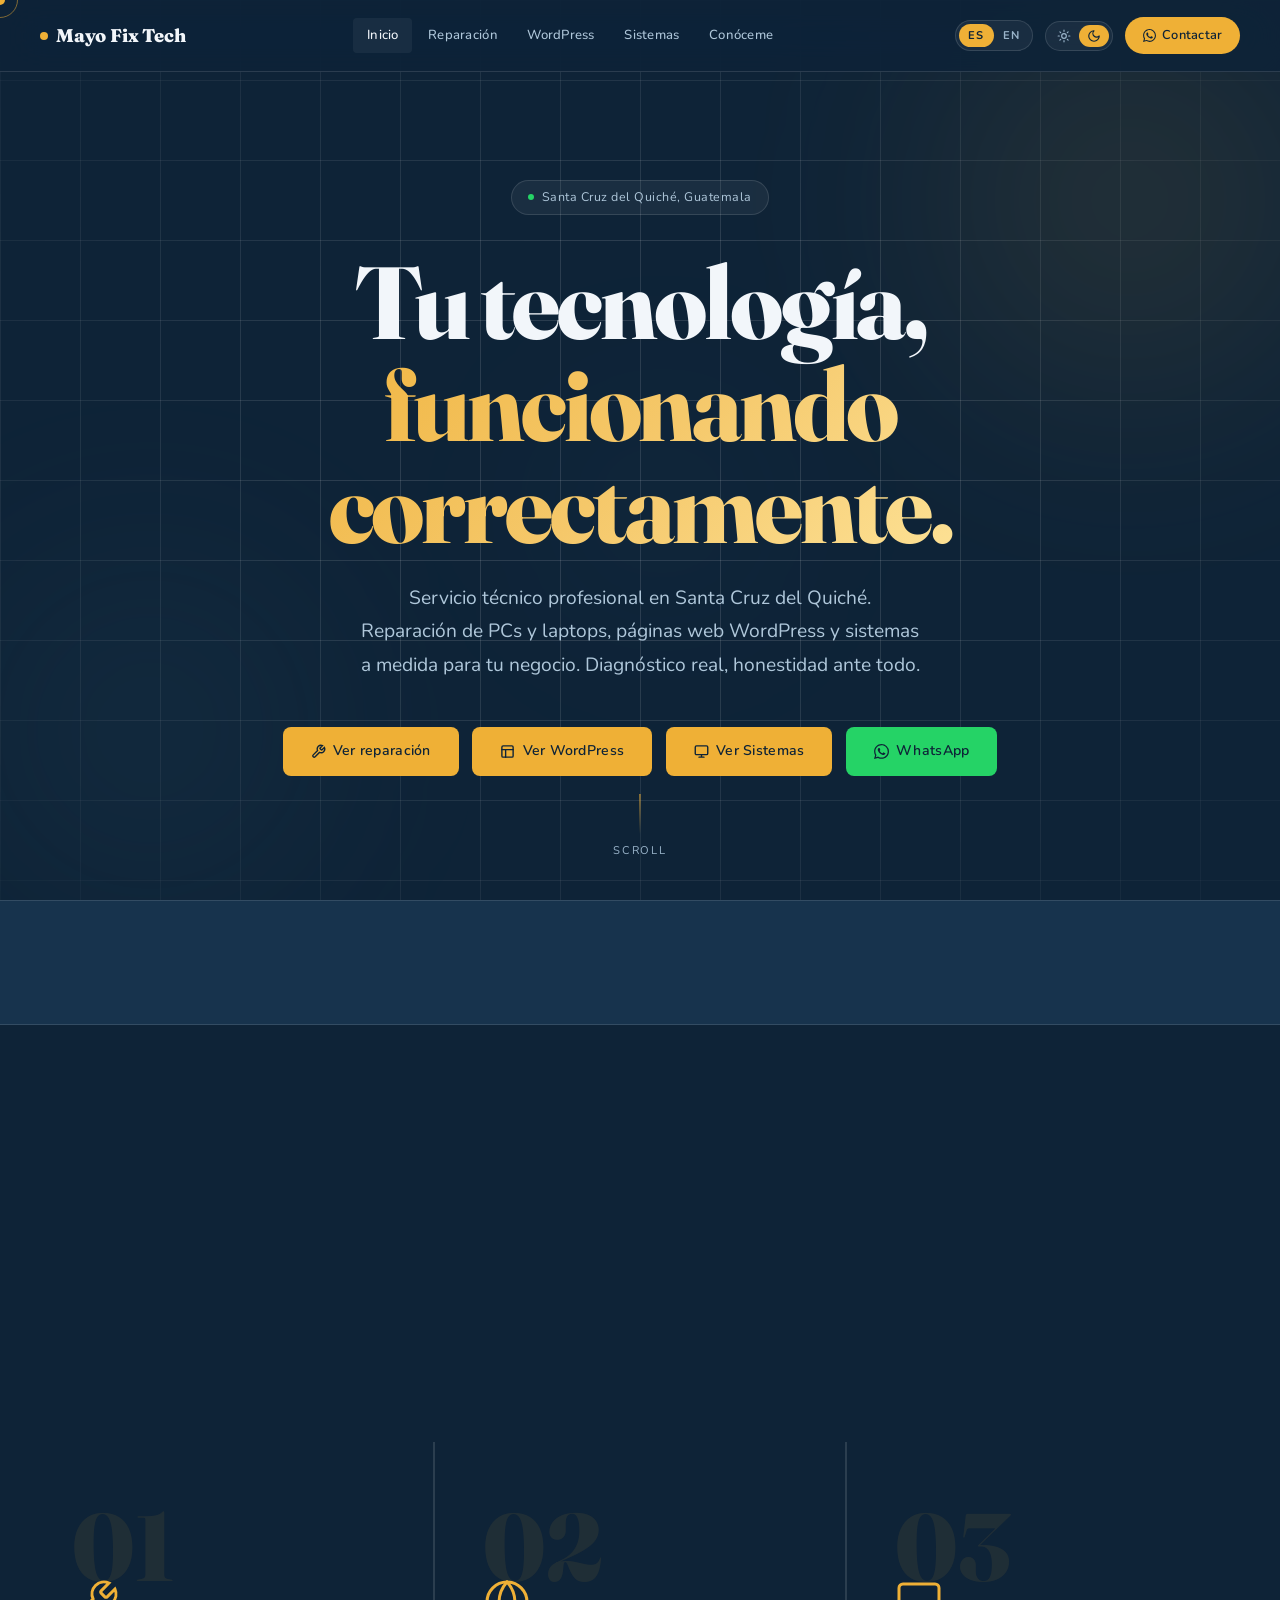
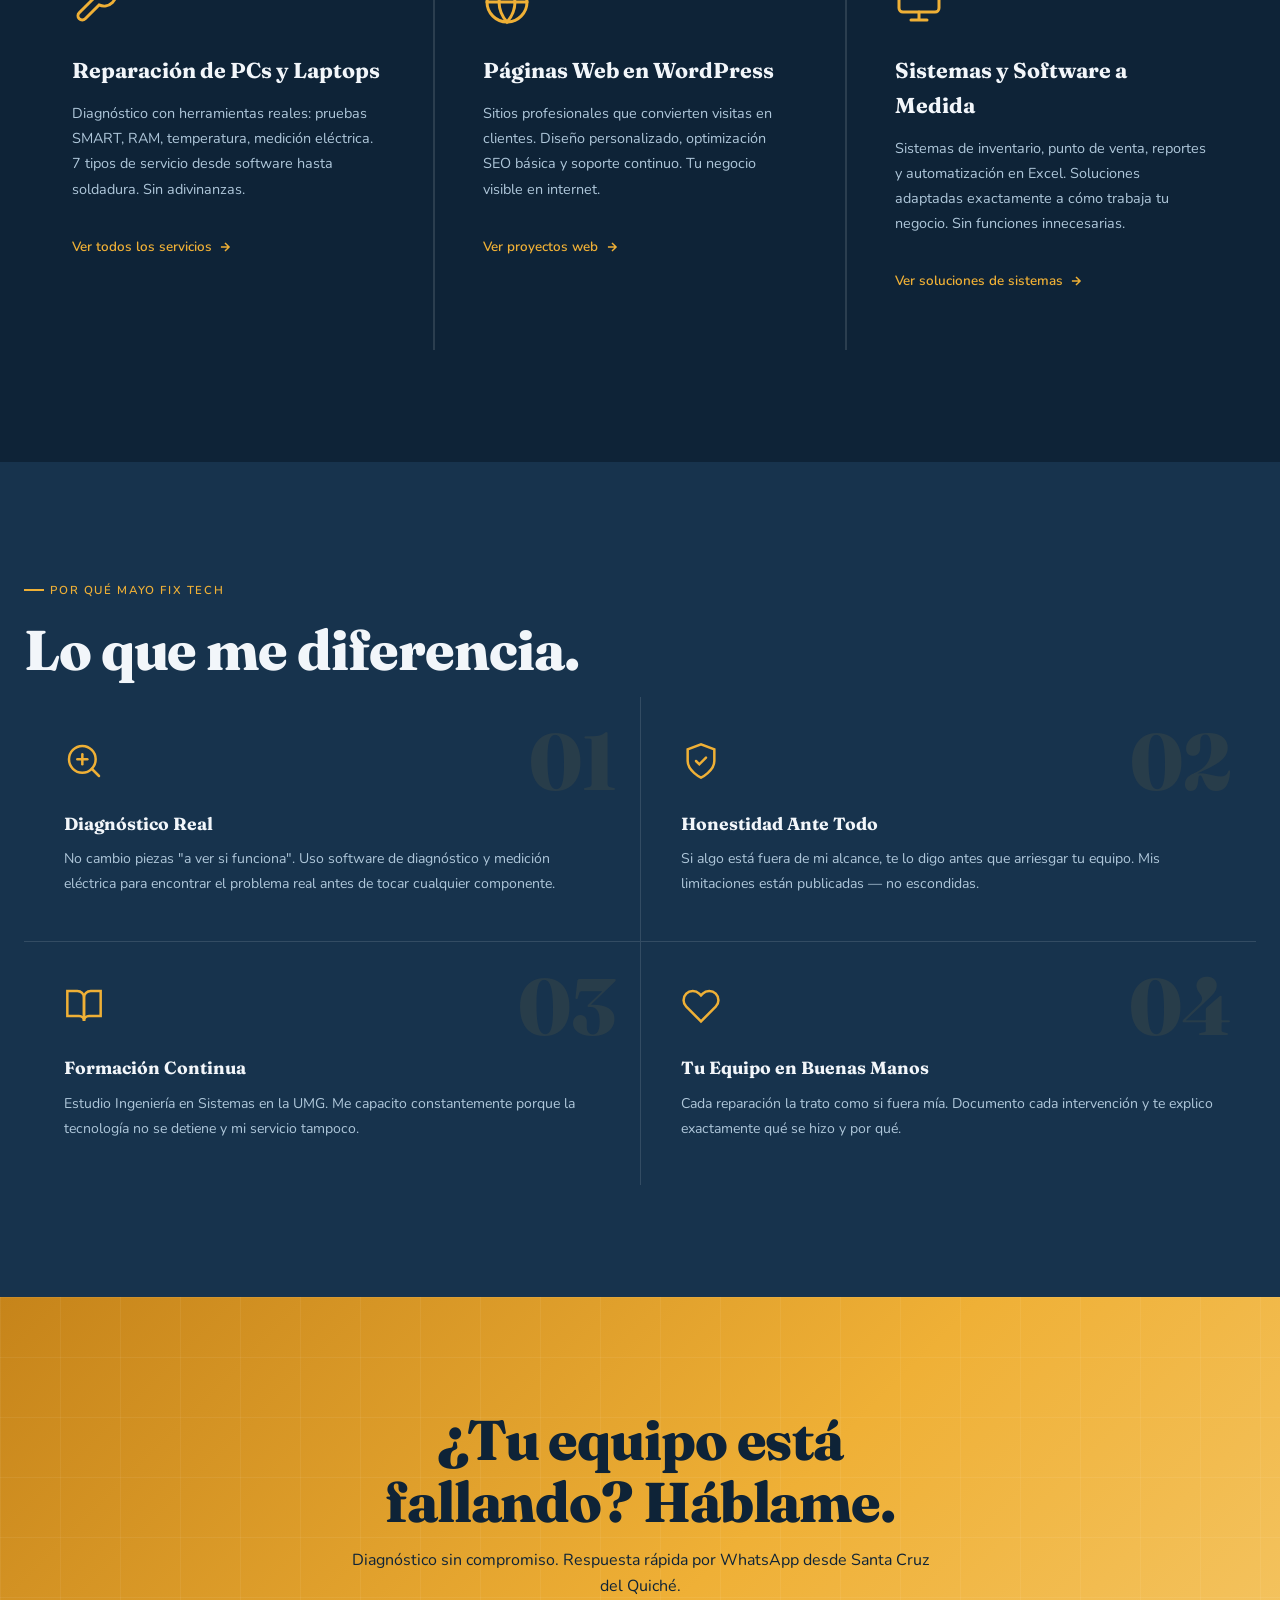
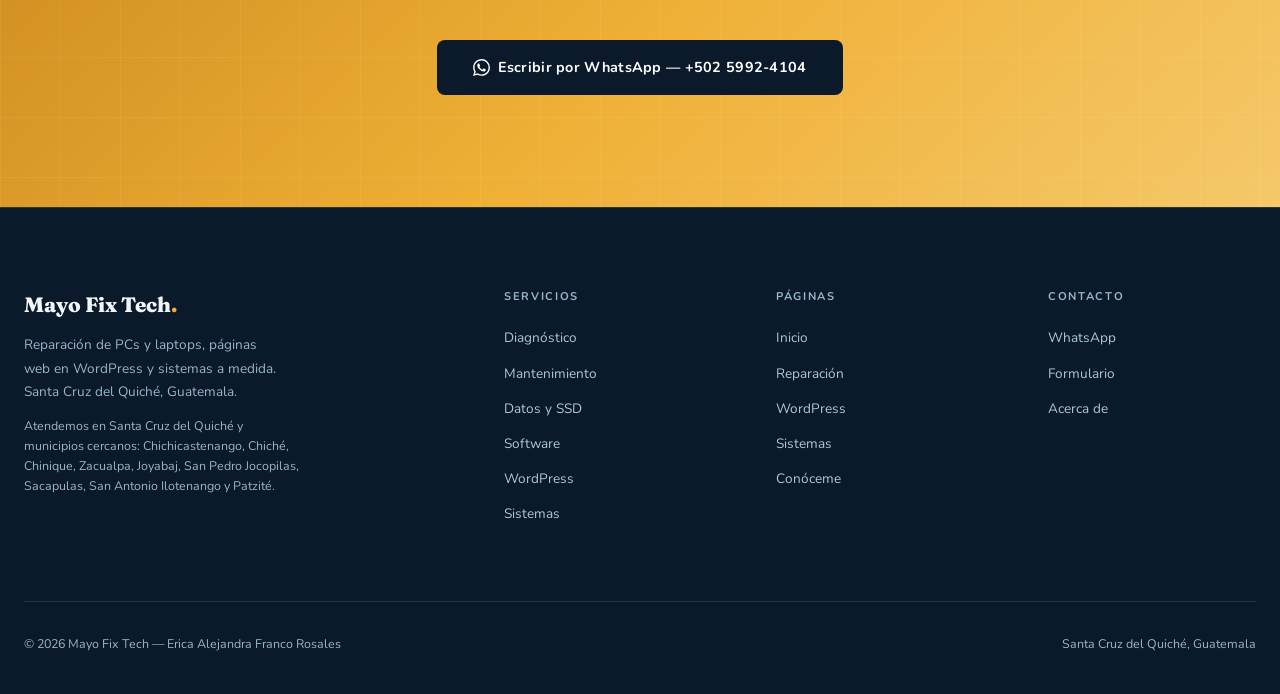
==== commit 6ad6fe9a: "Quita la fila de idioma del menú desplegable Con los dos selectores siempre visibles en la barra, la" ====
--- a/index.html
+++ b/index.html
@@ -9,7 +9,7 @@
   <meta name="viewport" content="width=device-width, initial-scale=1.0">
 
   <!-- Título optimizado SEO: servicio + ubicación (máx. 60 caracteres) -->
-  <title>Técnico de Computadoras en Quiché | Mayo Fix Tech</title>
+  <title>Técnica de Computadoras en Quiché | Mayo Fix Tech</title>
   <!-- Canonical: URL canónica para evitar contenido duplicado (actualizar si el dominio cambia) -->
   <link rel="canonical" href="https://mayofixtech.com/">
 
@@ -24,7 +24,7 @@
   <meta property="og:type" content="website">
   <meta property="og:locale" content="es_GT">
   <meta property="og:site_name" content="Mayo Fix Tech">
-  <meta property="og:title" content="Técnico de Computadoras en Quiché | Mayo Fix Tech">
+  <meta property="og:title" content="Técnica de Computadoras en Quiché | Mayo Fix Tech">
   <meta property="og:description" content="Reparación de computadoras, páginas WordPress y sistemas a medida en Santa Cruz del Quiché. Cobertura en Chichicastenango y municipios de Quiché.">
   <meta property="og:url" content="https://mayofixtech.com/">
 
@@ -38,7 +38,7 @@
 
   <!-- Mismo dato para X/Twitter y para los clientes que leen estas etiquetas -->
   <meta name="twitter:card" content="summary_large_image">
-  <meta name="twitter:title" content="Técnico de Computadoras en Quiché | Mayo Fix Tech">
+  <meta name="twitter:title" content="Técnica de Computadoras en Quiché | Mayo Fix Tech">
   <meta name="twitter:description" content="Reparación de computadoras, páginas WordPress y sistemas a medida en Santa Cruz del Quiché. Cobertura en Chichicastenango y municipios de Quiché.">
   <meta name="twitter:image" content="https://mayofixtech.com/og-image.jpg">
 
@@ -68,9 +68,19 @@
       document.documentElement.setAttribute('data-theme', t);
       if (t === 'light') {
         var m = document.querySelector('meta[name="theme-color"]');
-        if (m) m.setAttribute('content', '#F3F8FC');
+        if (m) m.setAttribute('content', '#F5F8FC');
       }
     }());
+  </script>
+
+  <!-- Google Analytics 4. Va con async para no retrasar la carga de la página.
+       El evento contacto_whatsapp se envía desde js/main.js. -->
+  <script async src="https://www.googletagmanager.com/gtag/js?id=G-TFHFFPBXV7"></script>
+  <script>
+    window.dataLayer = window.dataLayer || [];
+    function gtag(){dataLayer.push(arguments);}
+    gtag('js', new Date());
+    gtag('config', 'G-TFHFFPBXV7');
   </script>
 
   <link rel="stylesheet" href="css/styles.css">
@@ -167,25 +177,7 @@
     <a href="wordpress.html">WordPress</a>
     <a href="sistemas.html" data-i18n="nav_sistemas">Sistemas</a>
     <a href="nosotros.html" data-i18n="nav_about">Conóceme</a>
-    <!-- Fila del selector de idioma en el menú móvil:
-         etiqueta "Idioma / Language" a la izquierda + switch a la derecha -->
-    <div class="mobile-lang">
-      <span>Idioma / Language</span>
-      <div class="lang-switch is-es" onclick="toggleLang()" role="switch" tabindex="0" aria-checked="false" aria-label="Cambiar idioma">
-        <div class="lang-switch-pill"></div>
-        <span class="lang-switch-opt">ES</span>
-        <span class="lang-switch-opt">EN</span>
-      </div>
-    </div>
-
-    <div class="mobile-theme">
-      <span>Tema / Theme</span>
-      <button class="theme-switch is-dark" type="button" onclick="toggleTheme()" role="switch" aria-checked="true" aria-label="Cambiar tema">
-        <span class="theme-switch-pill"></span>
-        <span class="theme-switch-opt"><svg aria-hidden="true" focusable="false"><use href="#ico-sun"/></svg></span>
-        <span class="theme-switch-opt"><svg aria-hidden="true" focusable="false"><use href="#ico-moon"/></svg></span>
-      </button>
-    </div>
+
   </div>
 
   <!-- SECCIÓN HERO Primera pantalla que ve el usuario. Contiene: - Fondo con cuadrícula sutil - 3 orbs (círculos de luz difusa animados) - Contenido principal: badge, título, subtítulo y botones - Indicador "scroll" animado en la parte inferior -->
@@ -447,7 +439,7 @@
   <script>
     const translations = {
       es: {
-        page_title:        'Técnico de Computadoras en Quiché | Mayo Fix Tech',
+        page_title:        'Técnica de Computadoras en Quiché | Mayo Fix Tech',
         hero_badge:        'Santa Cruz del Quiché, Guatemala',
         hero_h1_1:         'Tu tecnología,',
         hero_h1_2:         'funcionando correctamente.',
--- a/css/styles.css
+++ b/css/styles.css
@@ -97,46 +97,50 @@
   --tint-line: rgba(239, 176, 54, 0.30);
 }
 
-/* TEMA CLARO No es el oscuro invertido: el fondo es un azul muy pálido (no blanco puro) para que el papel siga sintiéndose de la marca, y las tarjetas suben a blanco para crear la jerarquía. */
+/* Tema claro con la paleta de ikasoft: neutros fríos, azul eléctrico y cian.
+   El cian no se lee como texto sobre fondo claro (1.77:1), así que solo va en
+   botones, pastillas y superficies, con texto casi negro encima (11:1). El
+   acento de texto es su azul, oscurecido un punto para aguantar sobre --bg3.
+   El tema oscuro no usa nada de este bloque. */
 :root[data-theme="light"] {
   color-scheme: light;
 
-  --bg:  var(--blue-25);   /* papel azulado         */
-  --bg2: #FFFFFF;          /* tarjeta elevada       */
-  --bg3: var(--blue-50);   /* superficie hover      */
-  --bg-nav:    rgba(243, 248, 252, 0.88);
-  --bg-nav-solid: rgba(243, 248, 252, 0.98);
-  --bg-footer: var(--blue-50);
-
-  --text:  var(--blue-900);      /* 14.95:1 sobre --bg  */
-  --text2: #3C5B77;              /*  7.11:1 sobre --bg2 */
-  --text3: #4B6982;              /*  5.00:1 sobre --bg3 */
-  /* En tema claro el dorado NO se usa como texto: ni oscurecido llega a
-     leerse bien y vira a mostaza. El acento textual es el azul de marca
-     (13:1) y el dorado se reserva para fondos, rayitas, botones y la
-     banda CTA, donde sí rinde. */
-  --accent-ink: var(--blue-800);  /* 12.99:1 sobre --bg2 */
+  --bg:  #F5F8FC;
+  --bg2: #FFFFFF;
+  --bg3: #EAF1FB;
+  --bg-nav:       rgba(245, 248, 252, 0.88);
+  --bg-nav-solid: rgba(245, 248, 252, 0.98);
+  --bg-footer: #EAF1FB;
+
+  --text:  #090C10;              /* 18.40:1 sobre --bg  */
+  --text2: #2E3A4B;              /* 11.52:1 sobre --bg2 */
+  --text3: #4F5E73;              /*  5.81:1 sobre --bg3 */
+  --accent-ink: #0057D9;         /*  5.49:1 sobre --bg3 */
   --wa-ink: #0F7A6C;             /*  5.22:1 sobre --bg2 */
 
-  --glass:        rgba(14, 35, 55, 0.04);
-  --glass-strong: rgba(14, 35, 55, 0.07);
-  --border:       rgba(14, 35, 55, 0.13);
-  --border-hover: rgba(14, 35, 55, 0.26);
-  --border-input: var(--blue-400);  /* 3.83:1 sobre blanco */
-
-  --shadow-sm: 0 2px 8px   rgba(23, 51, 77, 0.07);
-  --shadow-md: 0 8px 24px  rgba(23, 51, 77, 0.10);
-  --shadow-lg: 0 18px 48px rgba(23, 51, 77, 0.14);
-  --shadow-accent: 0 12px 32px rgba(198, 132, 26, 0.28);
-
-  --orb-gold:  rgba(239, 176, 54, 0.30);
-  --orb-blue:  rgba(60, 107, 148, 0.18);
-  --orb-blue2: rgba(90, 134, 172, 0.20);
+  --accent:    #00D4FF;          /* fondos de botón, pastillas, rayitas */
+  --accent2:   #5CE1FF;
+  --on-accent: #090C10;          /* 11.07:1 sobre --accent */
+
+  --glass:        rgba(9, 12, 16, 0.04);
+  --glass-strong: rgba(9, 12, 16, 0.07);
+  --border:       rgba(9, 12, 16, 0.12);
+  --border-hover: rgba(9, 12, 16, 0.24);
+  --border-input: #768599;       /* 3.76:1 sobre blanco */
+
+  --shadow-sm: 0 2px 8px   rgba(9, 12, 16, 0.06);
+  --shadow-md: 0 8px 24px  rgba(9, 12, 16, 0.09);
+  --shadow-lg: 0 18px 48px rgba(9, 12, 16, 0.13);
+  --shadow-accent: 0 12px 32px rgba(0, 150, 220, 0.30);
+
+  --orb-gold:  rgba(0, 212, 255, 0.22);
+  --orb-blue:  rgba(0, 102, 255, 0.12);
+  --orb-blue2: rgba(0, 102, 255, 0.10);
   --orb-opacity: 0.75;
-  --grid-line: rgba(14, 35, 55, 0.09);
-  --num-ghost: rgba(198, 132, 26, 0.13);
-  --tint-soft: rgba(239, 176, 54, 0.18);
-  --tint-line: rgba(198, 132, 26, 0.38);
+  --grid-line: rgba(9, 12, 16, 0.07);
+  --num-ghost: rgba(0, 102, 255, 0.08);
+  --tint-soft: rgba(0, 212, 255, 0.16);
+  --tint-line: rgba(0, 102, 255, 0.30);
 }
 
 /* El cambio de tema se anima, salvo si se pidió menos movimiento. */
@@ -272,12 +276,6 @@
 }
 .lang-switch.is-es .lang-switch-opt:first-of-type,
 .lang-switch.is-en .lang-switch-opt:last-of-type { color: var(--on-accent); }
-
-.mobile-lang {
-  display: flex; align-items: center; justify-content: space-between;
-  padding: 0.9rem 0; border-bottom: 1px solid var(--border);
-}
-.mobile-lang > span { font-size: 0.85rem; color: var(--text3); }
 
 /* Botones reutilizables */
 .btn {
@@ -1202,18 +1200,17 @@
 
 /* AJUSTES POR TEMA Lo que no se resuelve cambiando una variable: degradados, brillos y elementos que se apoyaban en que el fondo siempre fuera oscuro. */
 
-/* Degradado del titular. En claro pasa a la escala azul: el dorado de
-   marca sobre papel claro da 1.92:1 y, oscurecido hasta ser legible,
-   vira a mostaza. */
+/* Degradado del titular en claro: el cian no alcanza contraste como texto,
+   así que va en la gama de su azul (de 5.49:1 a 3.94:1, texto grande). */
 :root[data-theme="light"] .grad {
-  background: linear-gradient(135deg, var(--blue-600) 0%, var(--blue-700) 45%, var(--blue-900) 100%);
+  background: linear-gradient(135deg, #0057D9 0%, #0066FF 50%, #0080D0 100%);
   -webkit-background-clip: text; background-clip: text;
 }
 
 /* Cursor personalizado: el dorado puro se pierde sobre papel claro. */
 :root[data-theme="light"] .cursor { background: var(--accent-ink); }
-:root[data-theme="light"] .cursor-ring { border-color: rgba(138, 90, 12, 0.45); }
-:root[data-theme="light"] body:has(a:hover) .cursor { background: var(--gold-600); }
+:root[data-theme="light"] .cursor-ring { border-color: rgba(0, 87, 217, 0.45); }
+:root[data-theme="light"] body:has(a:hover) .cursor { background: #0066FF; }
 
 /* Bloque de WhatsApp y distintivos verdes. */
 :root[data-theme="light"] .wa-block {
@@ -1226,13 +1223,33 @@
 }
 :root[data-theme="light"] .ni-item { border-color: rgba(185, 28, 28, 0.22); }
 
-/* El brillo del avatar se atenúa sobre fondo claro. */
 :root[data-theme="light"] .about-avatar:hover {
-  box-shadow: 0 0 28px rgba(198, 132, 26, 0.45), 0 0 64px rgba(198, 132, 26, 0.18);
+  animation: none;
+  box-shadow: 0 0 28px rgba(0, 150, 220, 0.40), 0 0 64px rgba(0, 102, 255, 0.16);
 }
 
 /* Footer: en claro es una banda de papel, no un bloque casi negro. */
 :root[data-theme="light"] footer { border-top: 1px solid var(--border); }
+
+/* Estas reglas tienen el dorado escrito a mano en su versión base, que es la
+   que usa el tema oscuro. En claro se sobrescriben con la paleta nueva. */
+:root[data-theme="light"] .cta-band {
+  background: linear-gradient(135deg, #00B8E6 0%, #00D4FF 55%, #5CE1FF 100%);
+}
+:root[data-theme="light"] .about-avatar {
+  background: linear-gradient(135deg, #00D4FF, #0066FF 55%, #00D4FF);
+}
+:root[data-theme="light"] .enterprise-visual::before {
+  background: linear-gradient(135deg, rgba(0, 212, 255, 0.08) 0%, transparent 60%);
+}
+:root[data-theme="light"] .process-timeline::before {
+  background: linear-gradient(to bottom, var(--accent-ink), rgba(0, 102, 255, 0.10));
+}
+/* El 404 gigante de la página de error: en claro, la misma gama del titular. */
+:root[data-theme="light"] .error-code {
+  background: linear-gradient(135deg, #0057D9 0%, #0080D0 100%);
+  -webkit-background-clip: text; background-clip: text;
+}
 
 /* SELECTOR DE TEMA (claro / oscuro) Hermano visual del selector de idioma: misma cápsula, misma pastilla dorada deslizante. Sol a la izquierda, luna a la derecha. */
 .theme-switch {
@@ -1263,13 +1280,6 @@
 .theme-switch.is-light .theme-switch-opt:first-of-type,
 .theme-switch.is-dark  .theme-switch-opt:last-of-type { color: var(--on-accent); }
 
-/* Fila del selector dentro del menú móvil (igual que .mobile-lang). */
-.mobile-theme {
-  display: flex; align-items: center; justify-content: space-between;
-  padding: 0.9rem 0; border-bottom: 1px solid var(--border);
-}
-.mobile-theme > span { font-size: 0.85rem; color: var(--text3); }
-
 @media (prefers-reduced-motion: reduce) {
   .theme-switch-pill, .lang-switch-pill { transition: none; }
 }
@@ -1303,10 +1313,22 @@
   html { scroll-behavior: auto; }
 }
 
-/* En pantallas estrechas los dos selectores más el logo no caben y el
-   nombre se parte en dos líneas. El de tema se repliega al menú
-   desplegable, que ya lo incluye; el de idioma se queda a la vista. */
+/* En pantallas estrechas el logo y los dos selectores compiten por el ancho.
+   En vez de replegar el de tema al menú, los dos se compactan para que
+   queden siempre a la vista, uno junto al otro. */
 @media (max-width: 600px) {
-  .nav-right > .theme-switch { display: none; }
-  .nav-logo { white-space: nowrap; }
-}
+  .nav-logo { white-space: nowrap; font-size: 1.05rem; }
+  .nav-right { gap: 0.5rem; }
+  .lang-switch-opt { min-width: 22px; padding: 0.18rem 0.42rem; font-size: 0.65rem; }
+  .theme-switch-opt { width: 26px; height: 20px; }
+  .theme-switch-opt svg { width: 13px; height: 13px; }
+}
+
+/* En los móviles más angostos se recorta un poco más. */
+@media (max-width: 380px) {
+  nav { padding: 0 1rem; }
+  .nav-logo { font-size: 0.98rem; gap: 0.35rem; }
+  .nav-right { gap: 0.4rem; }
+  .lang-switch-opt { min-width: 20px; padding: 0.15rem 0.35rem; }
+  .theme-switch-opt { width: 23px; height: 19px; }
+}
